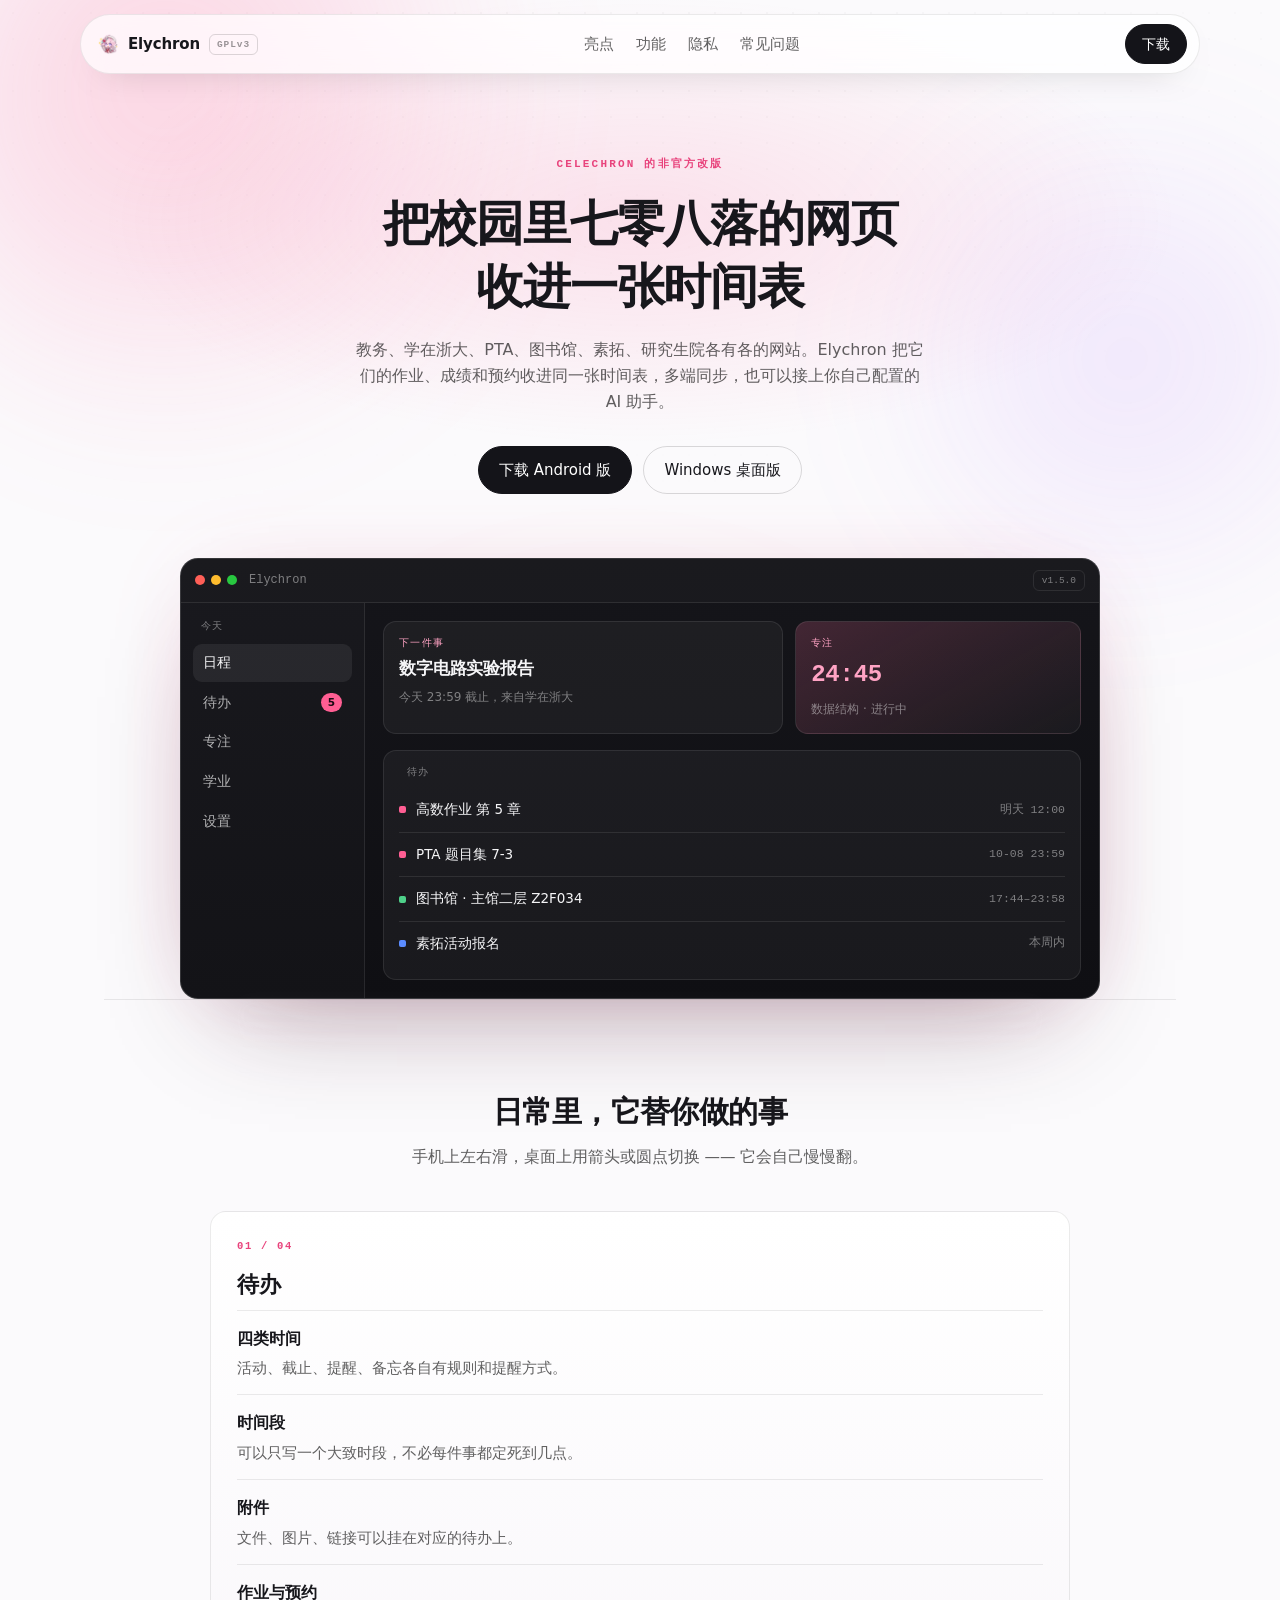
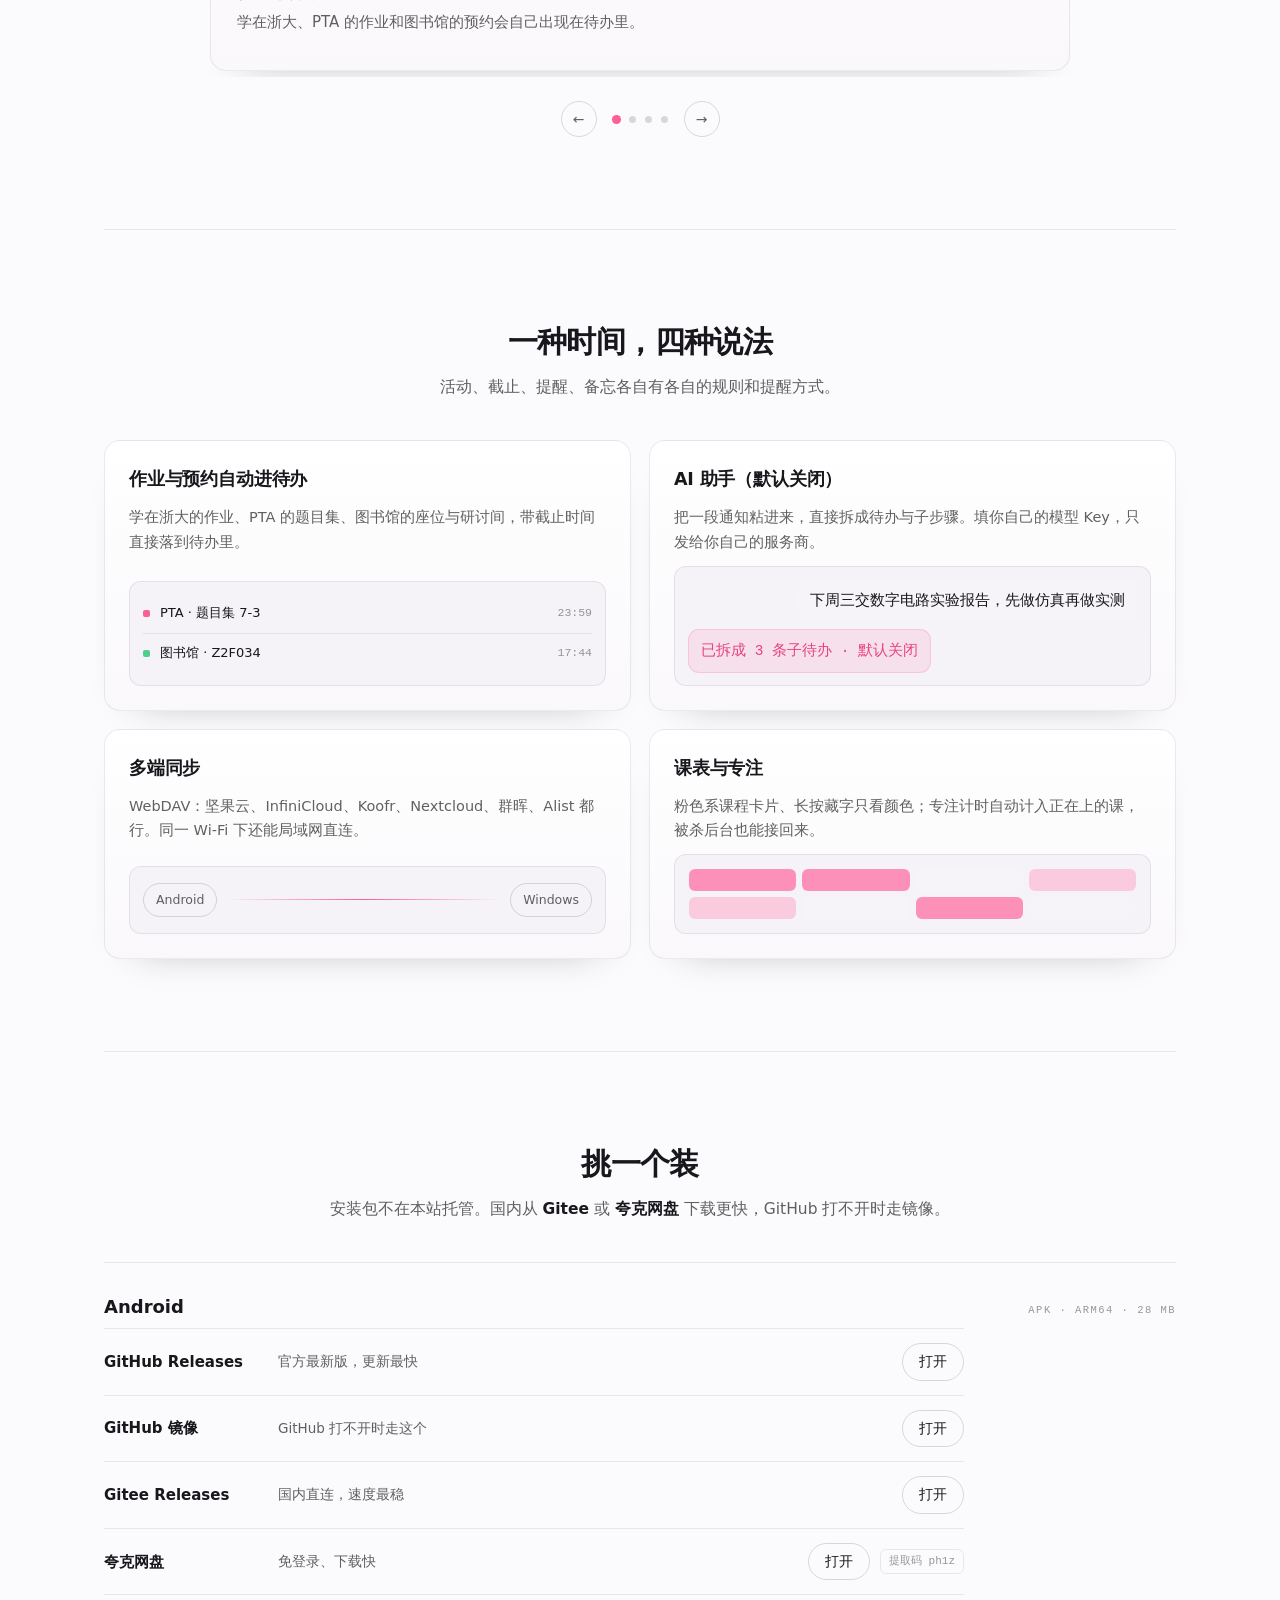
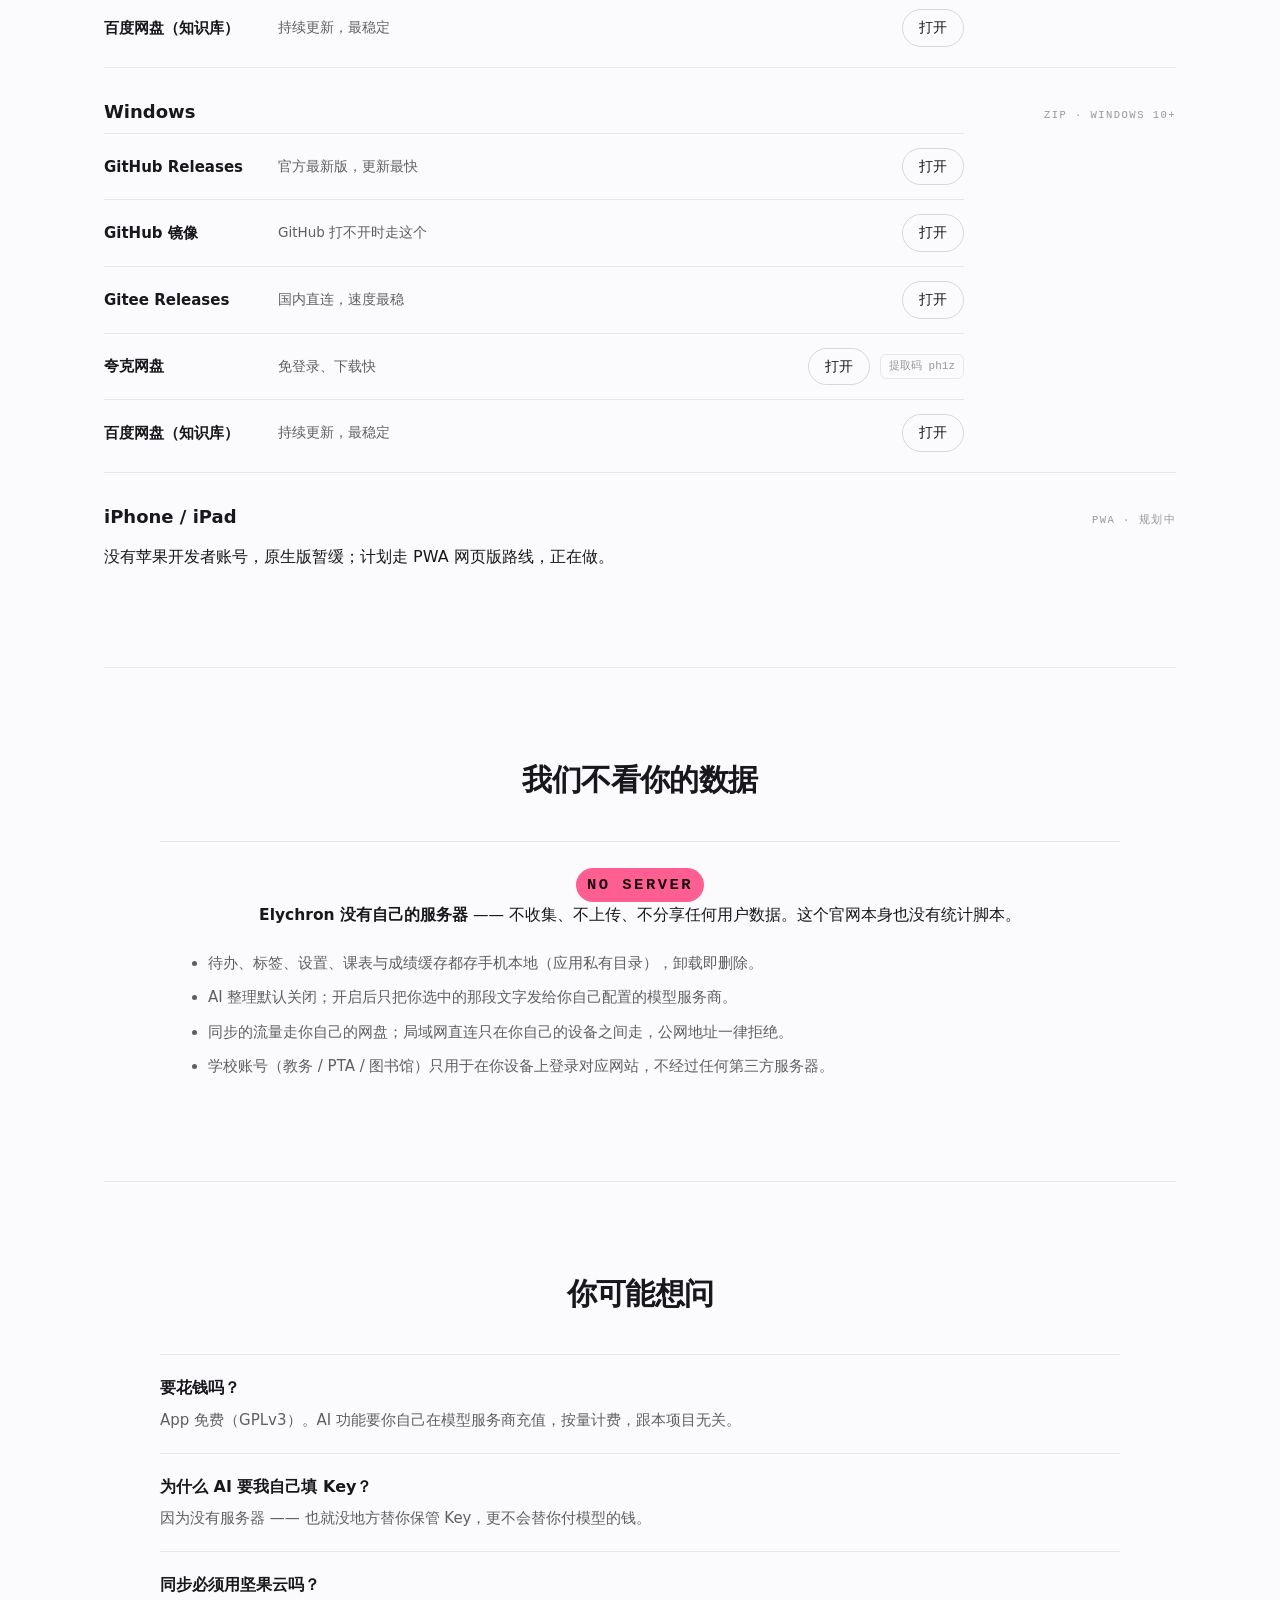
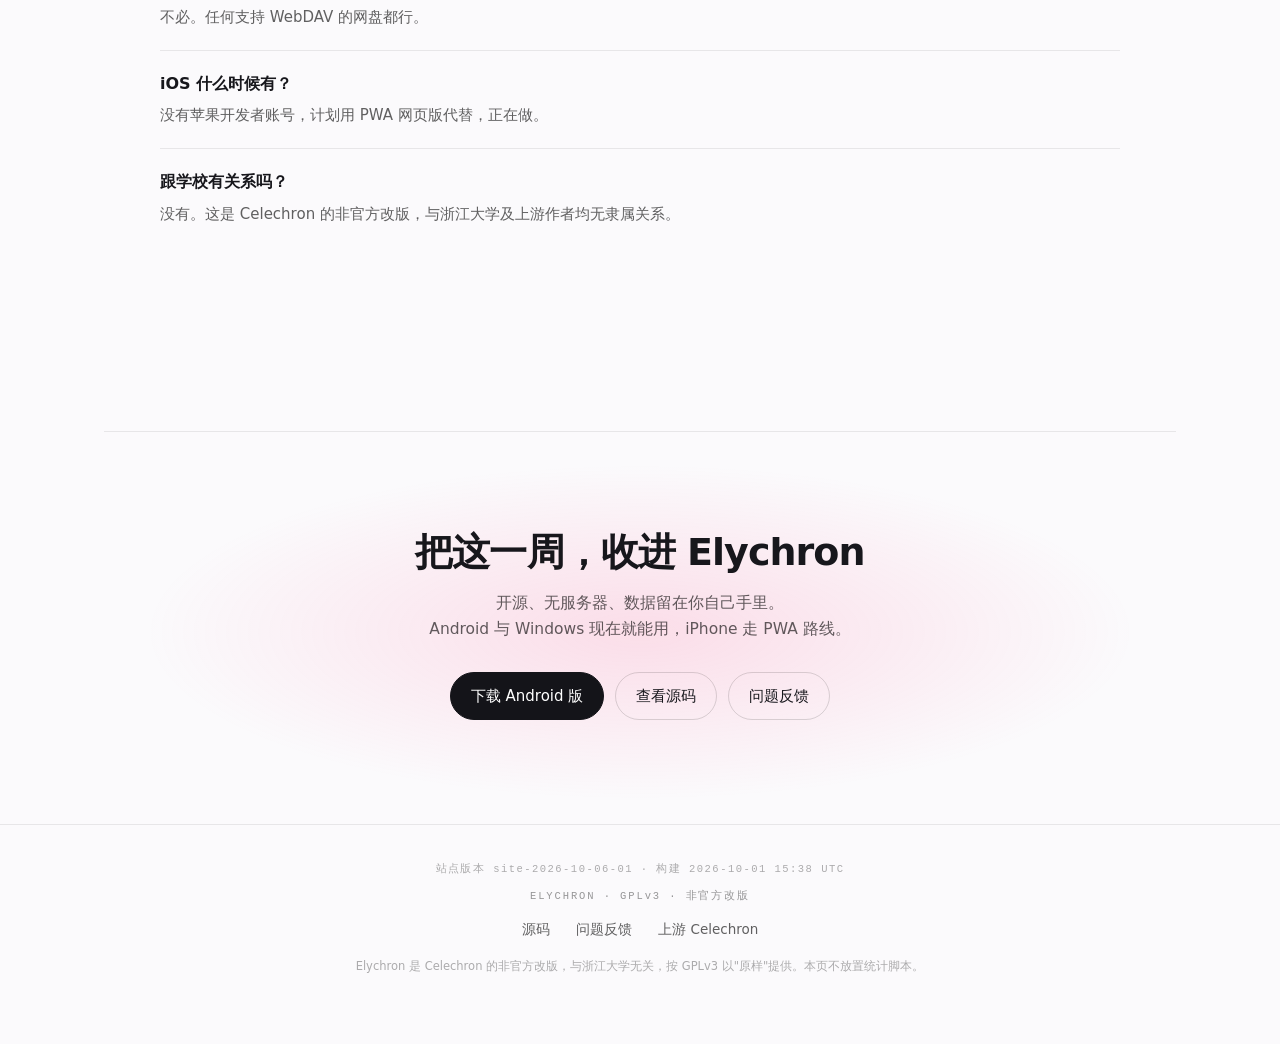
==== site/index.html @ 3c755965 "site: 按写作风格规范调整文案（去掉对比抬轿、口号式标签与重复免责）" ====
<!DOCTYPE html>
<html lang="zh-CN">
<head>
<meta charset="utf-8">
<meta name="viewport" content="width=device-width, initial-scale=1, viewport-fit=cover">
<title>Elychron —— 浙大人的时间管理 App</title>
<meta name="description" content="Elychron 是 Celechron 的非官方改版：课表、作业、专注、预约排在同一张时间表上。没有服务器，不收集数据。">
<meta name="theme-color" content="#0A0A0C">
<meta name="apple-mobile-web-app-capable" content="yes">
<meta name="mobile-web-app-capable" content="yes">
<meta name="apple-mobile-web-app-status-bar-style" content="black-translucent">
<meta name="apple-mobile-web-app-title" content="Elychron">
<link rel="manifest" href="manifest.webmanifest">
<link rel="apple-touch-icon" href="icon-180.png">
<link rel="icon" href="icon.png">
<link rel="stylesheet" href="style.css">
</head>
<body>

<div class="bgfield" aria-hidden="true"><i></i><i></i><i></i></div>

<header class="navwrap">
  <div class="nav">
    <a class="logo" href="#top"><img src="icon.png" alt="" width="22" height="22"><span>Elychron</span><span class="tagbadge mono">GPLv3</span></a>
    <nav class="navlinks">
      <a href="#highlights">亮点</a>
      <a href="#features">功能</a>
      <a href="#privacy">隐私</a>
      <a href="#faq">常见问题</a>
    </nav>
    <a class="btn small primary" href="#download">下载</a>
  </div>
</header>

<main id="top">

  <section class="hero">
    <div class="glow" aria-hidden="true"></div>
    <p class="eyebrow mono">Celechron 的非官方改版</p>
    <h1>把校园里七零八落的网页<br>收进一张时间表</h1>
    <p class="lede">教务、学在浙大、PTA、图书馆、素拓、研究生院各有各的网站。Elychron 把它们的作业、成绩和预约收进同一张时间表，多端同步，也可以接上你自己配置的 AI 助手。</p>
    <div class="cta">
      <a class="btn primary" href="#download">下载 Android 版</a>
      <a class="btn" href="#download">Windows 桌面版</a>
    </div>

    <!-- 产品预览：真的 App 界面（不是抽象卡片） -->
    <div class="preview">
      <div class="window">
        <div class="winbar">
          <span class="wdots" aria-hidden="true"><i></i><i></i><i></i></span>
          <span class="wintitle mono">Elychron</span>
          <span class="winpill mono">v1.5.0</span>
        </div>
        <div class="winbody">
          <aside class="winside">
            <p class="wgroup mono">今天</p>
            <span class="witem on">日程</span>
            <span class="witem">待办 <b class="wcount">5</b></span>
            <span class="witem">专注</span>
            <span class="witem">学业</span>
            <span class="witem">设置</span>
          </aside>
          <div class="winmain">
            <div class="wtiles">
              <div class="wtile">
                <p class="mono wtilelabel">下一件事</p>
                <b>数字电路实验报告</b>
                <span class="wsub">今天 23:59 截止，来自学在浙大</span>
              </div>
              <div class="wtile focus">
                <p class="mono wtilelabel">专注</p>
                <b class="num">24:45</b>
                <span class="wsub">数据结构 · 进行中</span>
              </div>
            </div>
            <div class="wlist">
              <p class="wgroup mono">待办</p>
              <div class="wrow"><i class="wdot p"></i><span>高数作业 第 5 章</span><em class="mono">明天 12:00</em></div>
              <div class="wrow"><i class="wdot p"></i><span>PTA 题目集 7-3</span><em class="mono">10-08 23:59</em></div>
              <div class="wrow"><i class="wdot g"></i><span>图书馆 · 主馆二层 Z2F034</span><em class="mono">17:44–23:58</em></div>
              <div class="wrow"><i class="wdot b"></i><span>素拓活动报名</span><em class="mono">本周内</em></div>
            </div>
          </div>
        </div>
      </div>
      <div class="winreflect" aria-hidden="true"></div>
    </div>
  </section>

  <section id="highlights" class="section">
    <div class="shead center">
      <h2>日常里，它替你做的事</h2>
      <p class="sub">手机上左右滑，桌面上用箭头或圆点切换 —— 它会自己慢慢翻。</p>
    </div>
    <div class="slides">
      <div class="strack" id="strack" tabindex="0" role="group" aria-roledescription="carousel" aria-label="Elychron 的四个卖点">
        <article class="sslide">
          <div class="spanel">
            <p class="snum mono">01 / 04</p>
            <h3>待办</h3>
            <ul class="slist">
              <li><b>四类时间</b>活动、截止、提醒、备忘各自有规则和提醒方式。</li>
              <li><b>时间段</b>可以只写一个大致时段，不必每件事都定死到几点。</li>
              <li><b>附件</b>文件、图片、链接可以挂在对应的待办上。</li>
              <li><b>作业与预约</b>学在浙大、PTA 的作业和图书馆的预约会自己出现在待办里。</li>
            </ul>
          </div>
        </article>
        <article class="sslide">
          <div class="spanel">
            <p class="snum mono">02 / 04</p>
            <h3>AI</h3>
            <ul class="slist">
              <li><b>从通知生成</b>把一段通知粘进来，能拆成几条待办。</li>
              <li><b>多种输入</b>文字、截图、图片都能读。</li>
              <li><b>拆解任务</b>大任务可以拆成几步小待办。</li>
              <li><b>默认关闭</b>开启后只把你选中的内容发给你自己配置的模型服务商。</li>
            </ul>
          </div>
        </article>
        <article class="sslide">
          <div class="spanel">
            <p class="snum mono">03 / 04</p>
            <h3>多端同步</h3>
            <ul class="slist">
              <li><b>跨平台</b>Android 与 Windows 共用一套数据。</li>
              <li><b>只走你的网盘</b>同步数据直接存在你自己的网盘里，没有中间服务器。</li>
              <li><b>不需要订阅</b>任何支持 WebDAV 的免费网盘都能用。</li>
              <li><b>局域网</b>同一 Wi-Fi 下的设备可以互相同步。</li>
            </ul>
          </div>
        </article>
        <article class="sslide">
          <div class="spanel">
            <p class="snum mono">04 / 04</p>
            <h3>稳定</h3>
            <ul class="slist">
              <li><b>课表离线可看</b>缓存过的课表，在教务打不开时照常显示。</li>
              <li><b>自动重试</b>一条路不通会换下一条继续试。</li>
              <li><b>后台中断可恢复</b>被杀后台也能接回来接着算。</li>
            </ul>
          </div>
        </article>
      </div>
      <div class="slidebar">
        <button type="button" class="sarrow" data-dir="-1" aria-label="上一个卖点">←</button>
        <div class="sdots">
          <button type="button" class="sdot" aria-label="待办" aria-current="true"></button>
          <button type="button" class="sdot" aria-label="AI" aria-current="false"></button>
          <button type="button" class="sdot" aria-label="多端同步" aria-current="false"></button>
          <button type="button" class="sdot" aria-label="稳定" aria-current="false"></button>
        </div>
        <button type="button" class="sarrow" data-dir="1" aria-label="下一个卖点">→</button>
      </div>
    </div>
  </section>

  <section id="features" class="section">
    <div class="shead center">
      <h2>一种时间，四种说法</h2>
      <p class="sub">活动、截止、提醒、备忘各自有各自的规则和提醒方式。</p>
    </div>
    <div class="fgrid">
      <article class="fpanel">
        <h3>作业与预约自动进待办</h3>
        <p>学在浙大的作业、PTA 的题目集、图书馆的座位与研讨间，带截止时间直接落到待办里。</p>
        <div class="mini">
          <div class="wrow"><i class="wdot p"></i><span>PTA · 题目集 7-3</span><em class="mono">23:59</em></div>
          <div class="wrow"><i class="wdot g"></i><span>图书馆 · Z2F034</span><em class="mono">17:44</em></div>
        </div>
      </article>
      <article class="fpanel">
        <h3>AI 助手（默认关闭）</h3>
        <p>把一段通知粘进来，直接拆成待办与子步骤。填你自己的模型 Key，只发给你自己的服务商。</p>
        <div class="mini chat">
          <p class="bub user">下周三交数字电路实验报告，先做仿真再做实测</p>
          <p class="bub ai mono">已拆成 3 条子待办 · 默认关闭</p>
        </div>
      </article>
      <article class="fpanel">
        <h3>多端同步</h3>
        <p>WebDAV：坚果云、InfiniCloud、Koofr、Nextcloud、群晖、Alist 都行。同一 Wi-Fi 下还能局域网直连。</p>
        <div class="mini sync">
          <span class="dev">Android</span><i class="wire" aria-hidden="true"></i><span class="dev">Windows</span>
        </div>
      </article>
      <article class="fpanel">
        <h3>课表与专注</h3>
        <p>粉色系课程卡片、长按藏字只看颜色；专注计时自动计入正在上的课，被杀后台也能接回来。</p>
        <div class="mini grid">
          <b class="slot a"></b><b class="slot a"></b><b class="slot"></b><b class="slot c"></b>
          <b class="slot c"></b><b class="slot"></b><b class="slot a"></b><b class="slot"></b>
        </div>
      </article>
    </div>
  </section>

  <section id="download" class="section">
    <div class="shead center">
      <h2>挑一个装</h2>
      <p class="sub">安装包不在本站托管。国内从 <b>Gitee</b> 或 <b>夸克网盘</b> 下载更快，GitHub 打不开时走镜像。</p>
    </div>
    <div class="platform">
      <div class="p-head"><h3>Android</h3><p class="meta-line mono">APK · arm64 · 28 MB</p></div>
      <ul class="mirrors">
        <li><span class="src">GitHub Releases</span><span class="why">官方最新版，更新最快</span><a class="link" href="https://github.com/Elyyyyyyyyxer/Elychron/releases" rel="noopener">打开</a></li>
        <li><span class="src">GitHub 镜像</span><span class="why">GitHub 打不开时走这个</span><a class="link" href="https://gh-proxy.com/https://github.com/Elyyyyyyyyxer/Elychron/releases" rel="noopener">打开</a></li>
        <li><span class="src">Gitee Releases</span><span class="why">国内直连，速度最稳</span><a class="link" href="https://gitee.com/P3RF3CT/elychron/releases" rel="noopener">打开</a></li>
        <li><span class="src">夸克网盘</span><span class="why">免登录、下载快</span><span class="tail"><a class="link" href="https://pan.quark.cn/s/725d6fece33c?pwd=ph1z" rel="noopener">打开</a><span class="code">提取码 ph1z</span></span></li>
        <li><span class="src">百度网盘（知识库）</span><span class="why">持续更新，最稳定</span><a class="link" href="https://pan.baidu.com/s/5JESajDQxoDwxLIq6WSsbZA" rel="noopener">打开</a></li>
      </ul>
    </div>
    <div class="platform">
      <div class="p-head"><h3>Windows</h3><p class="meta-line mono">ZIP · Windows 10+</p></div>
      <ul class="mirrors">
        <li><span class="src">GitHub Releases</span><span class="why">官方最新版，更新最快</span><a class="link" href="https://github.com/Elyyyyyyyyxer/Elychron/releases" rel="noopener">打开</a></li>
        <li><span class="src">GitHub 镜像</span><span class="why">GitHub 打不开时走这个</span><a class="link" href="https://gh-proxy.com/https://github.com/Elyyyyyyyyxer/Elychron/releases" rel="noopener">打开</a></li>
        <li><span class="src">Gitee Releases</span><span class="why">国内直连，速度最稳</span><a class="link" href="https://gitee.com/P3RF3CT/elychron/releases" rel="noopener">打开</a></li>
        <li><span class="src">夸克网盘</span><span class="why">免登录、下载快</span><span class="tail"><a class="link" href="https://pan.quark.cn/s/725d6fece33c?pwd=ph1z" rel="noopener">打开</a><span class="code">提取码 ph1z</span></span></li>
        <li><span class="src">百度网盘（知识库）</span><span class="why">持续更新，最稳定</span><a class="link" href="https://pan.baidu.com/s/5JESajDQxoDwxLIq6WSsbZA" rel="noopener">打开</a></li>
      </ul>
    </div>
    <div class="platform">
      <div class="p-head"><h3>iPhone / iPad</h3><p class="meta-line mono">PWA · 规划中</p></div>
      <p class="why" style="margin:12px 0 0">没有苹果开发者账号，原生版暂缓；计划走 PWA 网页版路线，正在做。</p>
    </div>
  </section>

  <section id="privacy" class="section">
    <div class="shead center">
      <h2>我们不看你的数据</h2>
    </div>
    <div class="seal">
      <p class="seal-tag mono">NO SERVER</p>
      <p><b>Elychron 没有自己的服务器</b> —— 不收集、不上传、不分享任何用户数据。这个官网本身也没有统计脚本。</p>
    </div>
    <ul class="bullets">
      <li>待办、标签、设置、课表与成绩缓存都存手机本地（应用私有目录），卸载即删除。</li>
      <li>AI 整理默认关闭；开启后只把你选中的那段文字发给你自己配置的模型服务商。</li>
      <li>同步的流量走你自己的网盘；局域网直连只在你自己的设备之间走，公网地址一律拒绝。</li>
      <li>学校账号（教务 / PTA / 图书馆）只用于在你设备上登录对应网站，不经过任何第三方服务器。</li>
    </ul>
  </section>

  <section id="faq" class="section">
    <div class="shead center"><h2>你可能想问</h2></div>
    <dl class="faq">
      <div><dt>要花钱吗？</dt><dd>App 免费（GPLv3）。AI 功能要你自己在模型服务商充值，按量计费，跟本项目无关。</dd></div>
      <div><dt>为什么 AI 要我自己填 Key？</dt><dd>因为没有服务器 —— 也就没地方替你保管 Key，更不会替你付模型的钱。</dd></div>
      <div><dt>同步必须用坚果云吗？</dt><dd>不必。任何支持 WebDAV 的网盘都行。</dd></div>
      <div><dt>iOS 什么时候有？</dt><dd>没有苹果开发者账号，计划用 PWA 网页版代替，正在做。</dd></div>
      <div><dt>跟学校有关系吗？</dt><dd>没有。这是 Celechron 的非官方改版，与浙江大学及上游作者均无隶属关系。</dd></div>
    </dl>
  </section>

  <section class="endcta">
    <div class="glow" aria-hidden="true"></div>
    <h2>把这一周，收进 Elychron</h2>
    <p class="sub">开源、无服务器、数据留在你自己手里。<br>Android 与 Windows 现在就能用，iPhone 走 PWA 路线。</p>
    <div class="cta">
      <a class="btn primary" href="#download">下载 Android 版</a>
      <a class="btn" href="https://github.com/Elyyyyyyyyxer/Elychron" rel="noopener">查看源码</a>
      <a class="btn" href="https://github.com/Elyyyyyyyyxer/Elychron/issues" rel="noopener">问题反馈</a>
    </div>
  </section>

</main>

<footer class="footer">
  <p class="sitever mono">站点版本 site-2026-10-06-01 · 构建 2026-10-01 15:38 UTC</p>
  <p class="brandline mono">ELYCHRON · GPLv3 · 非官方改版</p>
  <p class="links">
    <a href="https://github.com/Elyyyyyyyyxer/Elychron" rel="noopener">源码</a>
    <a href="https://github.com/Elyyyyyyyyxer/Elychron/issues" rel="noopener">问题反馈</a>
    <a href="https://github.com/Celechron/Celechron" rel="noopener">上游 Celechron</a>
  </p>
  <p class="fine">Elychron 是 Celechron 的非官方改版，与浙江大学无关，按 GPLv3 以"原样"提供。本页不放置统计脚本。</p>
</footer>

<div class="ios-hint" id="iosHint" hidden>
  <span>在 iPhone 上装成 App：点底部<b>分享</b> → <b>添加到主屏幕</b></span>
  <button type="button" id="iosHintOk">知道了</button>
</div>

<script>
(function(){
  /* ===== 卖点分页：scroll-snap + 圆点 / 箭头同步 ===== */
  var track = document.getElementById('strack');
  if (track){
    var slides = Array.prototype.slice.call(track.querySelectorAll('.sslide'));
    var dots = Array.prototype.slice.call(document.querySelectorAll('.sdot'));
    var arrows = Array.prototype.slice.call(document.querySelectorAll('.sarrow'));
    var reduce = !!(window.matchMedia && window.matchMedia('(prefers-reduced-motion: reduce)').matches);
    function stepSize(){
      if (slides.length < 2) return slides.length ? slides[0].offsetWidth : 1;
      return slides[1].offsetLeft - slides[0].offsetLeft;
    }
    function current(){
      var st = stepSize() || 1;
      var i = Math.round(track.scrollLeft / st);
      return Math.max(0, Math.min(slides.length - 1, i));
    }
    function sync(){
      var i = current();
      for (var d=0; d<dots.length; d++) dots[d].setAttribute('aria-current', d===i ? 'true' : 'false');
    }
    function go(i){
      i = Math.max(0, Math.min(slides.length - 1, i));
      var st = stepSize();
      if (track.scrollTo) track.scrollTo({ left: i*st, behavior: reduce ? 'auto' : 'smooth' });
      else track.scrollLeft = i*st;
    }
    var ticking = false;
    track.addEventListener('scroll', function(){
      if (ticking) return; ticking = true;
      requestAnimationFrame(function(){ sync(); ticking = false; });
    }, { passive: true });
    dots.forEach(function(dot, i){ dot.addEventListener('click', function(){ go(i); }); });
    arrows.forEach(function(a){
      a.addEventListener('click', function(){ go(current() + (parseInt(a.getAttribute('data-dir'), 10) || 0)); });
    });
    track.addEventListener('keydown', function(e){
      if (e.key === 'ArrowRight'){ go(current() + 1); e.preventDefault(); }
      else if (e.key === 'ArrowLeft'){ go(current() - 1); e.preventDefault(); }
    });
    window.addEventListener('resize', sync);
    sync();

    // ===== 自动轮播 =====
    var AUTO_MS = 6000, holdUntil = 0, timer = 0;
    function hold(ms){ holdUntil = Date.now() + ms; }
    function tick(){
      if (Date.now() < holdUntil || document.hidden) return;
      go((current() + 1) % slides.length);
    }
    if (!reduce && slides.length > 1){
      timer = setInterval(tick, AUTO_MS);
      // 用户一旦手动操作，暂停一会儿再继续
      track.addEventListener('pointerdown', function(){ hold(12000); }, { passive: true });
      track.addEventListener('wheel', function(){ hold(12000); }, { passive: true });
      track.addEventListener('keydown', function(){ hold(12000); });
      dots.forEach(function(d){ d.addEventListener('click', function(){ hold(12000); }); });
      arrows.forEach(function(a){ a.addEventListener('click', function(){ hold(12000); }); });
      document.addEventListener('visibilitychange', function(){ if (!document.hidden) hold(1500); });
    }
  }
})();
</script>

<script>
  if ('serviceWorker' in navigator) {
    window.addEventListener('load', function () { navigator.serviceWorker.register('sw.js').catch(function () {}); });
  }
  (function () {
    var hint = document.getElementById('iosHint');
    if (!hint) return;
    var standalone = (window.navigator.standalone === true) ||
      (window.matchMedia && window.matchMedia('(display-mode: standalone)').matches);
    var ua = navigator.userAgent;
    var isIOS = /iPhone|iPad|iPod/.test(ua) || (/Macintosh/.test(ua) && 'ontouchend' in document);
    var isSafari = /Safari/.test(ua) && !/CriOS|FxiOS|EdgiOS|Instagram|MicroMessenger/.test(ua);
    var seen = false;
    try { seen = localStorage.getItem('ely_ios_hint') === '1'; } catch (e) {}
    if (isIOS && isSafari && !standalone && !seen) hint.hidden = false;
    document.getElementById('iosHintOk').addEventListener('click', function () {
      hint.hidden = true;
      try { localStorage.setItem('ely_ios_hint', '1'); } catch (e) {}
    });
  })();
</script>
</body>
</html>
---- site/style.css ----
/* ============================================================
   Elychron 官网 —— 深色氛围 + 粉色点缀
   参考 deepseek.com/harness 的表达方式（不是只抄令牌）：
   深色渐变底 + 光晕、真实产品窗口悬浮、分区是带内容的面板、
   收尾有强光晕的 CTA、导航是浮起的胶囊。
   ============================================================ */
:root{
  --bg:#FBFAFC; --bg-2:#F4F1F5; --surface:#FFFFFF; --surface-2:#F7F5F8;
  --ink:#17171C; --ink-2:rgba(0,0,0,.62); --ink-3:rgba(0,0,0,.40);
  --line:rgba(0,0,0,.08); --line-2:rgba(0,0,0,.14);
  --btn:#141419; --btn-text:#fff;
  --pink:#FF5E93; --pink-2:#E8437C; --pink-glow:rgba(255,94,147,.22);
  --pill:100px; --r:16px; --maxw:1120px;
  --font:-apple-system,BlinkMacSystemFont,"PingFang SC","HarmonyOS Sans SC","Microsoft YaHei",system-ui,sans-serif;
  --mono:ui-monospace,SFMono-Regular,Menlo,Consolas,monospace;
}
*{box-sizing:border-box}
html{scroll-behavior:smooth}
body{
  margin:0; background:var(--bg); color:var(--ink); font:16px/1.6 var(--font);
  -webkit-font-smoothing:antialiased; overflow-x:hidden;
}
body::before, body::after{display:none}
  content:""; position:fixed; inset:0; z-index:0; pointer-events:none; opacity:.5;
  background-image:radial-gradient(rgba(255,255,255,.055) 1px, transparent 1px);
  background-size:26px 26px;
  -webkit-mask-image:radial-gradient(120% 80% at 50% 0%, #000 20%, transparent 78%);
  mask-image:radial-gradient(120% 80% at 50% 0%, #000 20%, transparent 78%);

a, a:link, a:visited{color:inherit; text-decoration:none}
a:active{color:inherit}
.navlinks a, .navlinks a:link, .navlinks a:visited{color:var(--ink-2)}
.navlinks a:hover{color:var(--ink)}
.links a, .links a:link, .links a:visited{color:var(--ink-2)}
.mirrors .src, .mirrors .src:link, .mirrors .src:visited{color:var(--ink)}
.faq a, .faq a:link, .faq a:visited{color:var(--pink-2)}
a:hover{color:var(--pink-2)}
.mono{font-family:var(--mono); font-variant-numeric:tabular-nums}
:focus-visible{outline:2px solid var(--pink); outline-offset:3px; border-radius:8px}
main, .navwrap, .footer{position:relative; z-index:1}
main{max-width:var(--maxw); margin:0 auto; padding:0 24px}

/* ===== 浮起的胶囊导航 ===== */
.navwrap{position:sticky; top:14px; z-index:50; padding:0 24px}
.nav{max-width:var(--maxw); margin:0 auto; display:flex; align-items:center; justify-content:space-between; gap:16px;
  padding:9px 12px 9px 16px; border-radius:var(--pill);
  background:rgba(18,18,22,.72); border:1px solid var(--line);
  backdrop-filter:saturate(160%) blur(18px); box-shadow:0 18px 44px -30px #000}
.logo{display:flex; align-items:center; gap:9px; font-size:15px; font-weight:600; letter-spacing:-.01em}
.logo img{width:22px; height:22px; border-radius:7px}
.tagbadge{padding:2px 7px; border:1px solid var(--line-2); border-radius:6px; font-size:9.5px; letter-spacing:.1em; color:var(--ink-3)}
.navlinks{display:flex; align-items:center; gap:22px; font-size:14.5px; color:var(--ink-2)}
.navlinks a:hover{color:var(--ink)}
.btn{display:inline-flex; align-items:center; justify-content:center; gap:8px; padding:11px 20px;
  border-radius:var(--pill); border:1px solid var(--line-2); font-size:15px; font-weight:500; color:var(--ink);
  background:transparent; transition:background .18s ease, border-color .18s ease, transform .18s ease, color .18s ease}
.btn:hover{border-color:var(--ink-3); background:rgba(255,255,255,.05)}
.btn.primary{background:var(--btn); border-color:var(--btn); color:var(--btn-text)}
.btn.primary:hover{transform:translateY(-1px); background:#000; color:#fff}
.btn.small{padding:8px 16px; font-size:14px}

/* ===== Hero ===== */
.hero{position:relative; padding:96px 0 0; text-align:center}
.glow{position:absolute; left:50%; top:-160px; width:120vw; height:640px; transform:translateX(-50%);
  z-index:-1; pointer-events:none;
  background:radial-gradient(50% 50% at 50% 50%,var(--pink-glow),transparent 70%)}
.eyebrow{margin:0 0 18px; font-size:11px; letter-spacing:.2em; text-transform:uppercase; color:var(--pink-2); font-weight:600}
.hero h1{margin:0 auto 18px; max-width:20em; font-size:clamp(28px,4.4vw,48px); font-weight:600; letter-spacing:-.025em; line-height:1.32}
.lede{margin:0 auto 30px; max-width:36em; font-size:16px; line-height:1.65; color:var(--ink-2)}
.cta{display:flex; gap:11px; justify-content:center; flex-wrap:wrap}

/* ===== 产品预览：真实的 App 窗口 ===== */
.preview{position:relative; margin:64px auto 0; max-width:920px}
.window{position:relative; border-radius:18px; overflow:hidden; text-align:left;
  background:linear-gradient(180deg,#15151A,#0F0F13); border:1px solid var(--line-2);
  box-shadow:0 60px 120px -60px #000, 0 0 0 1px rgba(0,0,0,.6), 0 0 90px -30px var(--pink-glow)}
.winbar{display:flex; align-items:center; gap:12px; padding:11px 14px; border-bottom:1px solid var(--line);
  background:rgba(255,255,255,.02)}
.wdots{display:flex; gap:6px}
.wdots i{width:10px; height:10px; border-radius:50%}
.wdots i:nth-child(1){background:#FF5F57}.wdots i:nth-child(2){background:#FEBC2E}.wdots i:nth-child(3){background:#28C840}
.wintitle{font-size:12px; color:var(--ink-3)}
.winpill{margin-left:auto; padding:2px 8px; border:1px solid var(--line); border-radius:6px; font-size:9.5px; color:var(--ink-3)}
.winbody{display:grid; grid-template-columns:184px 1fr; min-height:392px}
.winside{display:flex; flex-direction:column; gap:2px; padding:16px 12px; border-right:1px solid var(--line);
  background:rgba(255,255,255,.015)}
.wgroup{margin:0 0 8px; padding-left:8px; font-size:9.5px; letter-spacing:.14em; color:var(--ink-3)}
.witem{padding:8px 10px; border-radius:9px; font-size:13.5px; color:var(--ink-2); display:flex; align-items:center; gap:8px}
.witem.on{background:rgba(255,255,255,.06); color:var(--ink)}
.wcount{margin-left:auto; padding:1px 7px; border-radius:var(--pill); background:var(--pink); color:#1a0a12; font-size:10.5px; font-weight:700}
.winmain{display:flex; flex-direction:column; gap:16px; padding:18px}
.wtiles{display:grid; grid-template-columns:1.4fr 1fr; gap:12px}
.wtile{padding:14px 15px; border-radius:13px; background:var(--surface); border:1px solid var(--line);
  display:flex; flex-direction:column; gap:5px}
.wtile.focus{background:linear-gradient(150deg,rgba(255,111,160,.14),rgba(255,255,255,.02))}
.wtilelabel{margin:0; font-size:9.5px; letter-spacing:.14em; color:var(--pink-2)}
.wtile b{font-size:16.5px; font-weight:600; letter-spacing:-.01em}
.wtile .num{font-family:var(--mono); font-size:24px; color:var(--pink-2)}
.wsub{font-size:12px; color:var(--ink-3)}
.wlist{display:flex; flex-direction:column; padding:14px 15px; border-radius:13px; background:var(--surface); border:1px solid var(--line)}
.wrow{display:flex; align-items:center; gap:10px; padding:11px 0; border-top:1px solid var(--line); font-size:13.5px; color:var(--ink)}
.wrow:first-of-type{border-top:0}
.wrow em{margin-left:auto; font-style:normal; font-size:11.5px; color:var(--ink-3)}
.wdot{width:7px; height:7px; border-radius:2px; flex:0 0 auto}
.wdot.p{background:var(--pink)}.wdot.g{background:#4ED08A}.wdot.b{background:#5B8CFF}
.winreflect{position:absolute; left:6%; right:6%; top:100%; height:120px; border-radius:18px;
  background:linear-gradient(180deg,rgba(255,255,255,.05),transparent 70%); filter:blur(6px); opacity:.6}

/* ===== 分节 ===== */
.section{padding:92px 0; border-top:1px solid var(--line)}
.shead{margin:0 0 40px}
.shead.center{text-align:center; margin-left:auto; margin-right:auto; max-width:44em}
.section h2{margin:0 0 12px; font-size:clamp(21px,2.6vw,30px); font-weight:600; letter-spacing:-.02em; line-height:1.36}
.sub{margin:0; font-size:15.5px; color:var(--ink-2); line-height:1.65}
.sub b{color:var(--ink); font-weight:600}

/* 卖点：内容面板 + 左右翻页 */
.slides{max-width:860px; margin:0 auto}
.strack{display:flex; gap:18px; overflow-x:auto; scroll-snap-type:x mandatory; -webkit-overflow-scrolling:touch;
  scrollbar-width:none; outline:none; padding-bottom:6px}
.strack::-webkit-scrollbar{display:none}
.strack:focus-visible{outline:2px solid var(--pink); outline-offset:6px; border-radius:18px}
.sslide{flex:0 0 100%; scroll-snap-align:start; box-sizing:border-box}
.spanel{padding:26px 26px 22px; border-radius:var(--r); border:1px solid var(--line);
  background:linear-gradient(180deg,rgba(255,255,255,.045),rgba(255,255,255,.015))}
.snum{margin:0 0 12px; font-size:10.5px; letter-spacing:.16em; color:var(--pink-2); font-weight:600}
.spanel h3{margin:0 0 8px; font-size:22px; font-weight:600; letter-spacing:-.02em}
.slist{list-style:none; margin:0; padding:0}
.slist li{padding:15px 0 14px; border-top:1px solid var(--line); font-size:15px; color:var(--ink-2); line-height:1.6}
.slist b{display:block; margin-bottom:5px; font-size:16px; font-weight:600; color:var(--ink)}
.slidebar{display:flex; align-items:center; justify-content:center; gap:16px; margin-top:24px}
.sarrow{width:36px; height:36px; padding:0; border:1px solid var(--line-2); border-radius:var(--pill);
  background:transparent; color:var(--ink-2); font:inherit; font-size:14px; cursor:pointer; line-height:1}
.sarrow:hover{border-color:var(--ink-3); color:var(--ink)}
.sdots{display:flex; gap:9px}
.sdot{width:7px; height:7px; padding:0; border:0; border-radius:50%; background:var(--line-2); cursor:pointer;
  transition:background .2s, transform .2s}
.sdot[aria-current="true"]{background:var(--pink); transform:scale(1.3)}

/* 功能：2×2 带内容的面板 */
.fgrid{display:grid; gap:18px; grid-template-columns:repeat(2,minmax(0,1fr))}
.fpanel{padding:24px; border-radius:var(--r); border:1px solid var(--line);
  background:linear-gradient(180deg,rgba(255,255,255,.045),rgba(255,255,255,.012));
  display:flex; flex-direction:column; gap:12px}
.fpanel h3{margin:0; font-size:17.5px; font-weight:600; letter-spacing:-.01em}
.fpanel p{margin:0; font-size:14.5px; color:var(--ink-2); line-height:1.66}
.mini{margin-top:auto; padding:12px 13px; border-radius:12px; background:rgba(0,0,0,.32); border:1px solid var(--line);
  display:flex; flex-direction:column; gap:0}
.mini .wrow{font-size:13px; padding:9px 0}
.mini.chat{gap:8px}
.bub{margin:0; padding:9px 12px; border-radius:11px; font-size:12.5px; line-height:1.5; max-width:92%}
.bub.user{align-self:flex-end; background:rgba(255,255,255,.09); color:var(--ink)}
.bub.ai{align-self:flex-start; background:rgba(255,111,160,.14); color:var(--pink-2); border:1px solid rgba(255,111,160,.24)}
.mini.sync{flex-direction:row; align-items:center; justify-content:space-between; gap:10px; padding:16px 13px}
.dev{padding:6px 12px; border-radius:var(--pill); border:1px solid var(--line-2); font-size:12.5px; color:var(--ink-2)}
.wire{flex:1 1 auto; height:1px; background:linear-gradient(90deg,transparent,var(--pink),transparent)}
.mini.grid{display:grid; grid-template-columns:repeat(4,1fr); gap:6px; padding:14px}
.slot{height:22px; border-radius:6px; background:rgba(255,255,255,.07)}
.slot.a{background:rgba(255,111,160,.75)}
.slot.c{background:rgba(255,163,196,.5)}

/* ===== 下载 ===== */
.platform{padding:30px 0 6px; border-top:1px solid var(--line)}
.platform:first-of-type{border-top:0; padding-top:0}
.p-head{display:flex; align-items:baseline; justify-content:space-between; gap:14px; flex-wrap:wrap; margin-bottom:6px}
.p-head h3{margin:0; font-size:18px; font-weight:600}
.meta-line{margin:0; font-size:10.5px; letter-spacing:.14em; text-transform:uppercase; color:var(--ink-3)}
.mirrors{list-style:none; margin:6px 0 0; padding:0; max-width:860px}
.mirrors li{display:grid; grid-template-columns:minmax(120px,160px) 1fr auto; gap:14px; align-items:center;
  padding:14px 0; border-top:1px solid var(--line)}
.mirrors .src{font-size:15px; font-weight:600}
.mirrors .why{font-size:13.5px; color:var(--ink-2)}
.mirrors .tail{display:flex; align-items:center; gap:10px; justify-self:end}
.link{font-size:13.5px; font-weight:500; padding:7px 16px; border-radius:var(--pill); border:1px solid var(--line-2);
  transition:border-color .18s ease, background .18s ease, color .18s ease}
.link:hover{border-color:var(--pink); color:var(--pink-2); background:rgba(255,111,160,.08)}
.link.todo{color:var(--ink-3); border-style:dashed; pointer-events:none}
.code{font-family:var(--mono); font-size:11px; color:var(--ink-3); border:1px solid var(--line); border-radius:6px; padding:3px 8px; white-space:nowrap}

/* ===== 隐私 / FAQ ===== */
.seal{max-width:60em; margin:0 auto; padding:26px 0 0; border-top:1px solid var(--line); text-align:center}
.seal-tag{display:inline-block; margin:0 0 12px; padding:4px 11px; border-radius:var(--pill); font-size:10px;
  letter-spacing:.16em; font-weight:700; color:#1a0a12; background:var(--pink)}
.seal p{margin:0; font-size:15.5px; line-height:1.7}
.bullets{margin:22px auto 0; padding-left:18px; max-width:60em; color:var(--ink-2); font-size:15px; line-height:1.7}
.bullets li{margin:9px 0}
.faq{margin:0 auto; max-width:60em}
.faq > div{padding:20px 0; border-top:1px solid var(--line)}
.faq dt{font-size:16px; font-weight:600}
.faq dd{margin:7px 0 0; font-size:15px; color:var(--ink-2); line-height:1.66}

/* ===== 收尾 CTA ===== */
.endcta{position:relative; margin:92px 0 0; padding:96px 24px 104px; text-align:center; border-top:1px solid var(--line)}
.endcta .glow{top:-60px; height:520px; background:radial-gradient(46% 46% at 50% 50%,rgba(255,111,160,.26),transparent 70%)}
.endcta h2{margin:0 0 14px; font-size:clamp(24px,3.4vw,38px); font-weight:600; letter-spacing:-.025em; line-height:1.3}
.endcta .sub{margin:0 auto 30px; max-width:38em}
.endcta .cta{position:relative; z-index:1}

/* ===== 页脚 ===== */
.footer{border-top:1px solid var(--line); padding:36px 24px 56px; text-align:center; color:var(--ink-3); font-size:13.5px}
.brandline{margin:0; font-size:10.5px; letter-spacing:.18em}
.links{margin:14px 0 0}
.links a{margin:0 11px; color:var(--ink-2)}
.links a:hover{color:var(--pink-2)}
.fine{margin-top:16px; font-size:11.5px; line-height:1.7; opacity:.8}

/* ===== PWA / iPhone ===== */
.ios-hint{position:fixed; left:12px; right:12px; bottom:calc(12px + env(safe-area-inset-bottom)); z-index:60;
  display:flex; flex-wrap:wrap; gap:12px; align-items:center; padding:13px 15px; border-radius:var(--r);
  background:rgba(18,18,22,.94); border:1px solid var(--line-2); color:var(--ink);
  backdrop-filter:blur(14px); box-shadow:0 20px 50px -24px #000; font-size:13.5px}
.ios-hint[hidden]{display:none}
.ios-hint span{flex:1 1 auto; min-width:0; line-height:1.5}
.ios-hint button{margin-left:auto; flex:0 0 auto; border:0; border-radius:var(--pill); padding:8px 15px;
  background:var(--btn); color:var(--btn-text); font-size:13px; font-weight:600}
@supports (padding: env(safe-area-inset-left)) {
  main, .navwrap{padding-left:calc(24px + env(safe-area-inset-left)); padding-right:calc(24px + env(safe-area-inset-right))}
  .footer{padding-bottom:calc(56px + env(safe-area-inset-bottom))}
}
@media (display-mode: standalone){ body{overscroll-behavior-y:none} .navwrap{top:8px} }

/* ===== 窄屏 ===== */
@media (max-width:860px){
  main, .navwrap{padding-left:20px; padding-right:20px}
  .nav{padding:8px 10px 8px 14px}
  .navlinks{display:none}
  .hero{padding-top:64px}
  .preview{margin-top:44px}
  .winbody{grid-template-columns:1fr; min-height:0}
  .winside{flex-direction:row; flex-wrap:wrap; gap:6px; border-right:0; border-bottom:1px solid var(--line); padding:12px}
  .wgroup{display:none}
  .witem{font-size:12.5px; padding:6px 10px}
  .wtiles{grid-template-columns:1fr}
  .section{padding:64px 0}
  .endcta{margin-top:64px; padding:72px 20px 80px}
  .mirrors li{grid-template-columns:1fr auto; row-gap:6px}
  .mirrors .why{grid-column:1 / -1; order:3}
}

/* ===== 背景：亮色 + 会动的光斑（DSH 那种氛围，但用我们的粉色）===== */
body{background:var(--bg)}
.bgfield{position:fixed; inset:0; z-index:0; overflow:hidden; pointer-events:none}
.bgfield i{position:absolute; display:block; border-radius:50%; filter:blur(70px); opacity:.55;
  will-change:transform}
.bgfield i:nth-child(1){width:52vw; height:52vw; left:-8vw; top:-14vw;
  background:radial-gradient(circle at 40% 40%,rgba(255,111,160,.55),transparent 66%);
  animation:drift1 26s ease-in-out infinite}
.bgfield i:nth-child(2){width:44vw; height:44vw; right:-10vw; top:6vw;
  background:radial-gradient(circle at 50% 50%,rgba(180,120,255,.30),transparent 68%);
  animation:drift2 34s ease-in-out infinite}
.bgfield i:nth-child(3){width:60vw; height:40vw; left:18vw; bottom:-16vw;
  background:radial-gradient(circle at 50% 50%,rgba(255,180,120,.22),transparent 70%);
  animation:drift3 40s ease-in-out infinite}
.bgfield::after{content:""; position:absolute; inset:0; opacity:.55;
  background-image:radial-gradient(rgba(0,0,0,.045) 1px, transparent 1px); background-size:26px 26px;
  -webkit-mask-image:radial-gradient(120% 80% at 50% 0%,#000 10%,transparent 76%);
  mask-image:radial-gradient(120% 80% at 50% 0%,#000 10%,transparent 76%)}
@keyframes drift1{0%,100%{transform:translate3d(0,0,0) scale(1)}50%{transform:translate3d(6vw,4vw,0) scale(1.12)}}
@keyframes drift2{0%,100%{transform:translate3d(0,0,0) scale(1)}50%{transform:translate3d(-5vw,6vw,0) scale(1.08)}}
@keyframes drift3{0%,100%{transform:translate3d(0,0,0) scale(1)}50%{transform:translate3d(4vw,-5vw,0) scale(1.14)}}
@media (prefers-reduced-motion: reduce){ .bgfield i{animation:none} }

/* ===== 亮底适配：导航/面板/收尾都改成浅色玻璃感 ===== */
.nav{background:rgba(255,255,255,.72); box-shadow:0 14px 34px -26px rgba(0,0,0,.5)}
.bgfield ~ *{}
.spanel, .fpanel{background:linear-gradient(180deg,#fff,#FAF8FB); box-shadow:0 18px 40px -34px rgba(0,0,0,.4)}
.mini{background:#F5F3F7; border-color:var(--line)}
.window{box-shadow:0 50px 110px -50px rgba(60,20,40,.45), 0 0 90px -30px var(--pink-glow)}
.endcta .glow{background:radial-gradient(46% 46% at 50% 50%,rgba(255,94,147,.18),transparent 70%)}
.hero .glow{background:radial-gradient(50% 50% at 50% 50%,rgba(255,94,147,.16),transparent 70%)}
.links a:hover{color:var(--pink-2)}
.bullets{color:var(--ink-2)}
.faq dd{color:var(--ink-2)}
.sub{color:var(--ink-2)}

/* ===== 窗口是浅色页面上的一块「深色孤岛」：它内部的令牌必须自己带，不能继承页面的亮色 ===== */
.window{
  --surface:rgba(255,255,255,.045); --surface-2:rgba(255,255,255,.06);
  --ink:#F5F5F7; --ink-2:rgba(255,255,255,.66); --ink-3:rgba(255,255,255,.44);
  --line:rgba(255,255,255,.09); --line-2:rgba(255,255,255,.16);
  --pink-2:#FFA3C4;
  color:var(--ink);
}
.window .winside{background:rgba(255,255,255,.015)}
.window .wtile{background:var(--surface)}
.window .wtile.focus{background:linear-gradient(150deg,rgba(255,111,160,.20),rgba(255,255,255,.03))}
.window .wlist{background:var(--surface)}
.window .wgroup{color:var(--ink-3)}
.window .witem{color:var(--ink-2)}
.window .witem.on{background:rgba(255,255,255,.07); color:var(--ink)}

@media (max-width:820px){ .fgrid{grid-template-columns:1fr} }
/* 页脚版本标记：一眼看出线上是不是最新 */
.sitever{margin:0 0 10px; font-size:10.5px; letter-spacing:.14em; color:var(--ink-3); opacity:.8}

/* ===== 链接收口（作者样式不一定稳赢 UA，这里从根上钉死）===== */
a, a:link, a:visited, a:hover, a:active{ text-decoration:none; }
.logo, .logo:link, .logo:visited{ color:var(--ink) !important; }
.navlinks a, .navlinks a:link, .navlinks a:visited{ color:var(--ink-2) !important; }
.navlinks a:hover{ color:var(--ink) !important; }
.links a, .links a:link, .links a:visited{ color:var(--ink-2) !important; }
.mirrors .src, .mirrors .src:link, .mirrors .src:visited{ color:var(--ink) !important; }
.link, .link:link, .link:visited{ color:var(--ink) !important; }
.link.todo, .link.todo:link, .link.todo:visited{ color:var(--ink-3) !important; }
.btn, .btn:link, .btn:visited{ color:var(--ink) !important; }
.btn.primary, .btn.primary:link, .btn.primary:visited{ color:#fff !important; }
.btn.primary:hover{ color:#fff !important; }
.footer a, .footer a:link, .footer a:visited{ color:var(--ink-2) !important; }
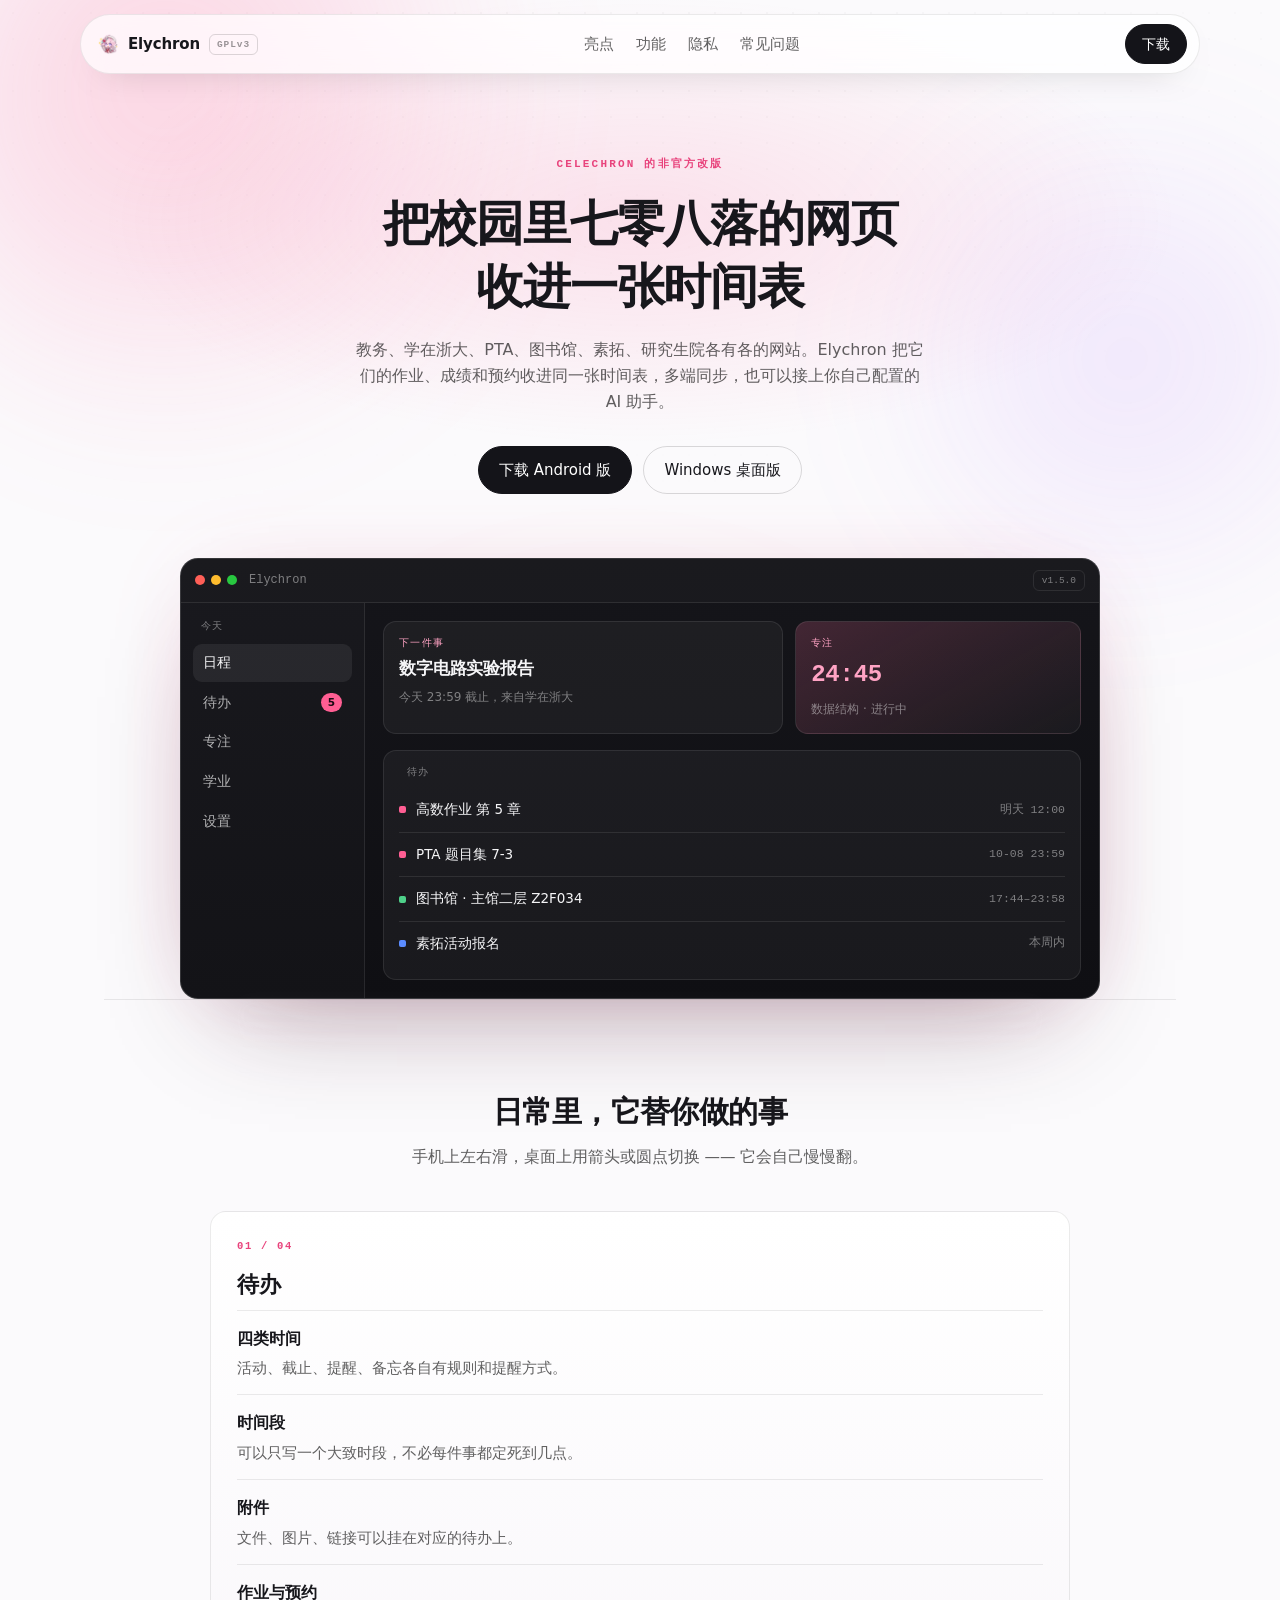
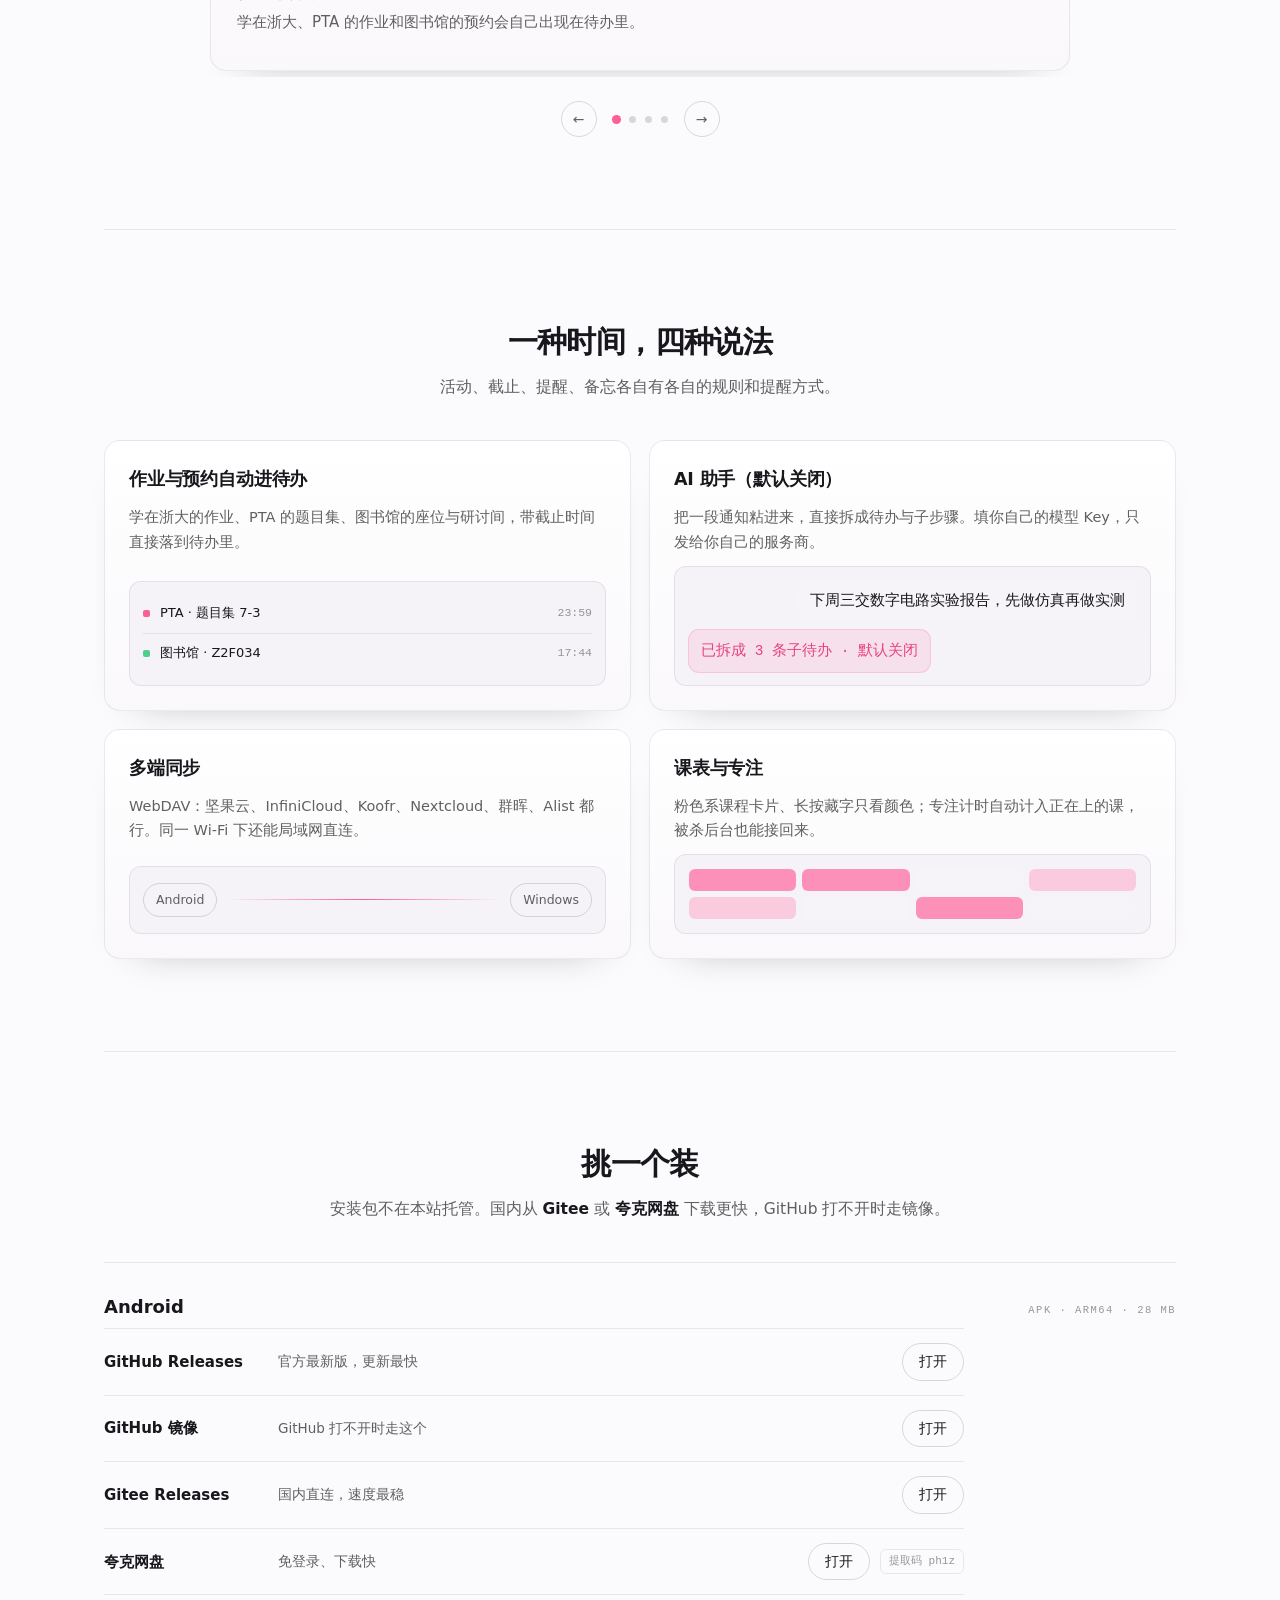
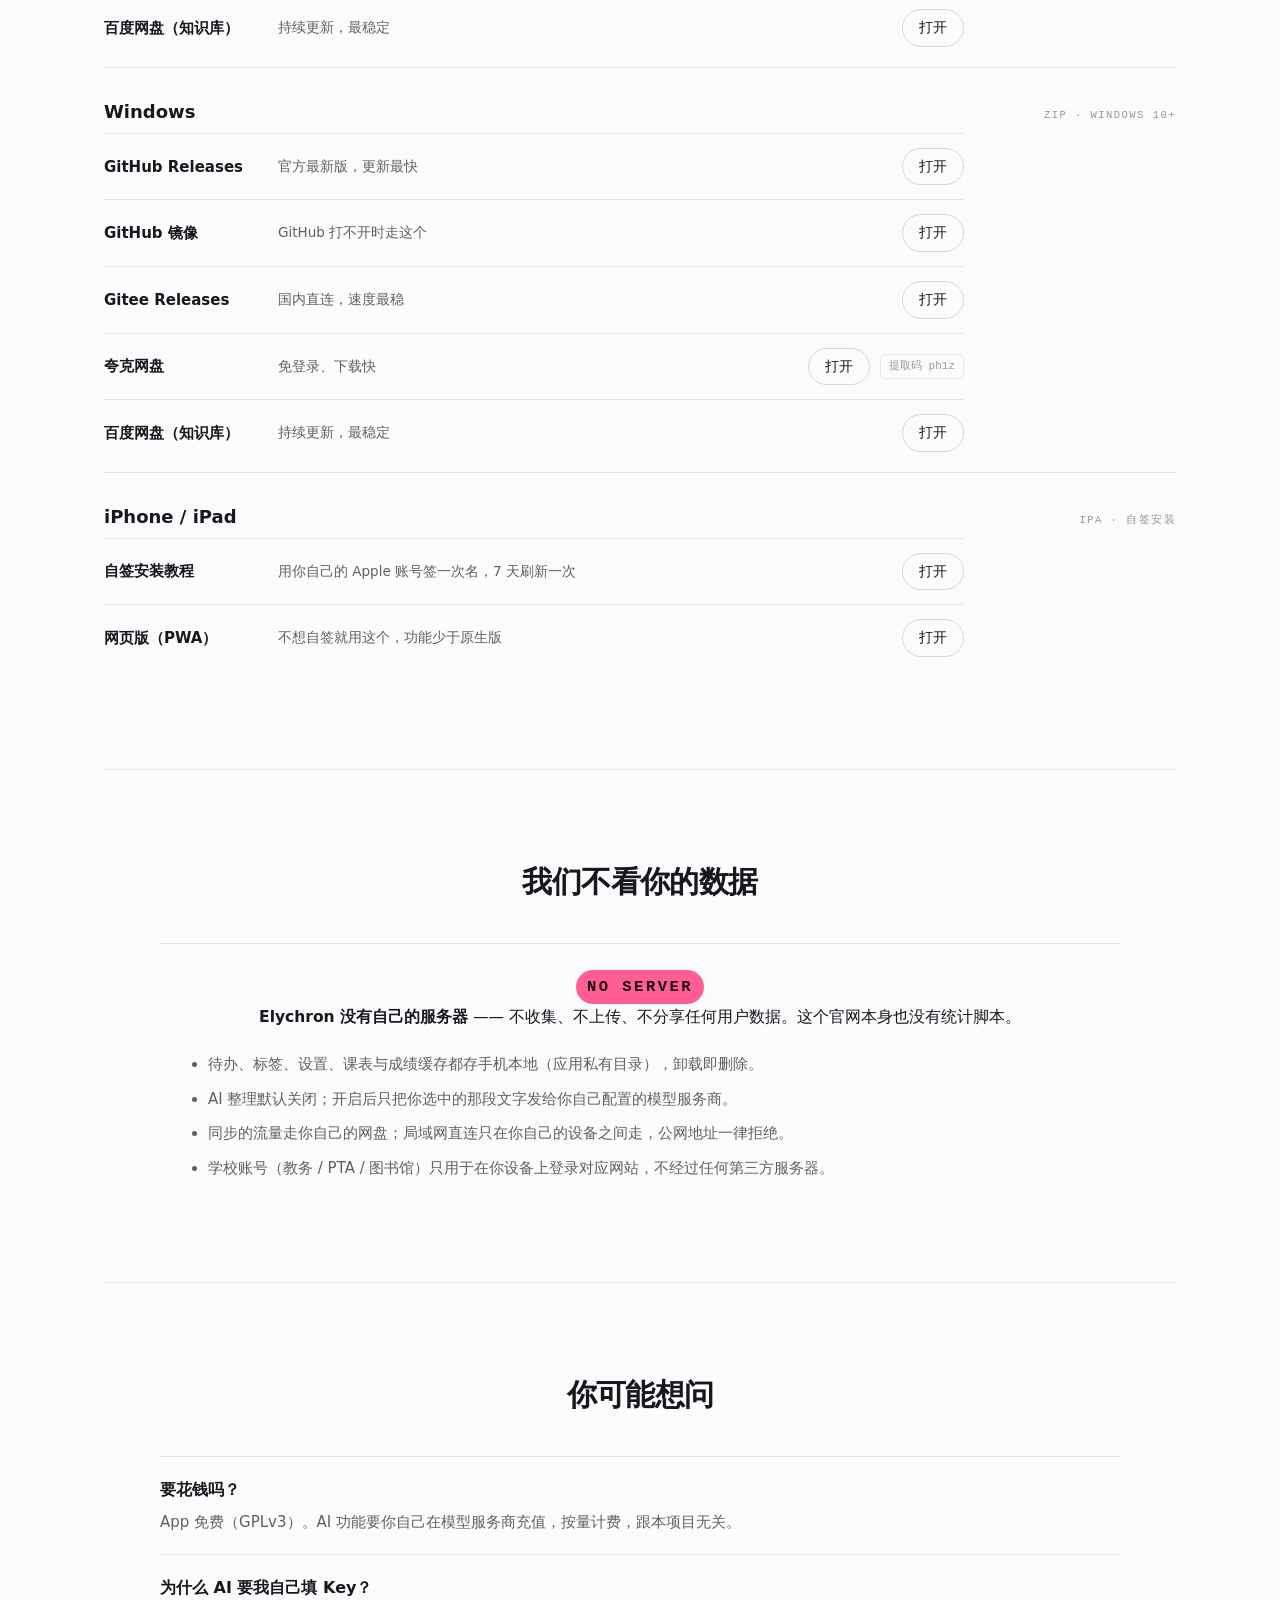
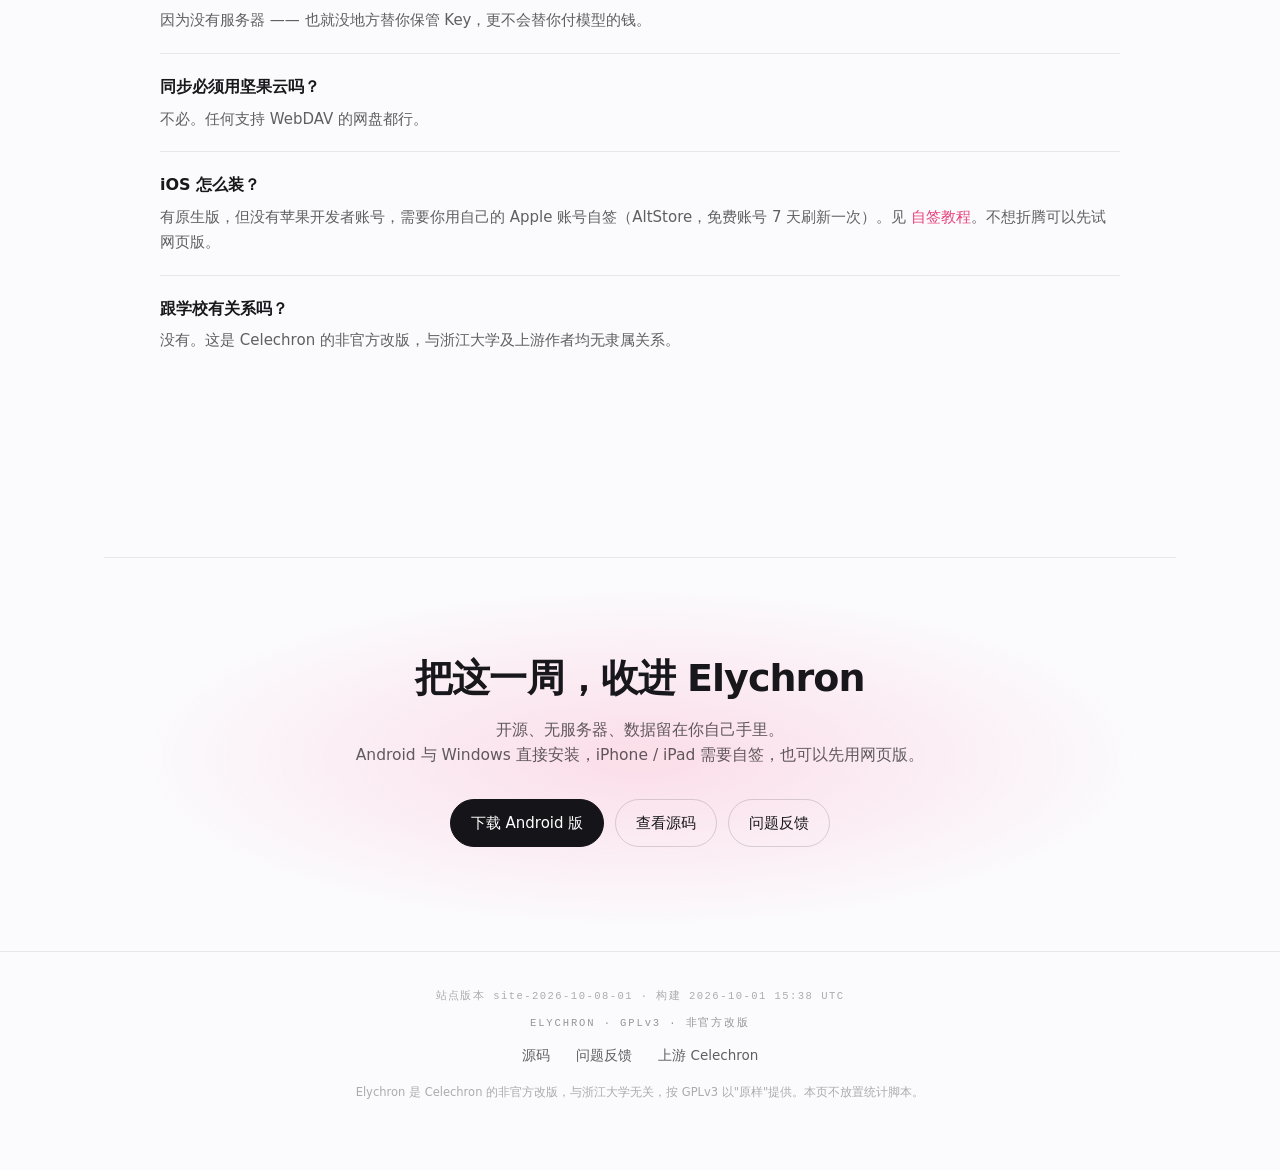
==== commit ee89af1f: "docs(iOS): 新增用户向自签安装教程；site: iPhone 卡片改为自签安装并链接教程" ====
--- a/site/index.html
+++ b/site/index.html
@@ -222,8 +222,11 @@
       </ul>
     </div>
     <div class="platform">
-      <div class="p-head"><h3>iPhone / iPad</h3><p class="meta-line mono">PWA · 规划中</p></div>
-      <p class="why" style="margin:12px 0 0">没有苹果开发者账号，原生版暂缓；计划走 PWA 网页版路线，正在做。</p>
+      <div class="p-head"><h3>iPhone / iPad</h3><p class="meta-line mono">IPA · 自签安装</p></div>
+      <ul class="mirrors">
+        <li><span class="src">自签安装教程</span><span class="why">用你自己的 Apple 账号签一次名，7 天刷新一次</span><a class="link" href="https://github.com/Elyyyyyyyyxer/Elychron/blob/main/docs/ios-self-sign-guide.md" rel="noopener">打开</a></li>
+        <li><span class="src">网页版（PWA）</span><span class="why">不想自签就用这个，功能少于原生版</span><a class="link" href="./" rel="noopener">打开</a></li>
+      </ul>
     </div>
   </section>
 
@@ -249,7 +252,7 @@
       <div><dt>要花钱吗？</dt><dd>App 免费（GPLv3）。AI 功能要你自己在模型服务商充值，按量计费，跟本项目无关。</dd></div>
       <div><dt>为什么 AI 要我自己填 Key？</dt><dd>因为没有服务器 —— 也就没地方替你保管 Key，更不会替你付模型的钱。</dd></div>
       <div><dt>同步必须用坚果云吗？</dt><dd>不必。任何支持 WebDAV 的网盘都行。</dd></div>
-      <div><dt>iOS 什么时候有？</dt><dd>没有苹果开发者账号，计划用 PWA 网页版代替，正在做。</dd></div>
+      <div><dt>iOS 怎么装？</dt><dd>有原生版，但没有苹果开发者账号，需要你用自己的 Apple 账号自签（AltStore，免费账号 7 天刷新一次）。见 <a href="https://github.com/Elyyyyyyyyxer/Elychron/blob/main/docs/ios-self-sign-guide.md" rel="noopener">自签教程</a>。不想折腾可以先试网页版。</dd></div>
       <div><dt>跟学校有关系吗？</dt><dd>没有。这是 Celechron 的非官方改版，与浙江大学及上游作者均无隶属关系。</dd></div>
     </dl>
   </section>
@@ -257,7 +260,7 @@
   <section class="endcta">
     <div class="glow" aria-hidden="true"></div>
     <h2>把这一周，收进 Elychron</h2>
-    <p class="sub">开源、无服务器、数据留在你自己手里。<br>Android 与 Windows 现在就能用，iPhone 走 PWA 路线。</p>
+    <p class="sub">开源、无服务器、数据留在你自己手里。<br>Android 与 Windows 直接安装，iPhone / iPad 需要自签，也可以先用网页版。</p>
     <div class="cta">
       <a class="btn primary" href="#download">下载 Android 版</a>
       <a class="btn" href="https://github.com/Elyyyyyyyyxer/Elychron" rel="noopener">查看源码</a>
@@ -268,7 +271,7 @@
 </main>
 
 <footer class="footer">
-  <p class="sitever mono">站点版本 site-2026-10-06-01 · 构建 2026-10-01 15:38 UTC</p>
+  <p class="sitever mono">站点版本 site-2026-10-08-01 · 构建 2026-10-01 15:38 UTC</p>
   <p class="brandline mono">ELYCHRON · GPLv3 · 非官方改版</p>
   <p class="links">
     <a href="https://github.com/Elyyyyyyyyxer/Elychron" rel="noopener">源码</a>
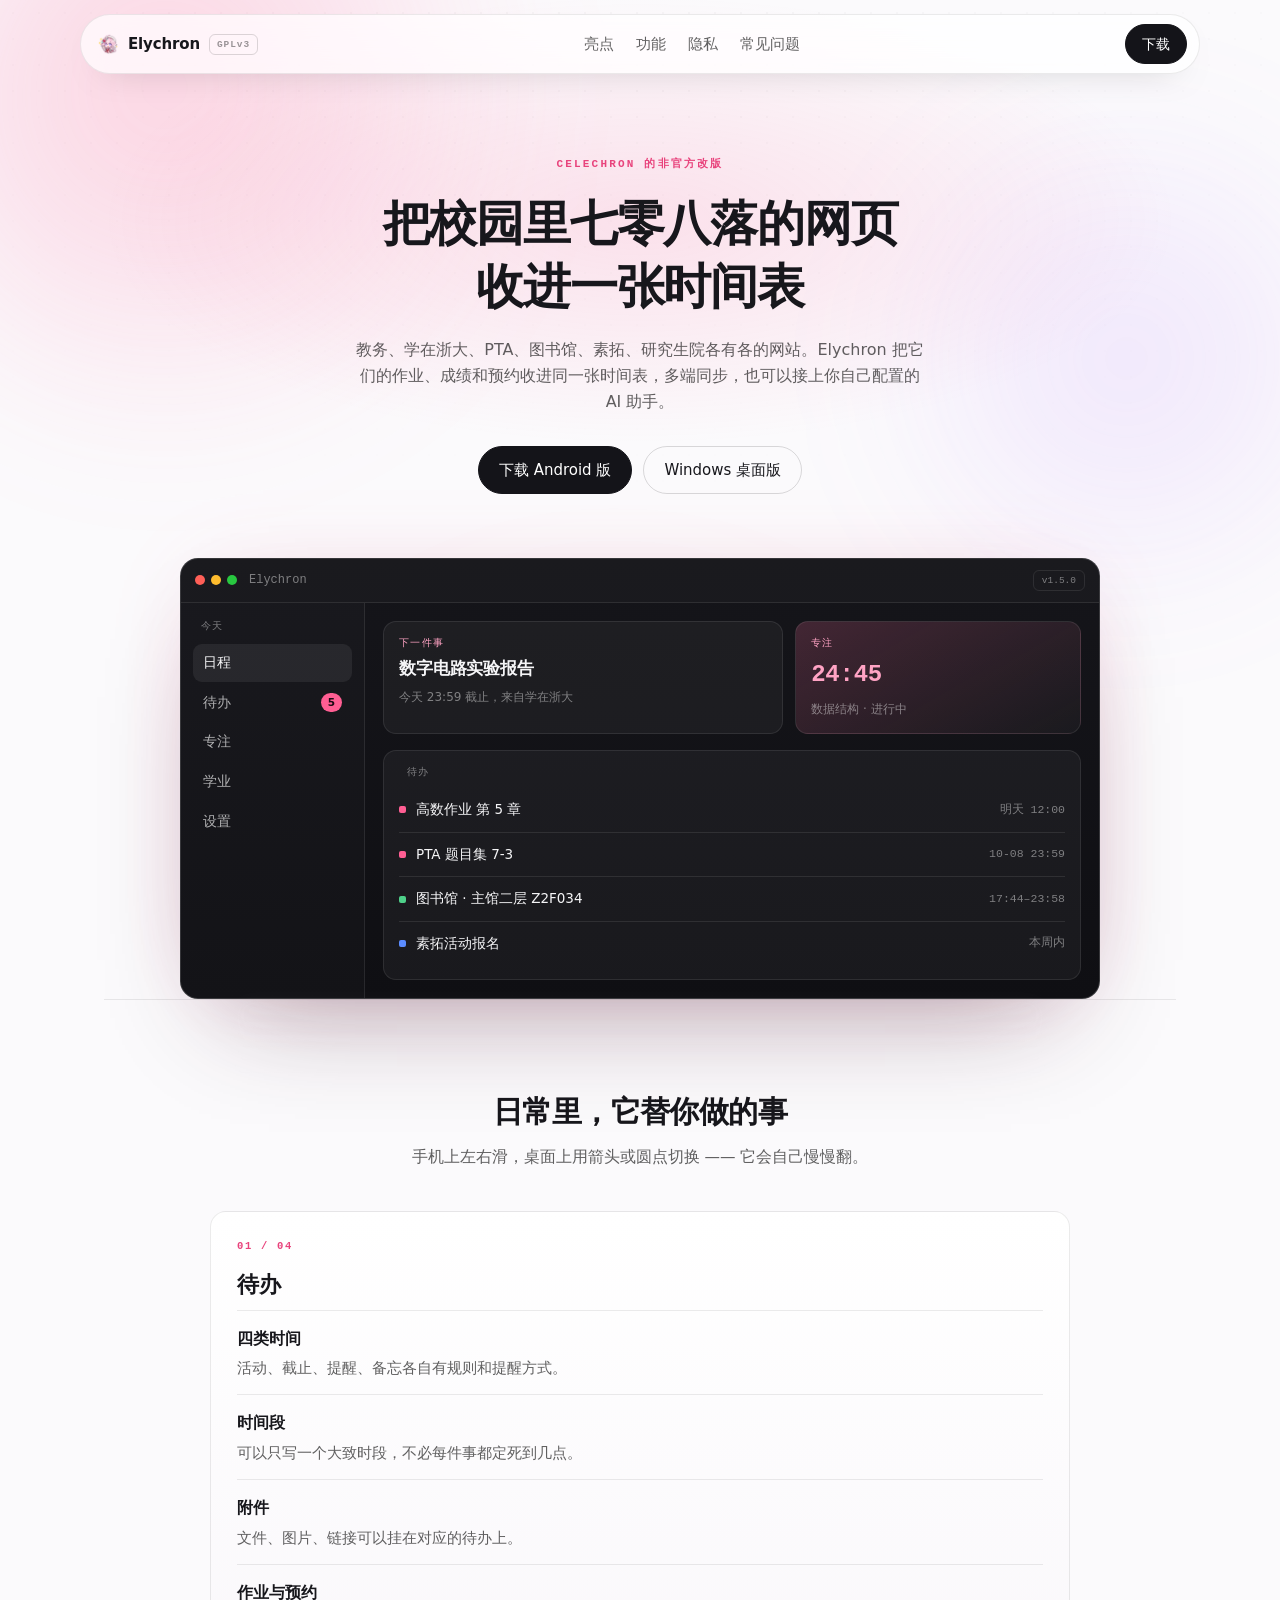
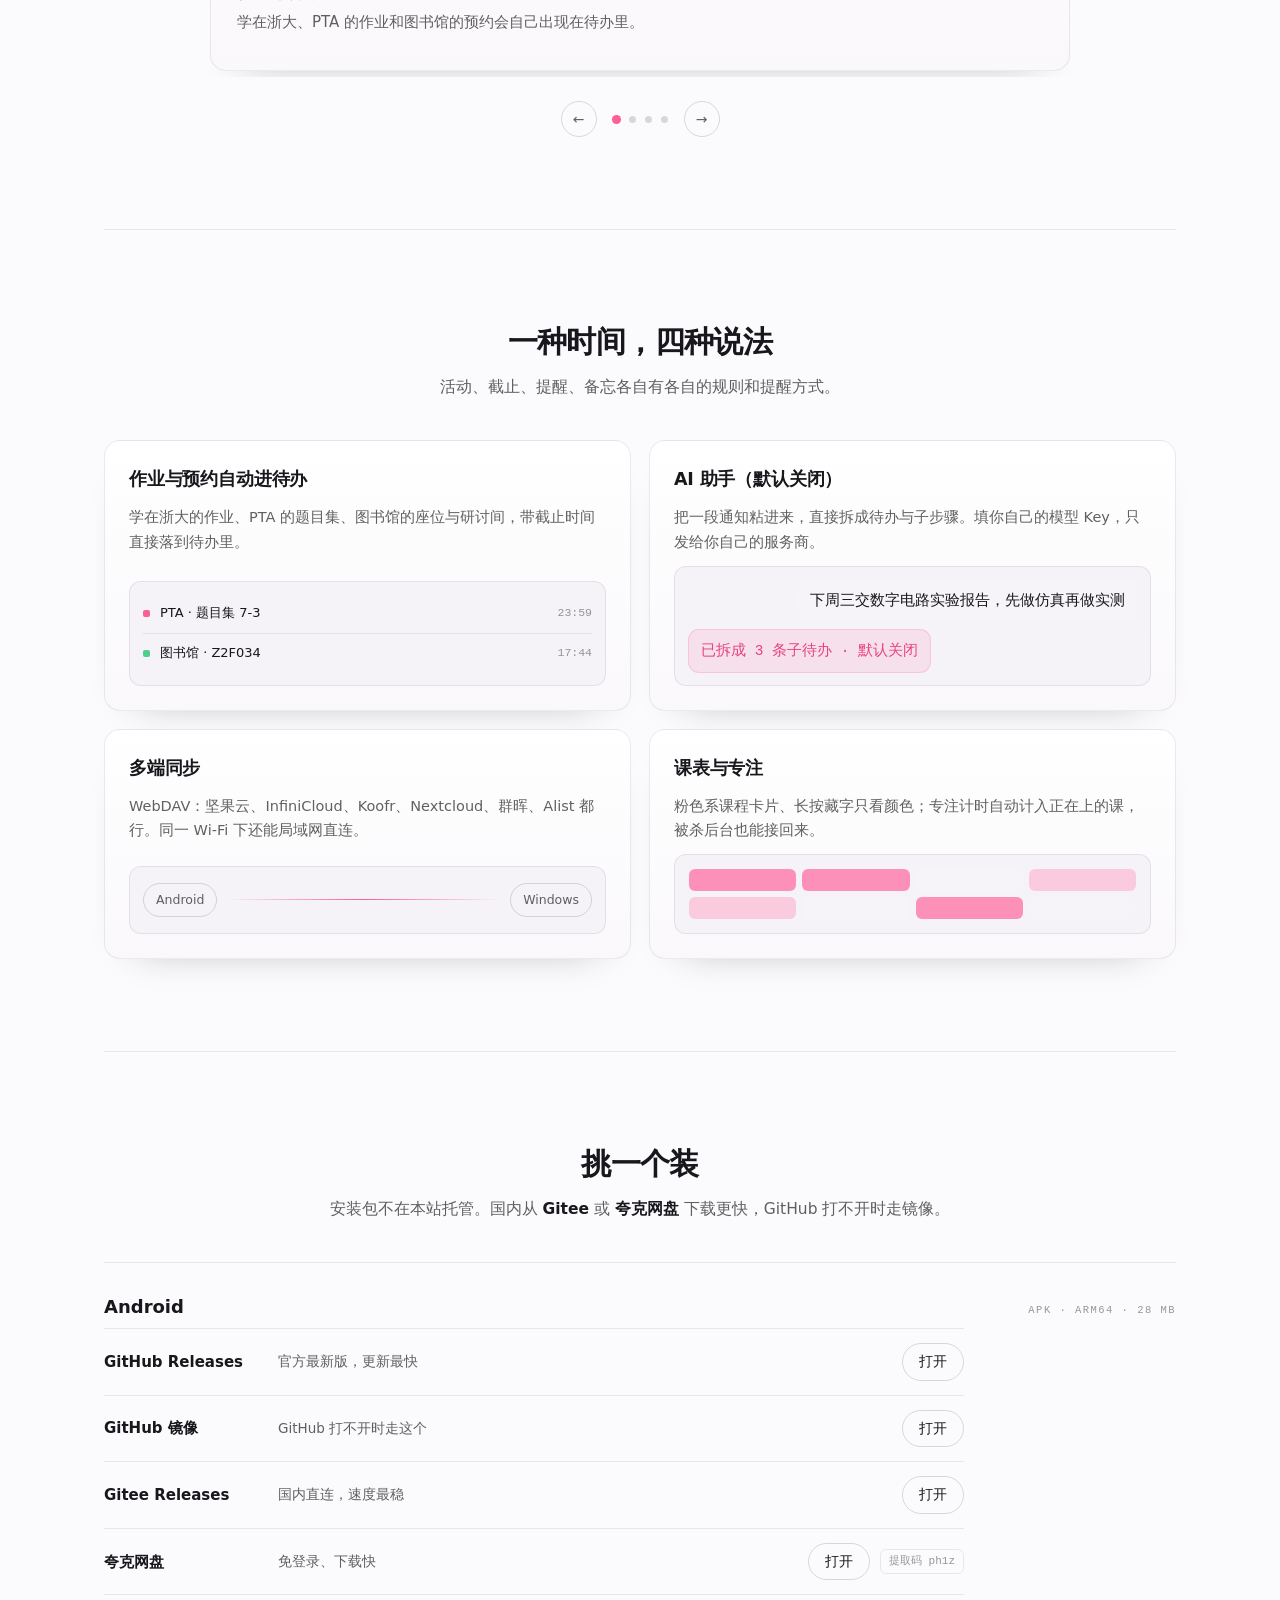
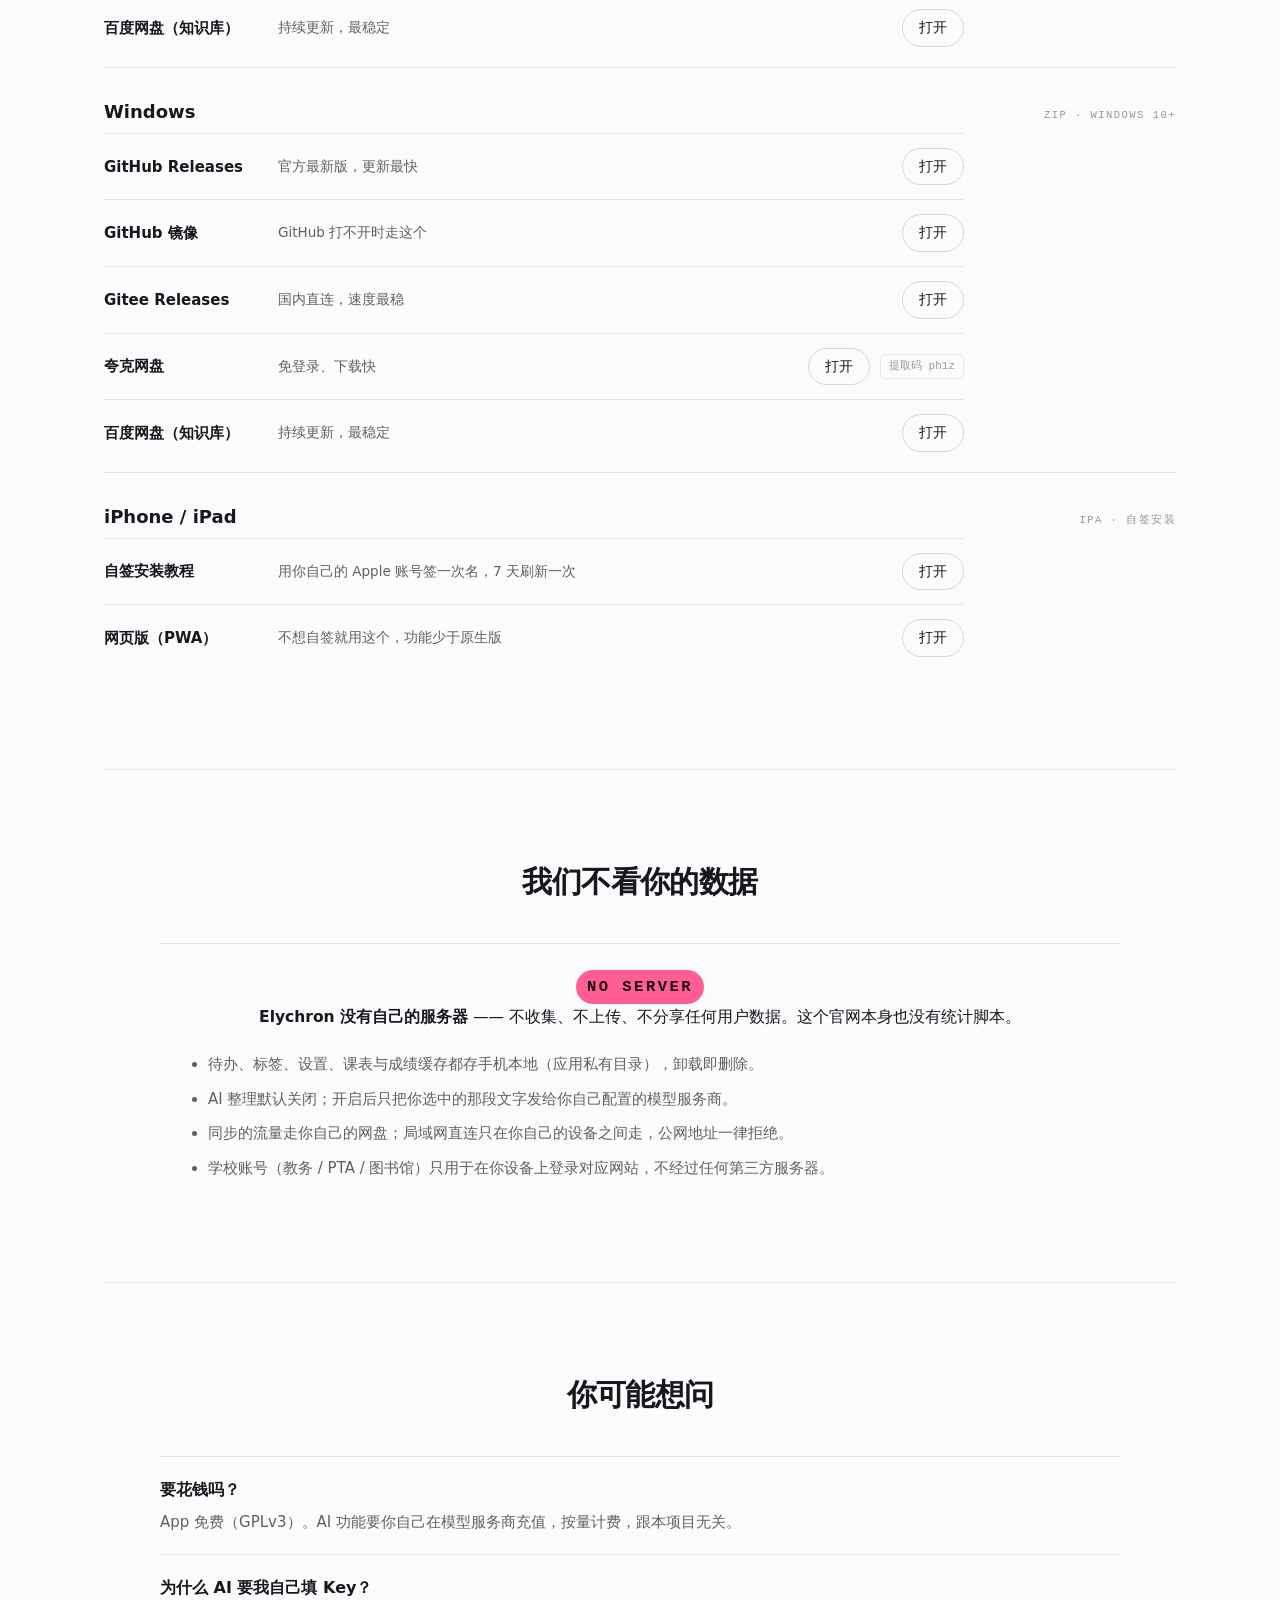
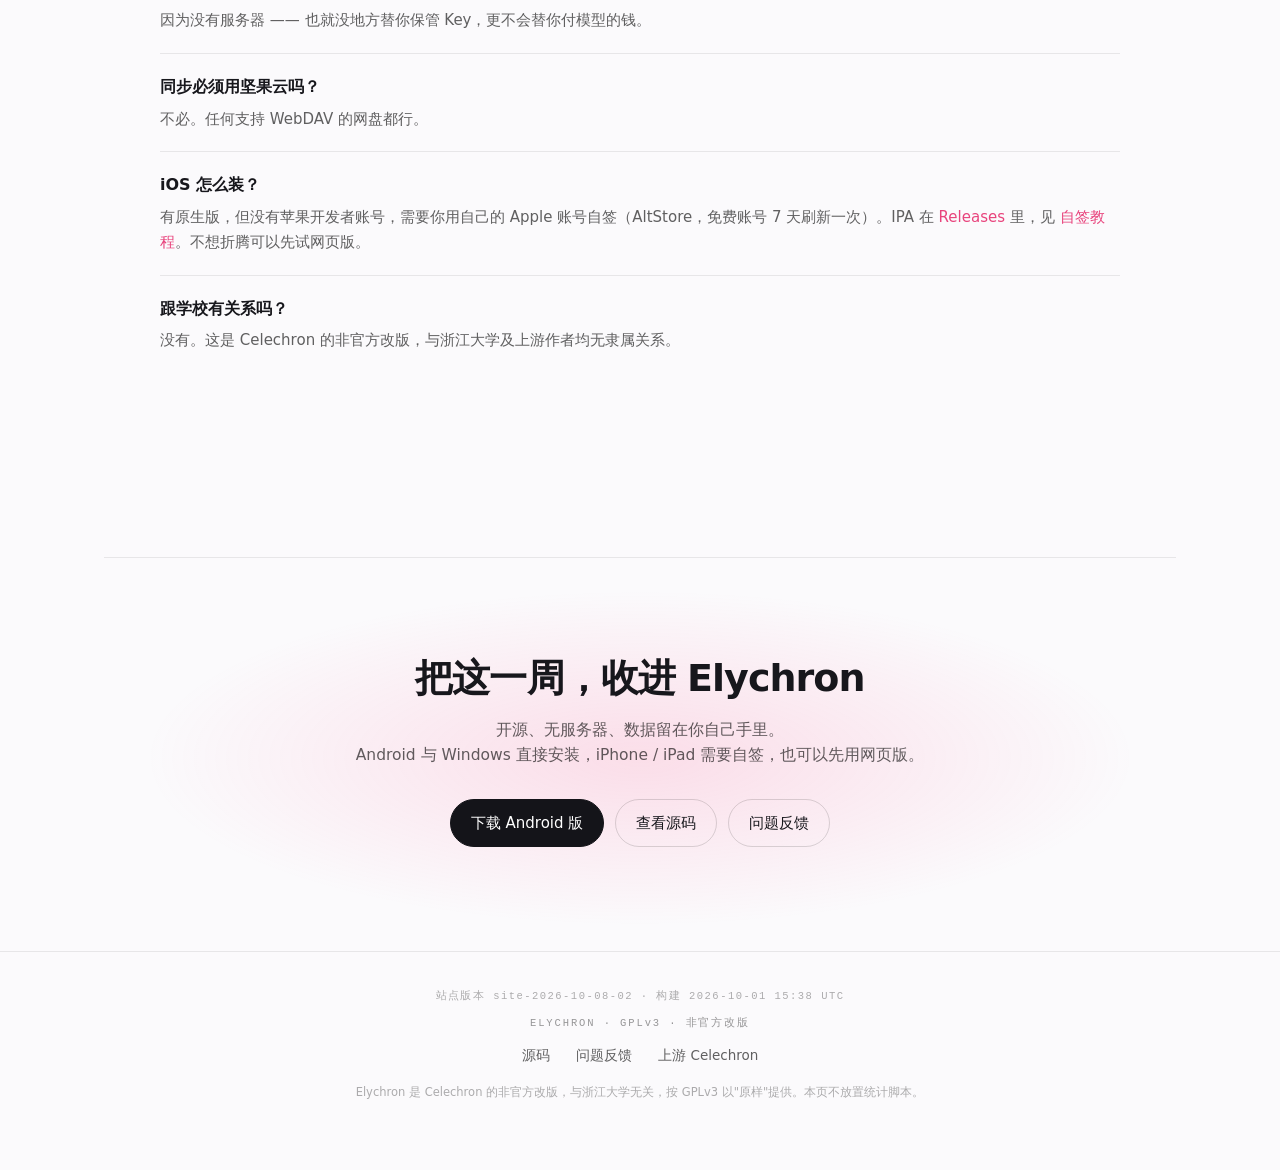
==== commit e1d3e449: "site: iPhone 卡片补上 iOS Release 的 IPA 下载入口与 Releases 指引" ====
--- a/site/index.html
+++ b/site/index.html
@@ -252,7 +252,7 @@
       <div><dt>要花钱吗？</dt><dd>App 免费（GPLv3）。AI 功能要你自己在模型服务商充值，按量计费，跟本项目无关。</dd></div>
       <div><dt>为什么 AI 要我自己填 Key？</dt><dd>因为没有服务器 —— 也就没地方替你保管 Key，更不会替你付模型的钱。</dd></div>
       <div><dt>同步必须用坚果云吗？</dt><dd>不必。任何支持 WebDAV 的网盘都行。</dd></div>
-      <div><dt>iOS 怎么装？</dt><dd>有原生版，但没有苹果开发者账号，需要你用自己的 Apple 账号自签（AltStore，免费账号 7 天刷新一次）。见 <a href="https://github.com/Elyyyyyyyyxer/Elychron/blob/main/docs/ios-self-sign-guide.md" rel="noopener">自签教程</a>。不想折腾可以先试网页版。</dd></div>
+      <div><dt>iOS 怎么装？</dt><dd>有原生版，但没有苹果开发者账号，需要你用自己的 Apple 账号自签（AltStore，免费账号 7 天刷新一次）。IPA 在 <a href="https://github.com/Elyyyyyyyyxer/Elychron/releases/tag/v1.5.0.1-ios" rel="noopener">Releases</a> 里，见 <a href="https://github.com/Elyyyyyyyyxer/Elychron/blob/main/docs/ios-self-sign-guide.md" rel="noopener">自签教程</a>。不想折腾可以先试网页版。</dd></div>
       <div><dt>跟学校有关系吗？</dt><dd>没有。这是 Celechron 的非官方改版，与浙江大学及上游作者均无隶属关系。</dd></div>
     </dl>
   </section>
@@ -271,7 +271,7 @@
 </main>
 
 <footer class="footer">
-  <p class="sitever mono">站点版本 site-2026-10-08-01 · 构建 2026-10-01 15:38 UTC</p>
+  <p class="sitever mono">站点版本 site-2026-10-08-02 · 构建 2026-10-01 15:38 UTC</p>
   <p class="brandline mono">ELYCHRON · GPLv3 · 非官方改版</p>
   <p class="links">
     <a href="https://github.com/Elyyyyyyyyxer/Elychron" rel="noopener">源码</a>
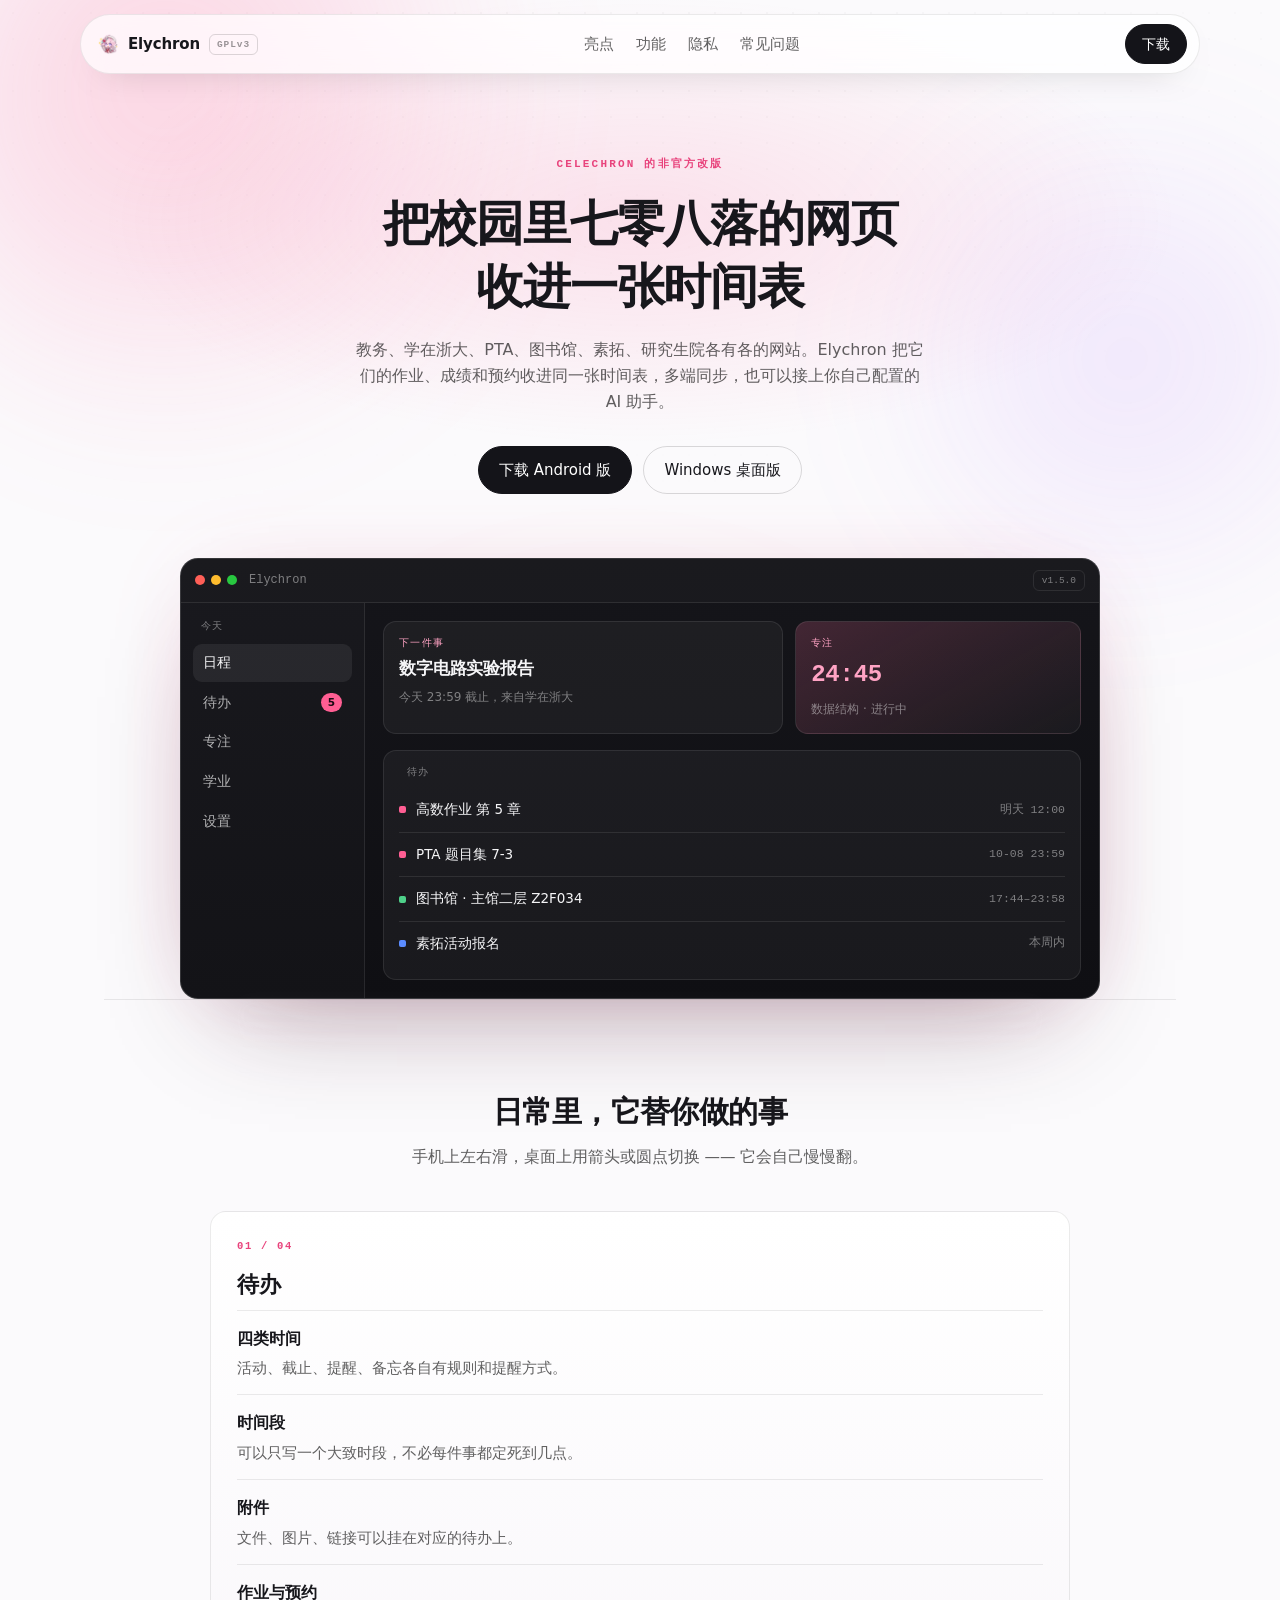
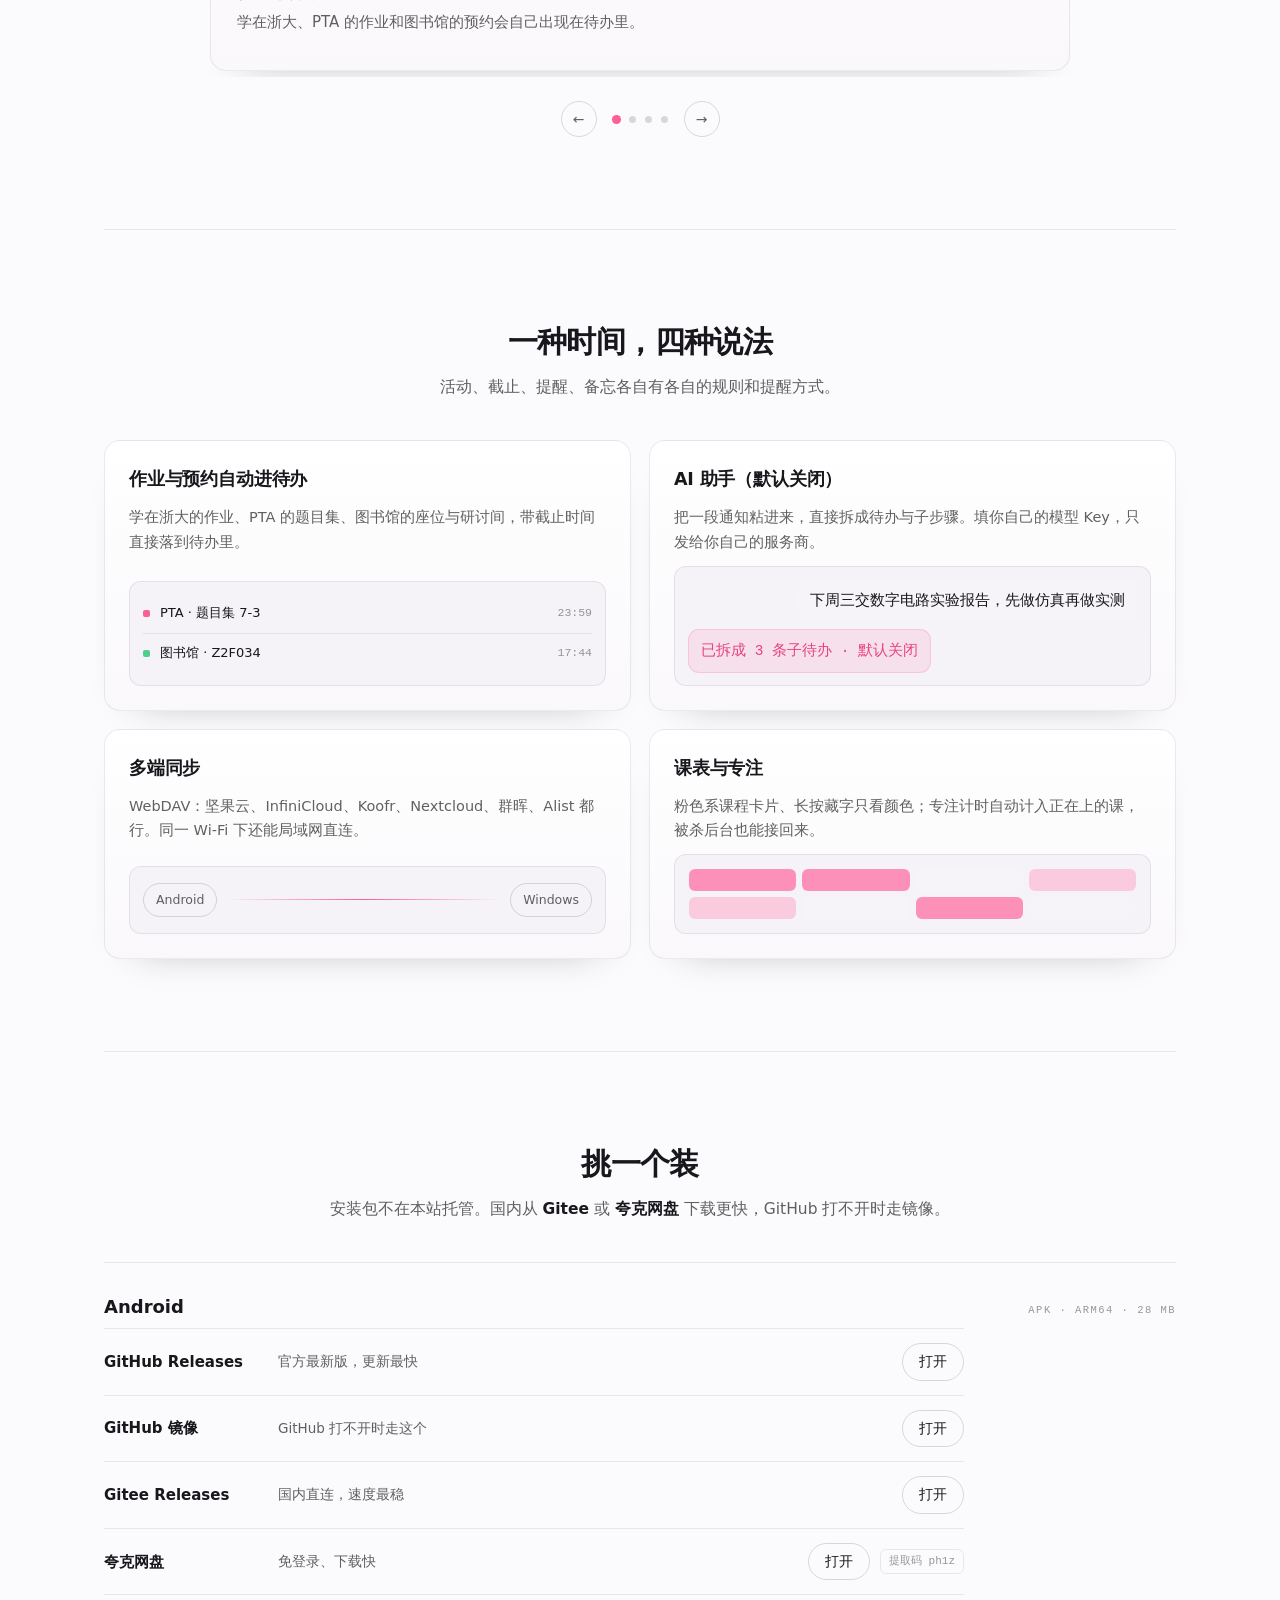
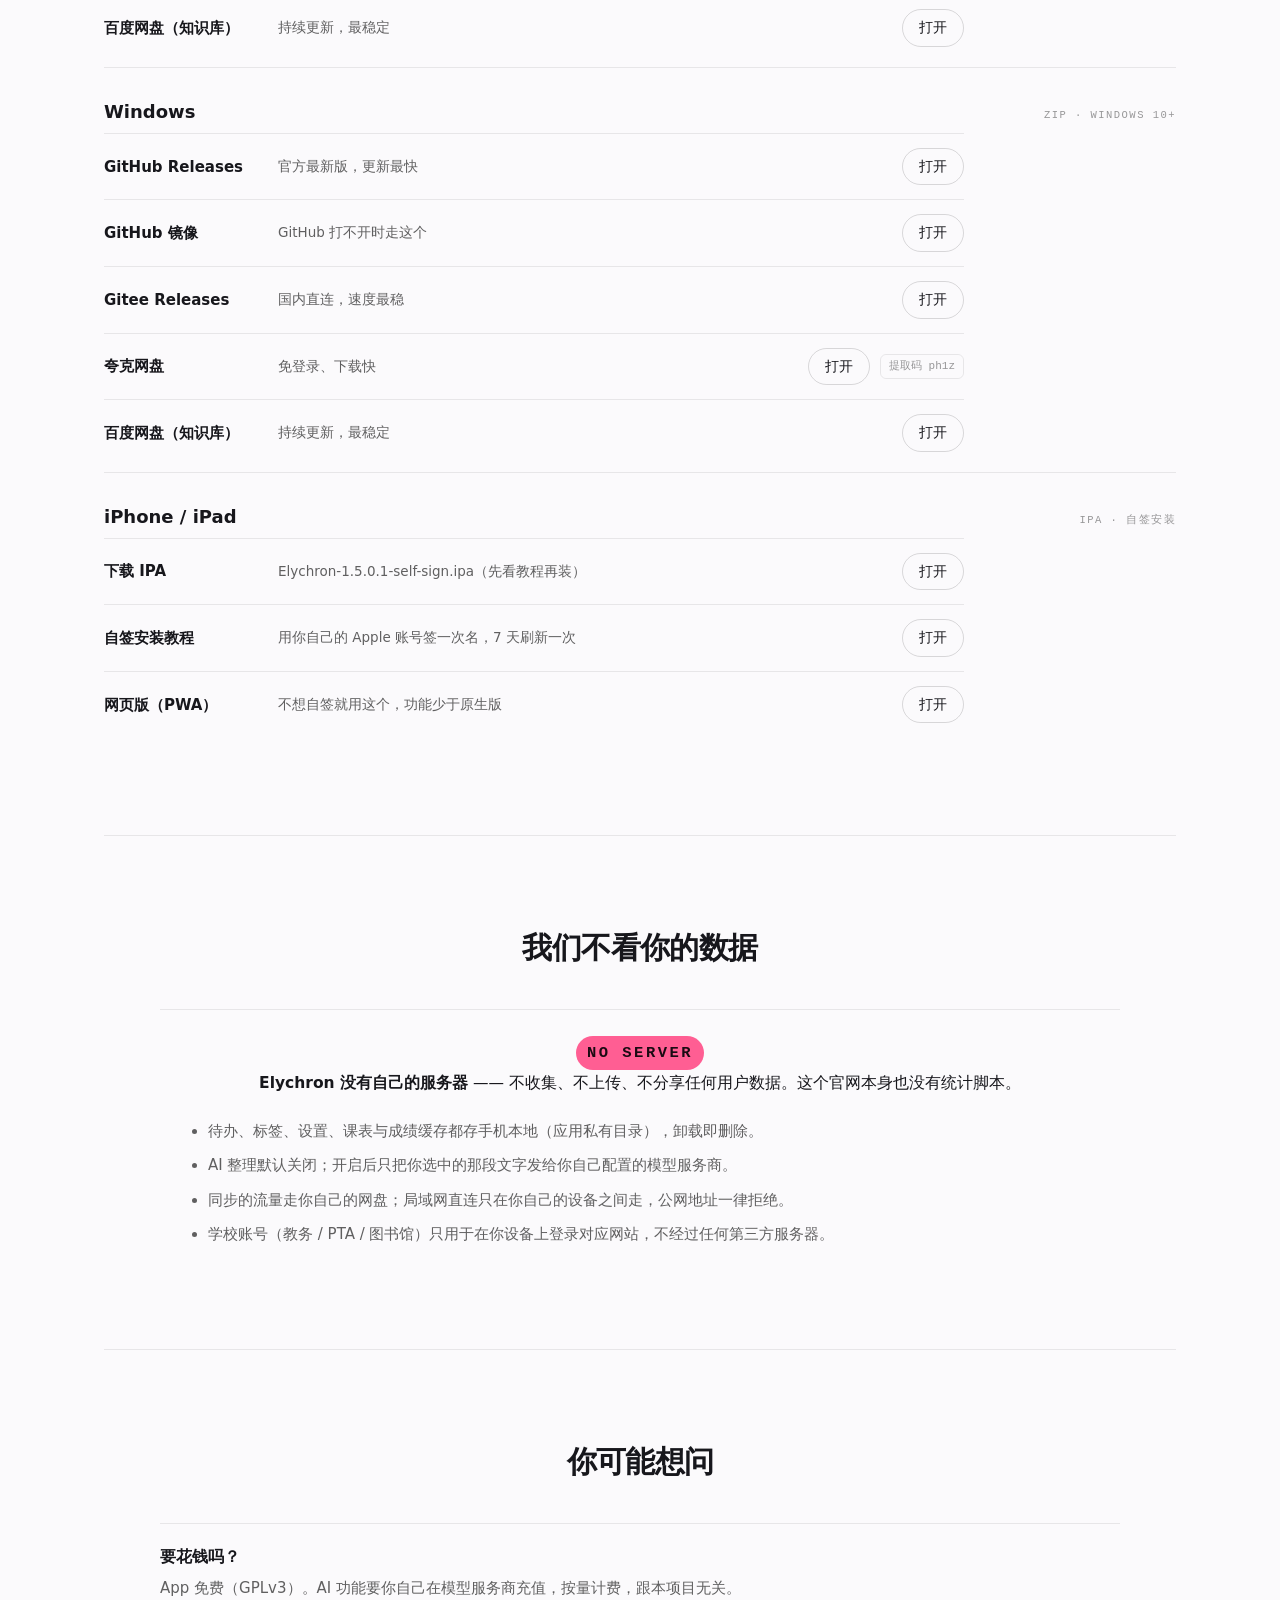
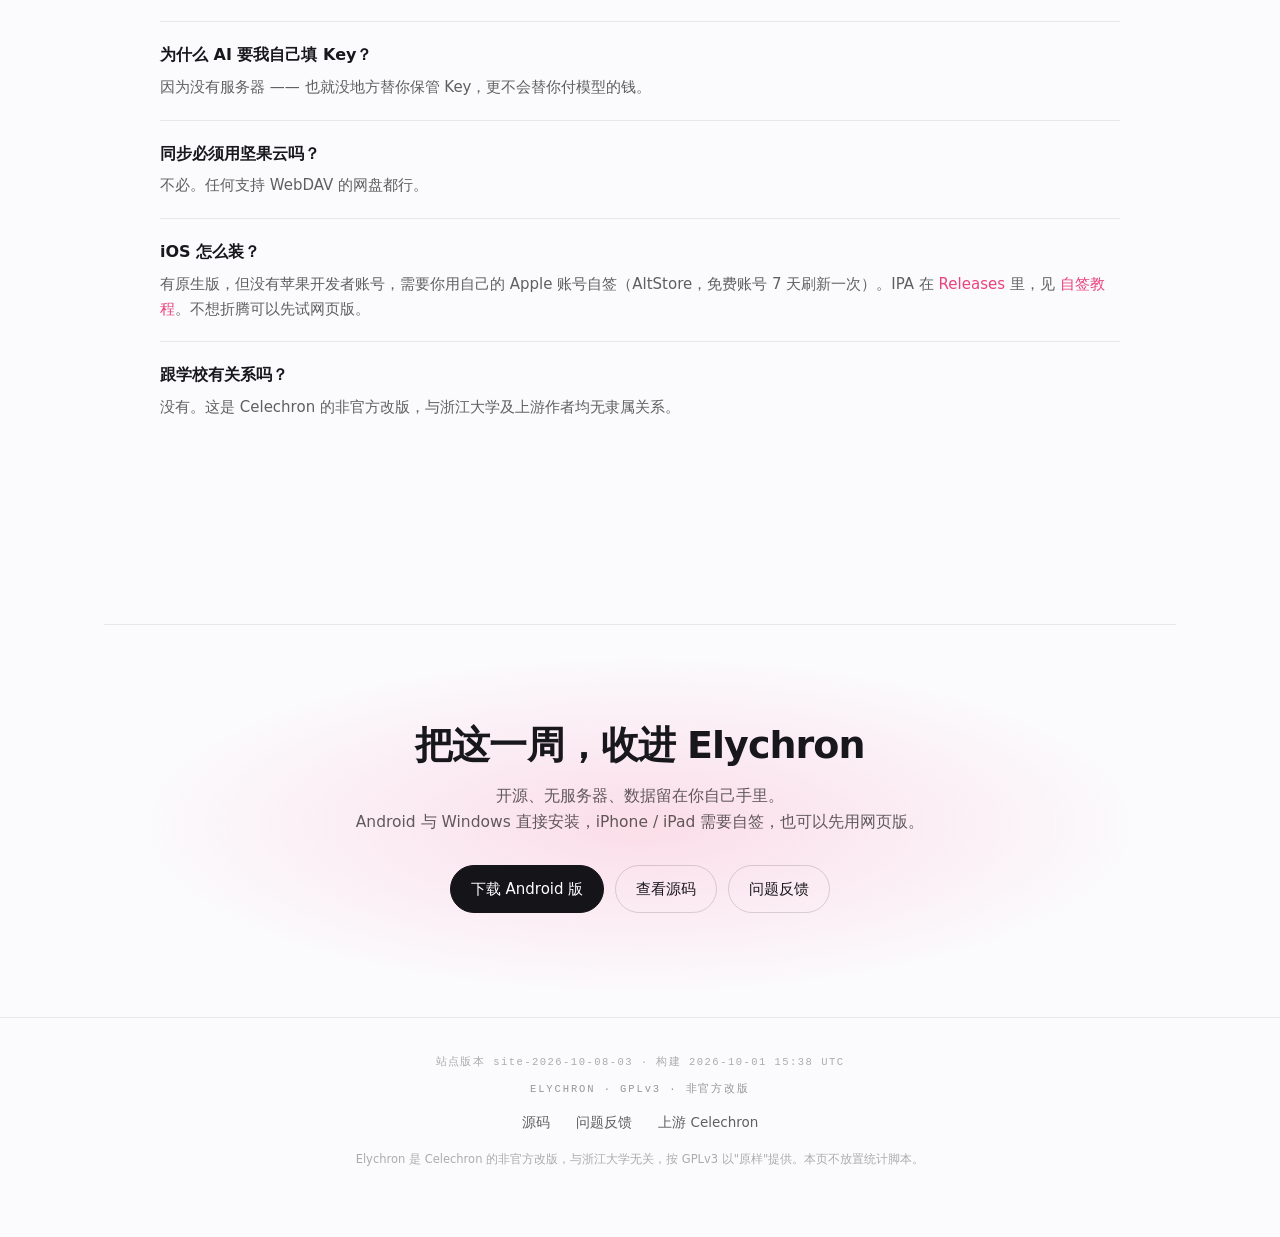
==== commit cc6134bd: "site: iPhone 卡片加上 iOS Release 的 IPA 下载入口（自签包）" ====
--- a/site/index.html
+++ b/site/index.html
@@ -224,6 +224,7 @@
     <div class="platform">
       <div class="p-head"><h3>iPhone / iPad</h3><p class="meta-line mono">IPA · 自签安装</p></div>
       <ul class="mirrors">
+        <li><span class="src">下载 IPA</span><span class="why">Elychron-1.5.0.1-self-sign.ipa（先看教程再装）</span><a class="link" href="https://github.com/Elyyyyyyyyxer/Elychron/releases/download/v1.5.0.1-ios/Elychron-1.5.0.1-self-sign.ipa" rel="noopener">打开</a></li>
         <li><span class="src">自签安装教程</span><span class="why">用你自己的 Apple 账号签一次名，7 天刷新一次</span><a class="link" href="https://github.com/Elyyyyyyyyxer/Elychron/blob/main/docs/ios-self-sign-guide.md" rel="noopener">打开</a></li>
         <li><span class="src">网页版（PWA）</span><span class="why">不想自签就用这个，功能少于原生版</span><a class="link" href="./" rel="noopener">打开</a></li>
       </ul>
@@ -271,7 +272,7 @@
 </main>
 
 <footer class="footer">
-  <p class="sitever mono">站点版本 site-2026-10-08-02 · 构建 2026-10-01 15:38 UTC</p>
+  <p class="sitever mono">站点版本 site-2026-10-08-03 · 构建 2026-10-01 15:38 UTC</p>
   <p class="brandline mono">ELYCHRON · GPLv3 · 非官方改版</p>
   <p class="links">
     <a href="https://github.com/Elyyyyyyyyxer/Elychron" rel="noopener">源码</a>
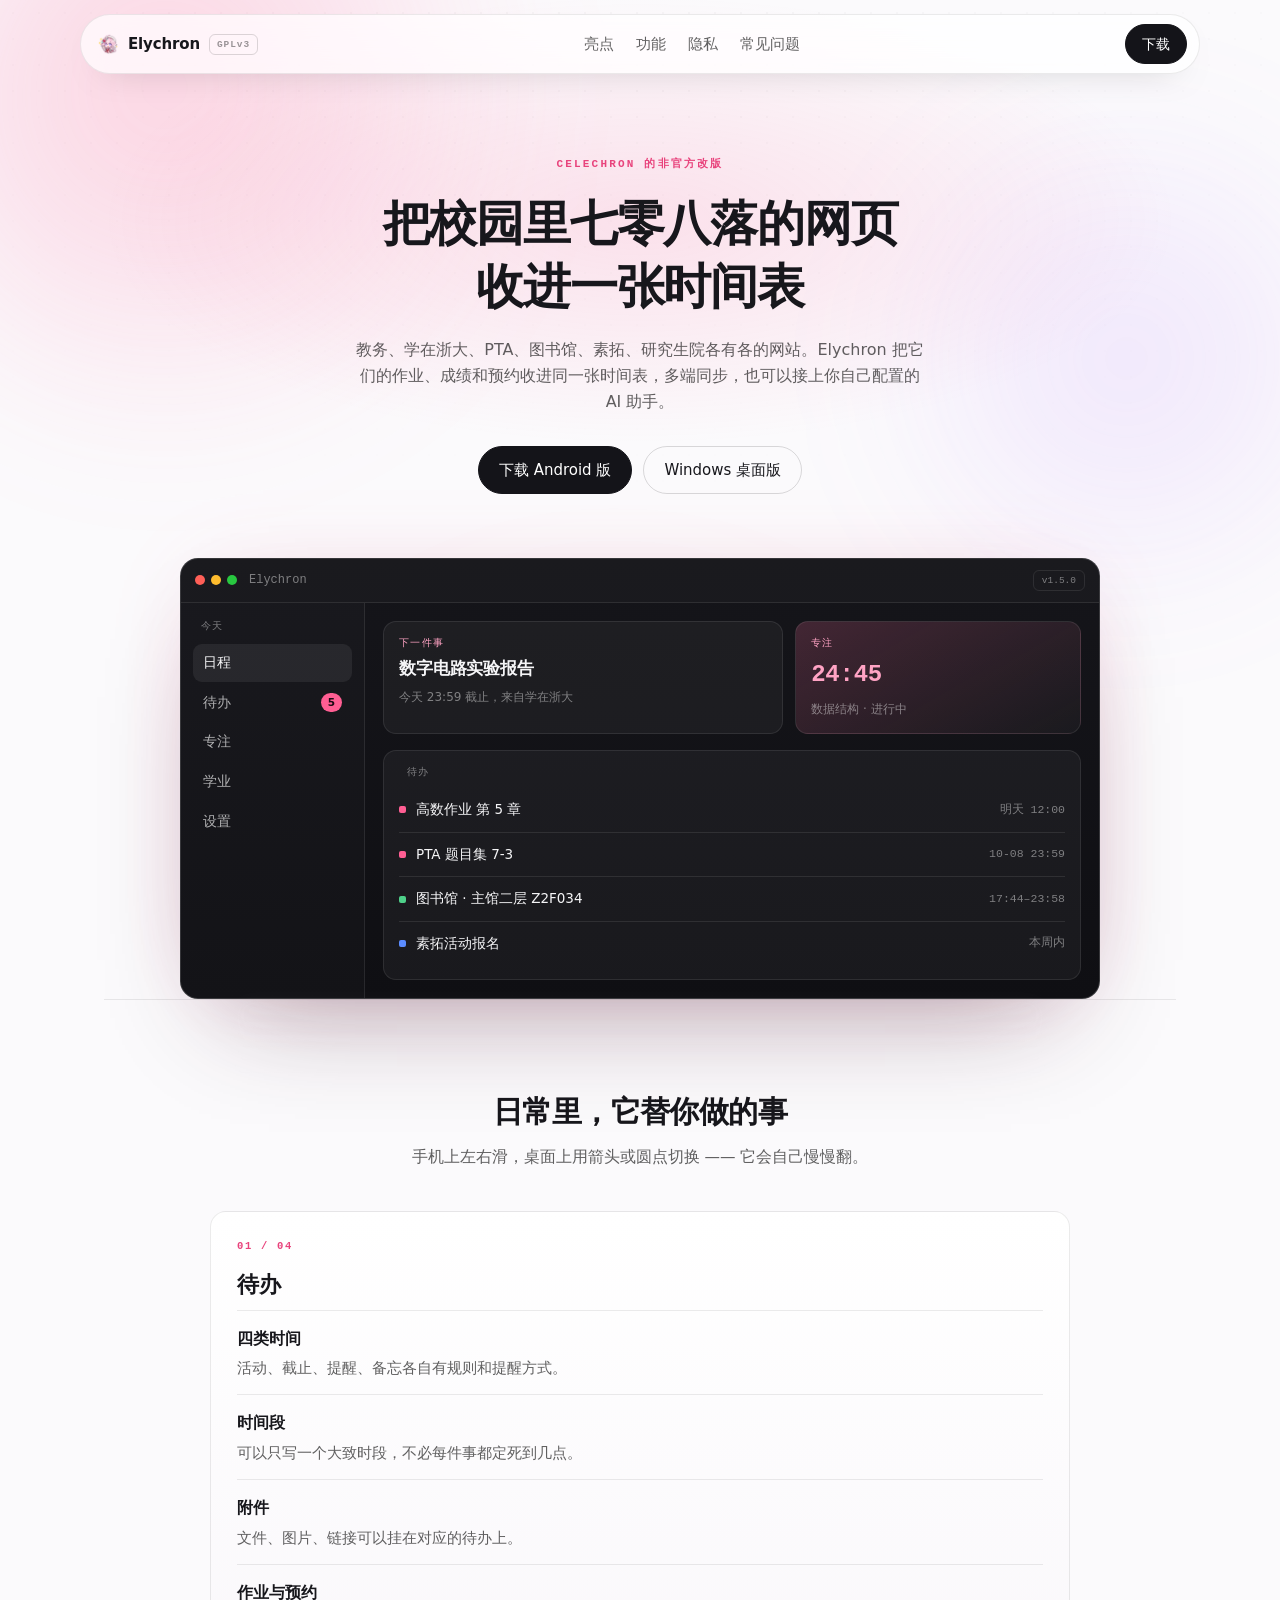
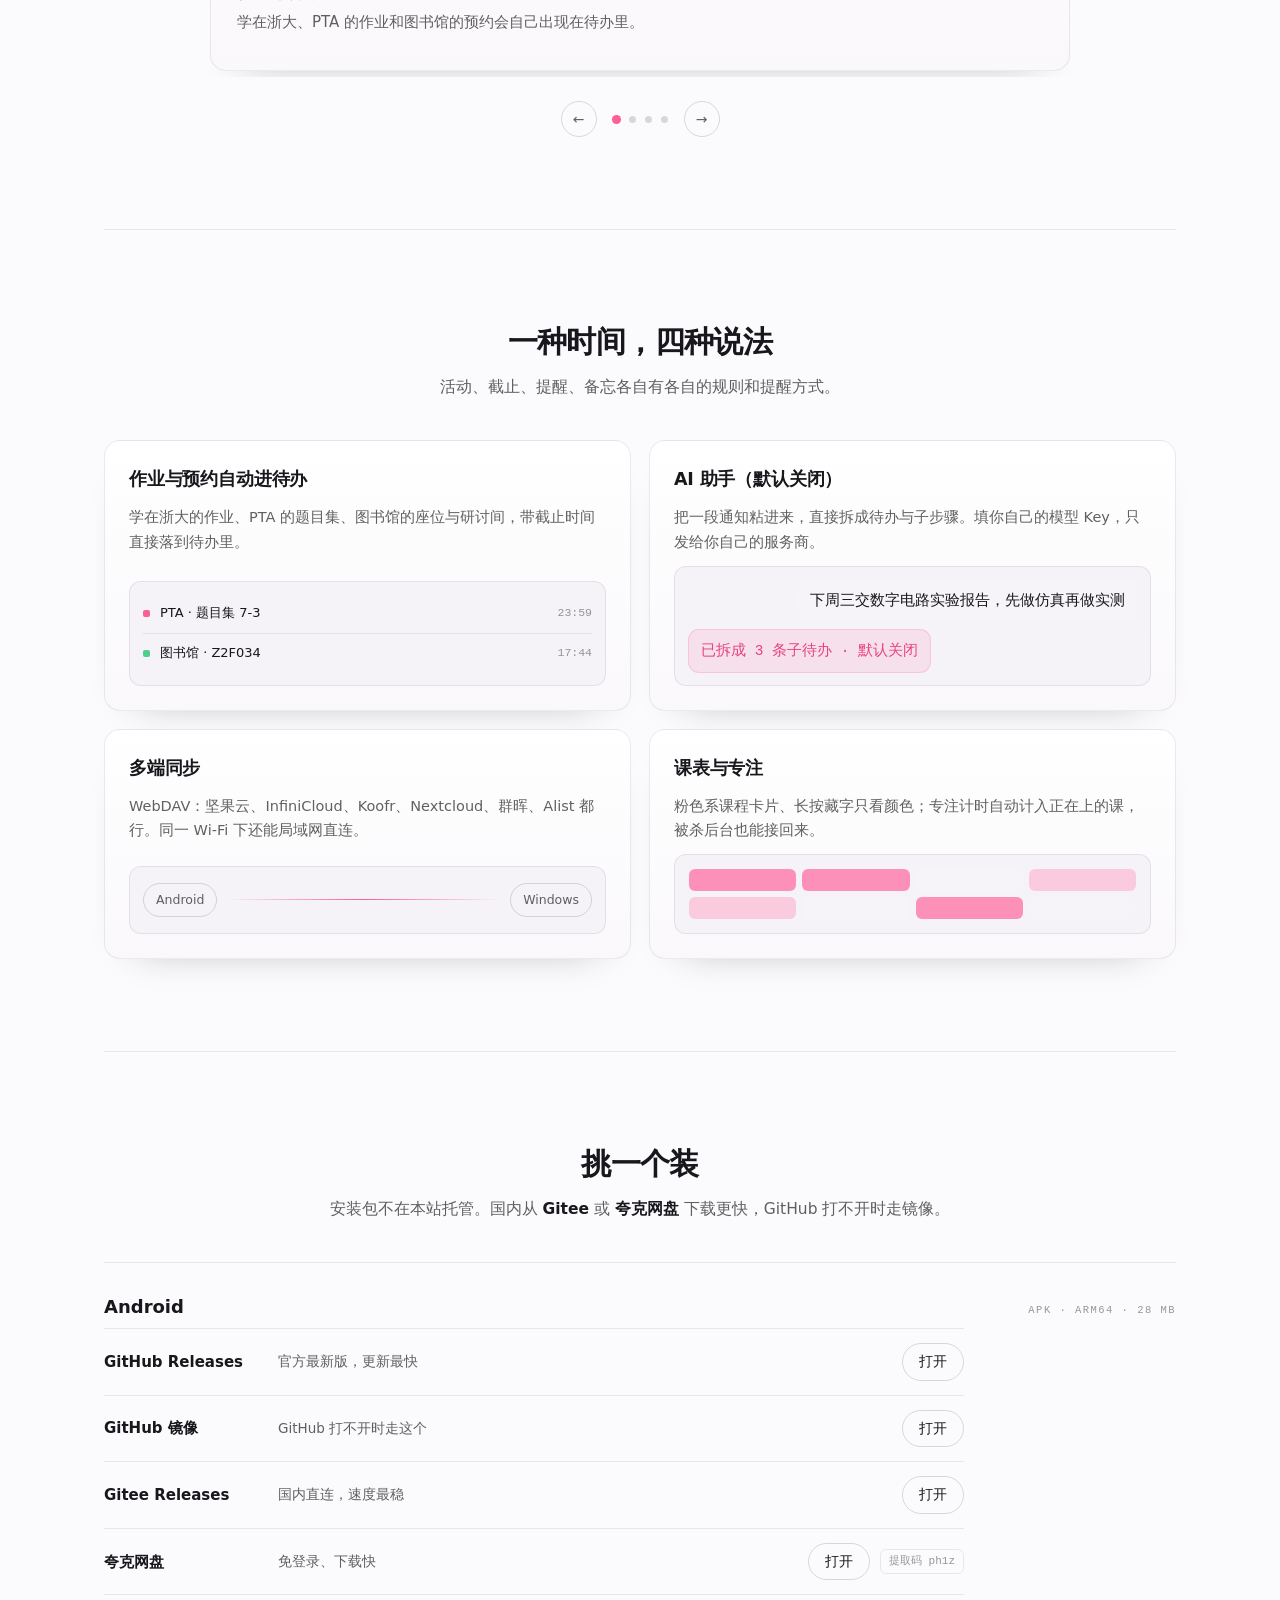
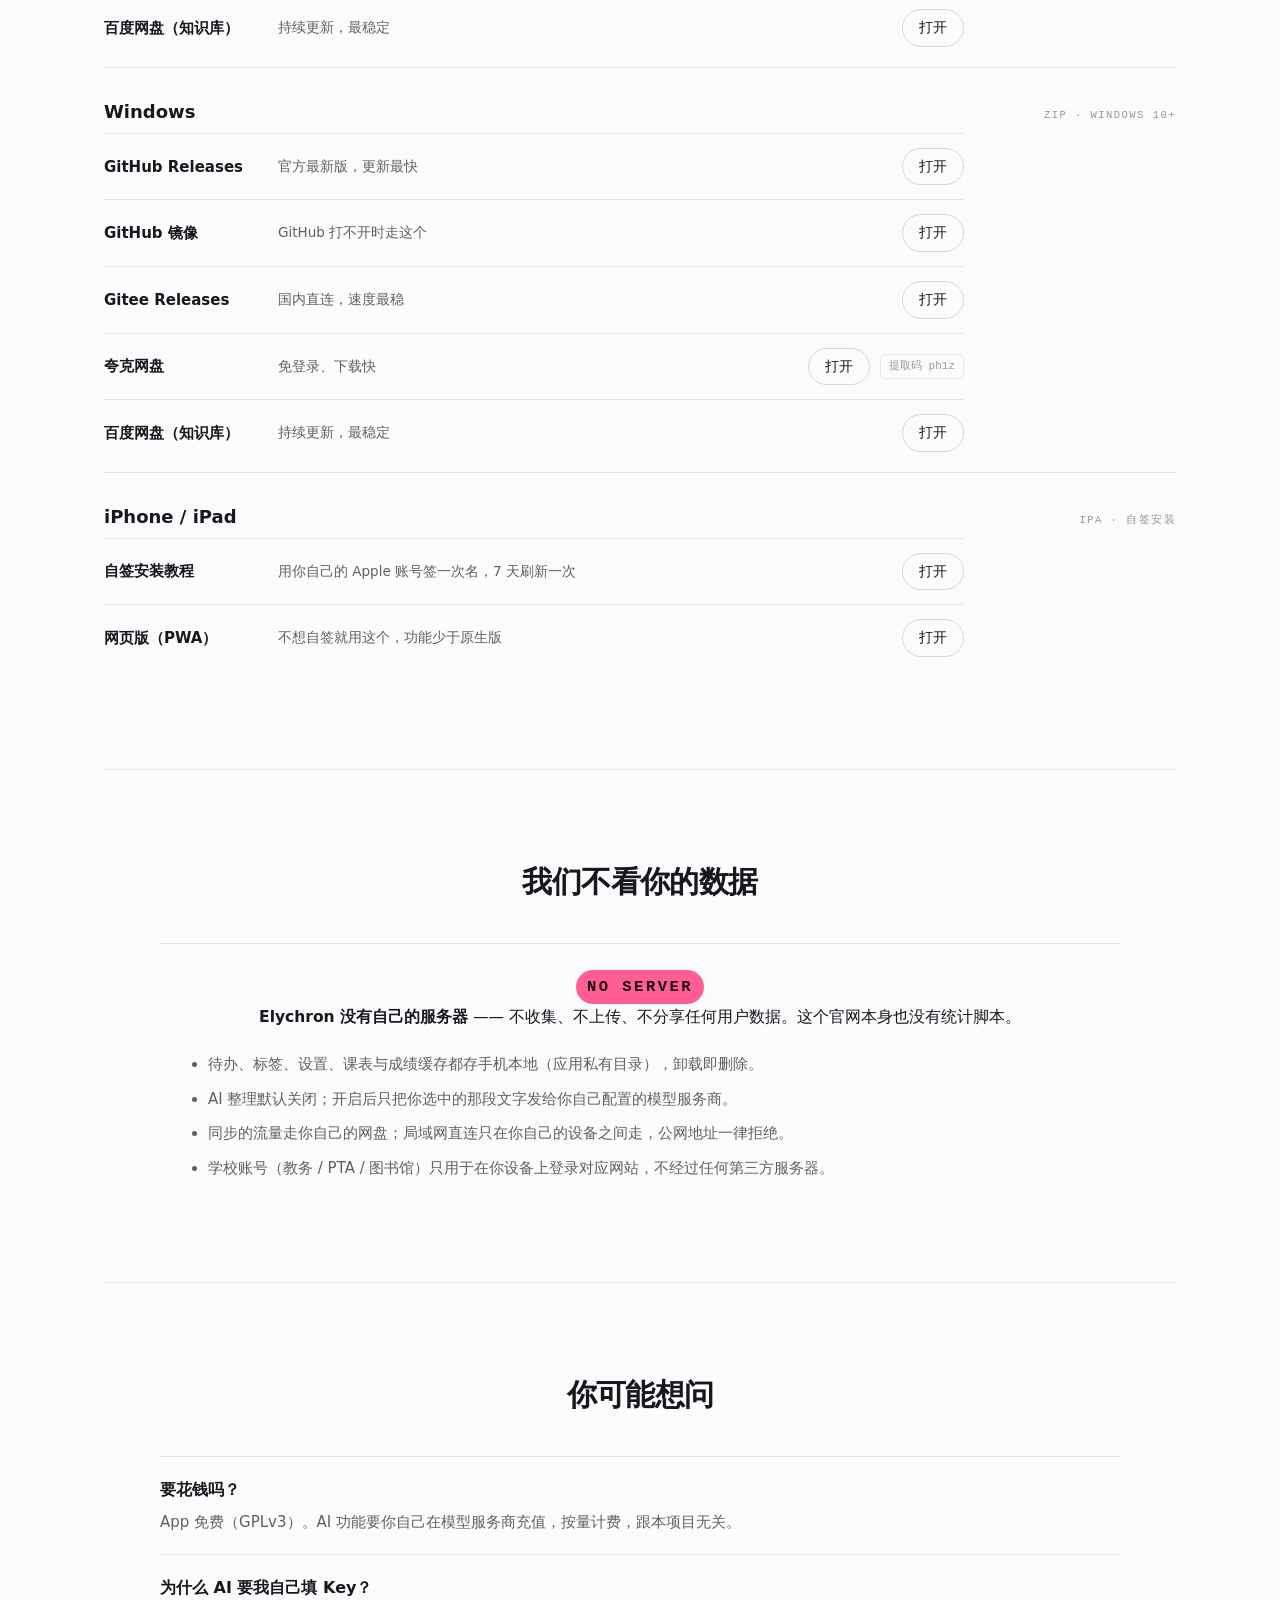
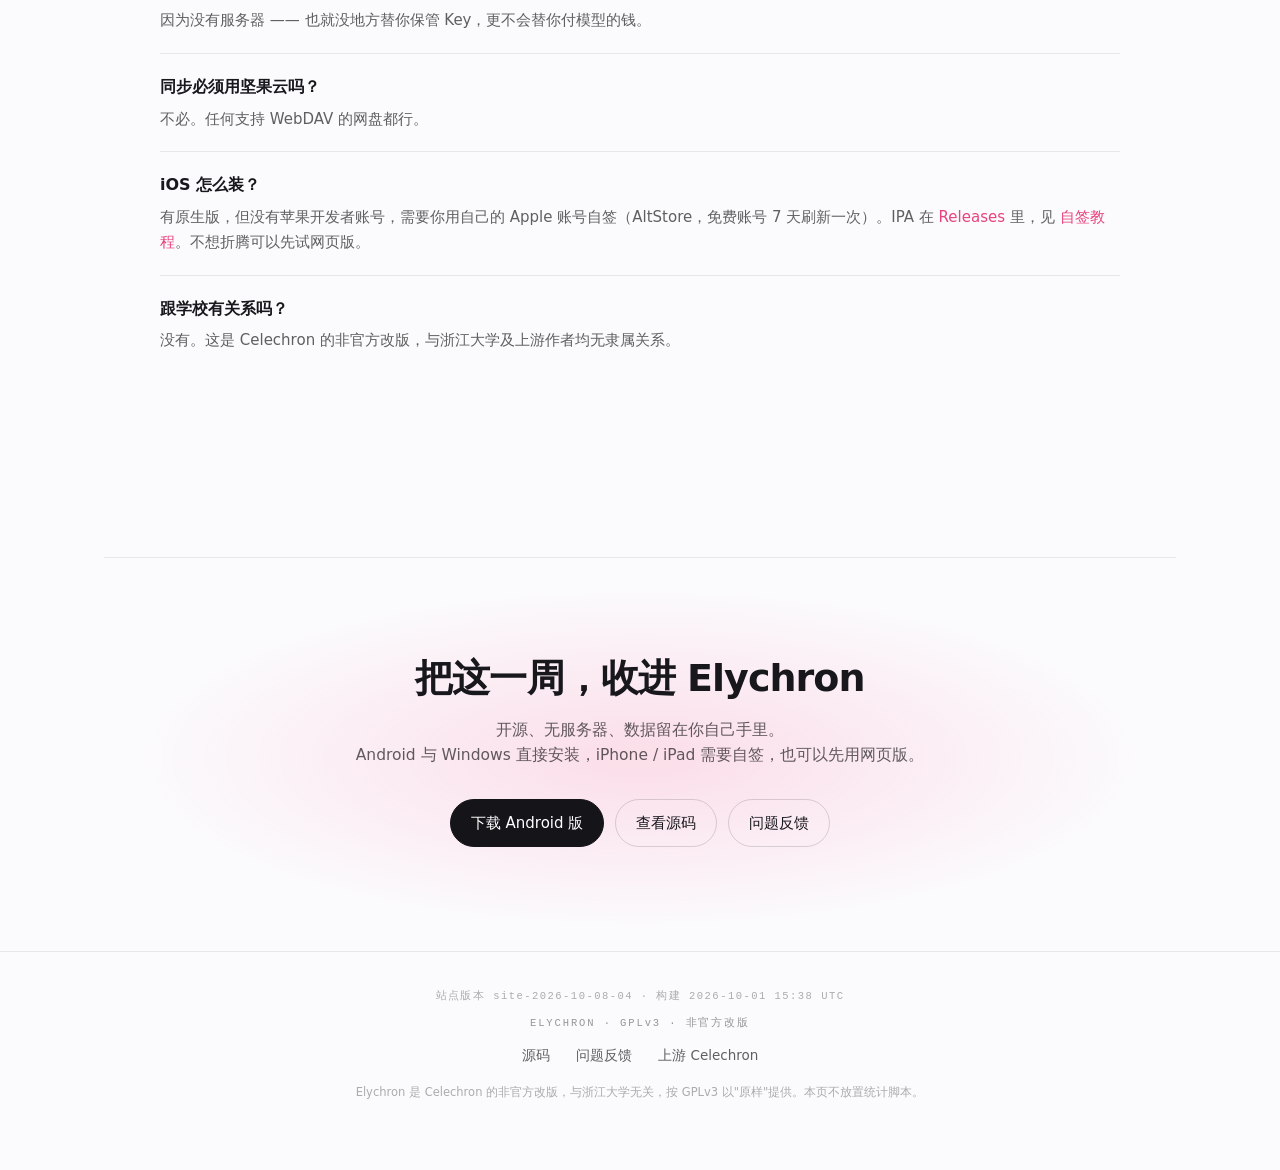
==== commit 002860b0: "site: 撤下 404 的 IPA 行，仅保留自签教程与 Releases 指引" ====
--- a/site/index.html
+++ b/site/index.html
@@ -224,7 +224,6 @@
     <div class="platform">
       <div class="p-head"><h3>iPhone / iPad</h3><p class="meta-line mono">IPA · 自签安装</p></div>
       <ul class="mirrors">
-        <li><span class="src">下载 IPA</span><span class="why">Elychron-1.5.0.1-self-sign.ipa（先看教程再装）</span><a class="link" href="https://github.com/Elyyyyyyyyxer/Elychron/releases/download/v1.5.0.1-ios/Elychron-1.5.0.1-self-sign.ipa" rel="noopener">打开</a></li>
         <li><span class="src">自签安装教程</span><span class="why">用你自己的 Apple 账号签一次名，7 天刷新一次</span><a class="link" href="https://github.com/Elyyyyyyyyxer/Elychron/blob/main/docs/ios-self-sign-guide.md" rel="noopener">打开</a></li>
         <li><span class="src">网页版（PWA）</span><span class="why">不想自签就用这个，功能少于原生版</span><a class="link" href="./" rel="noopener">打开</a></li>
       </ul>
@@ -272,7 +271,7 @@
 </main>
 
 <footer class="footer">
-  <p class="sitever mono">站点版本 site-2026-10-08-03 · 构建 2026-10-01 15:38 UTC</p>
+  <p class="sitever mono">站点版本 site-2026-10-08-04 · 构建 2026-10-01 15:38 UTC</p>
   <p class="brandline mono">ELYCHRON · GPLv3 · 非官方改版</p>
   <p class="links">
     <a href="https://github.com/Elyyyyyyyyxer/Elychron" rel="noopener">源码</a>
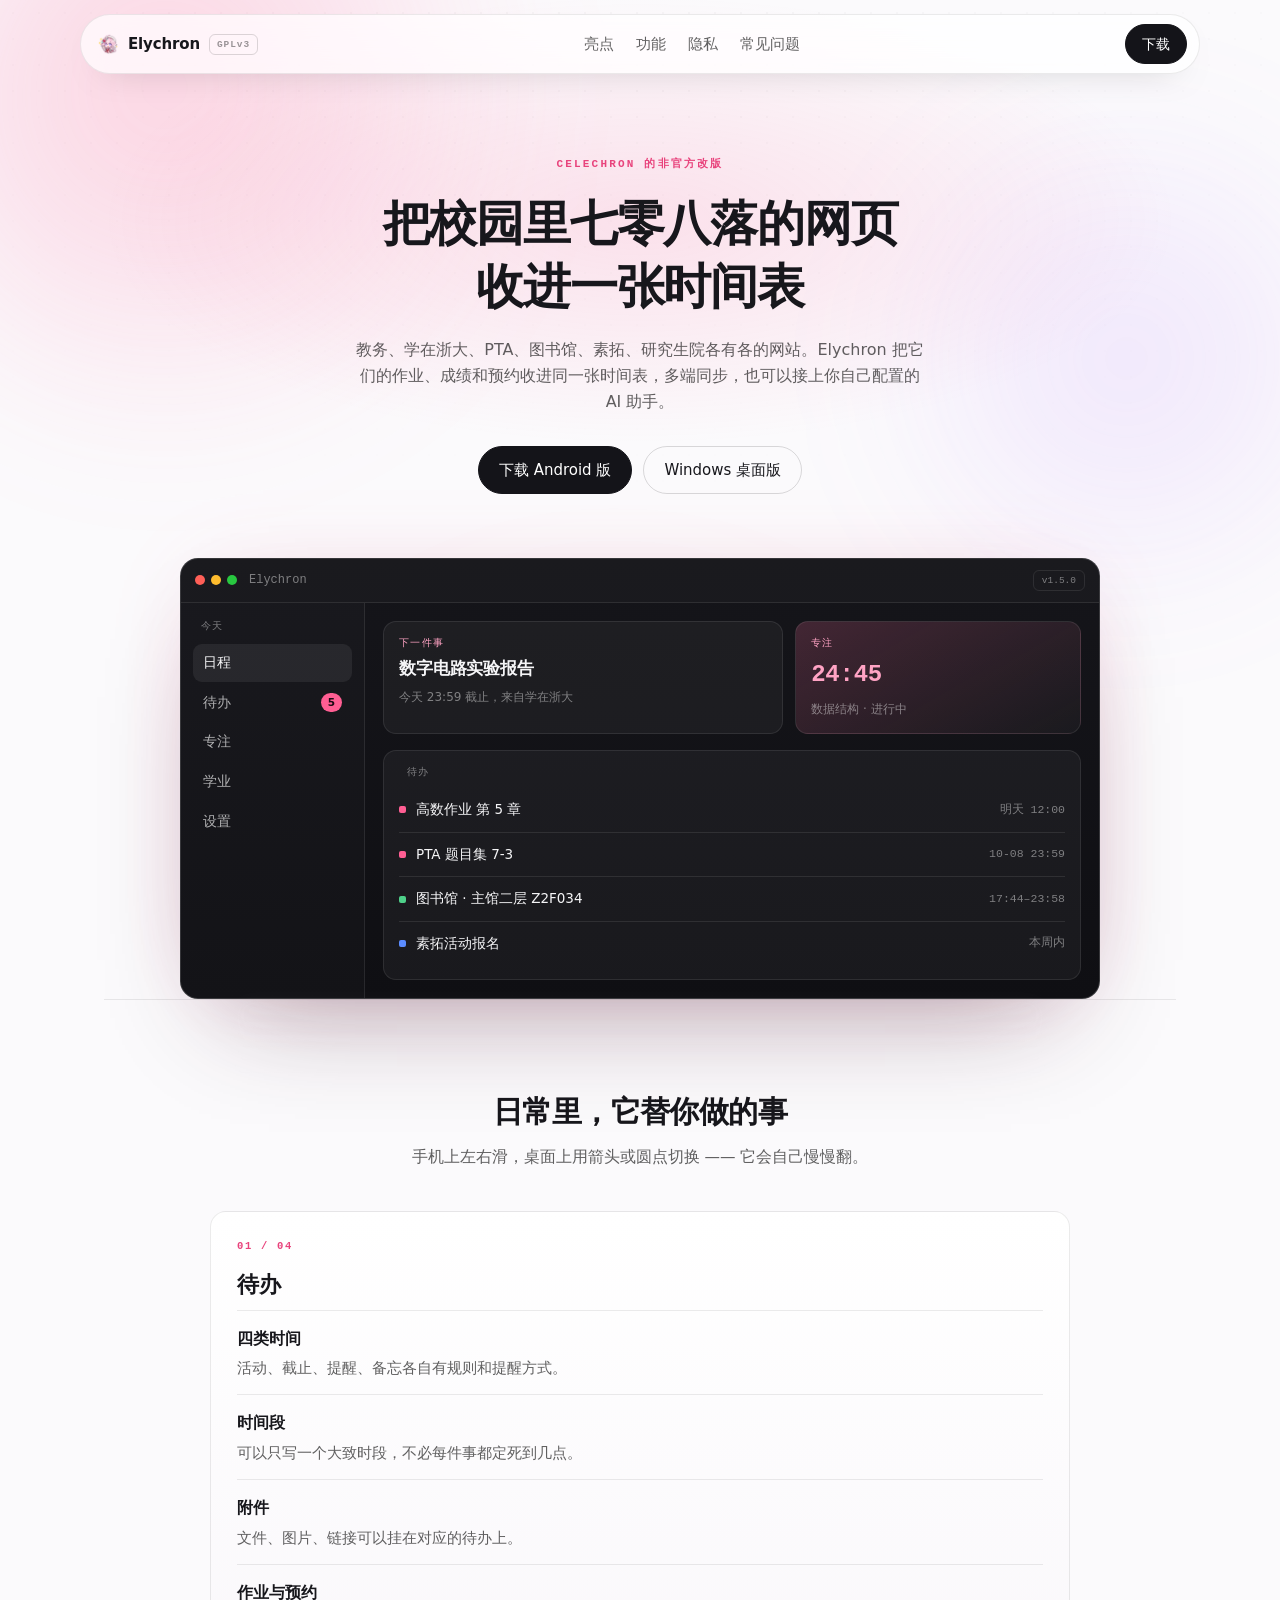
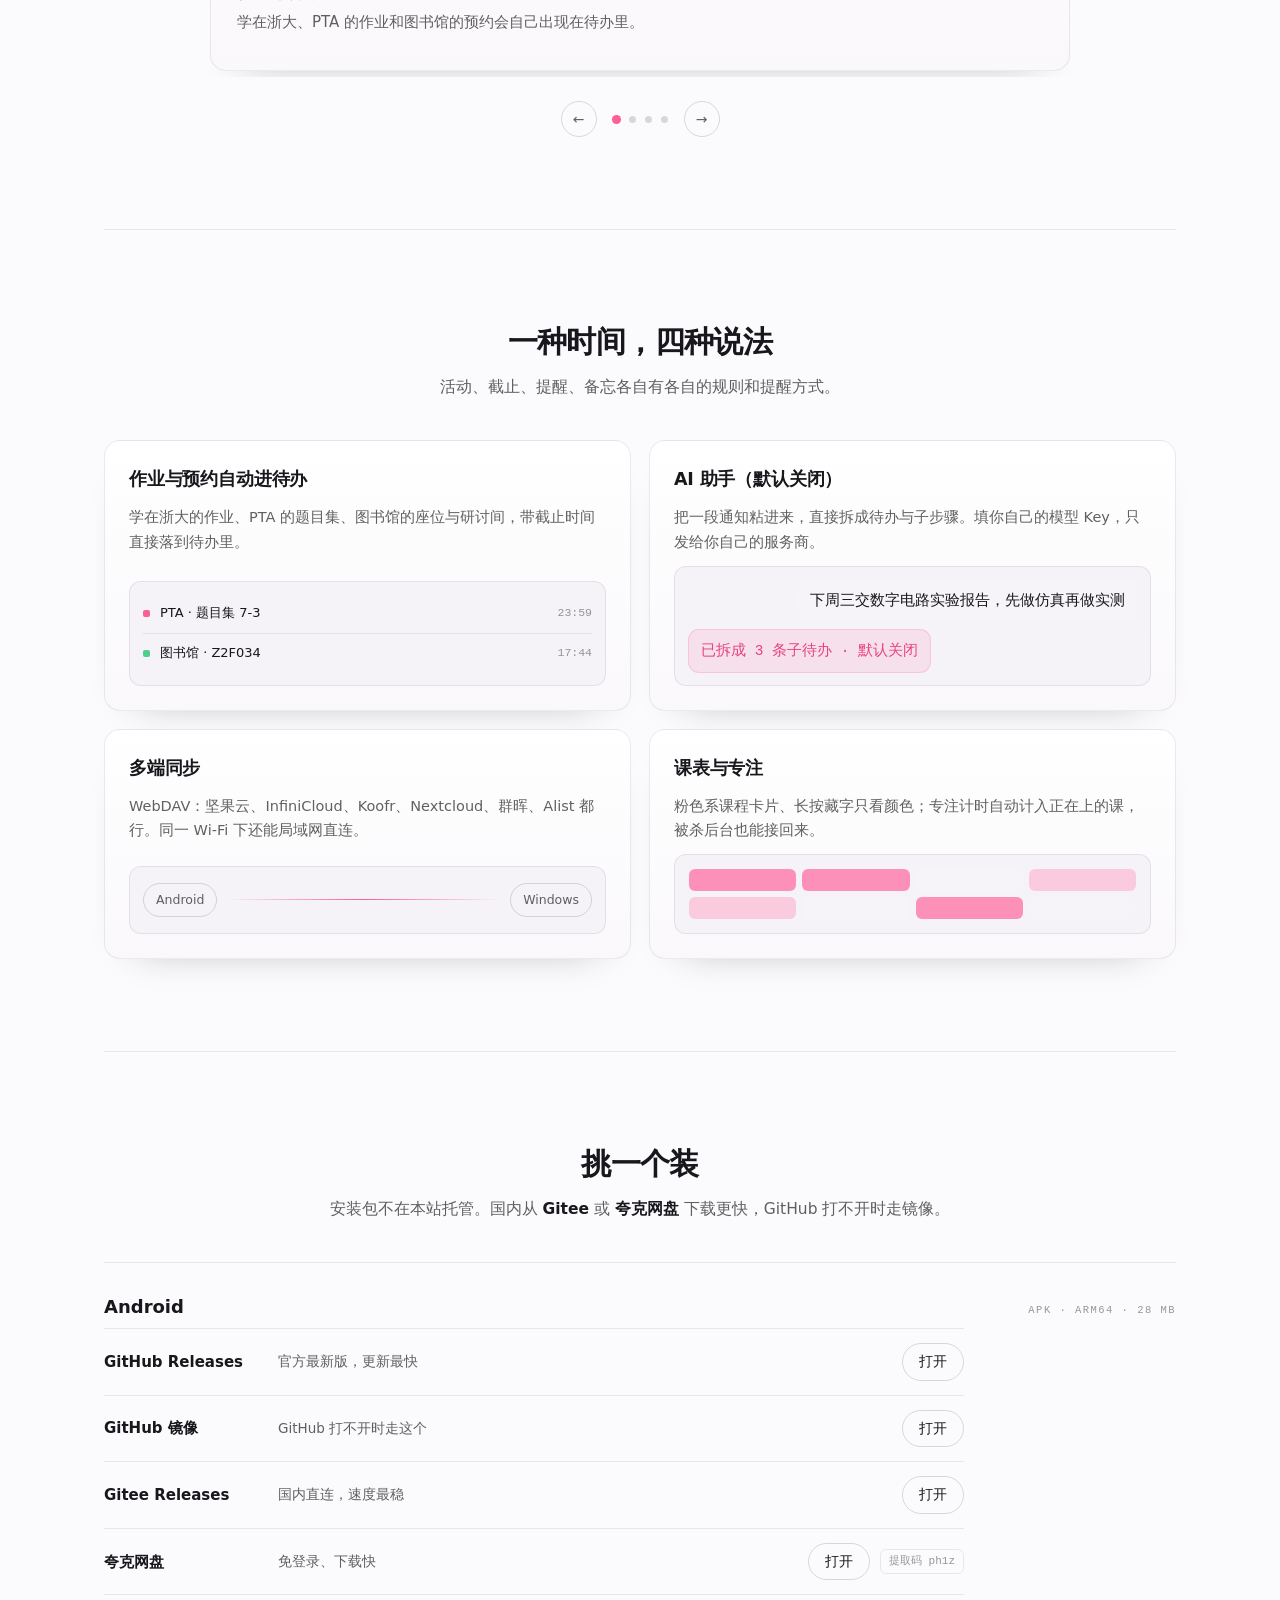
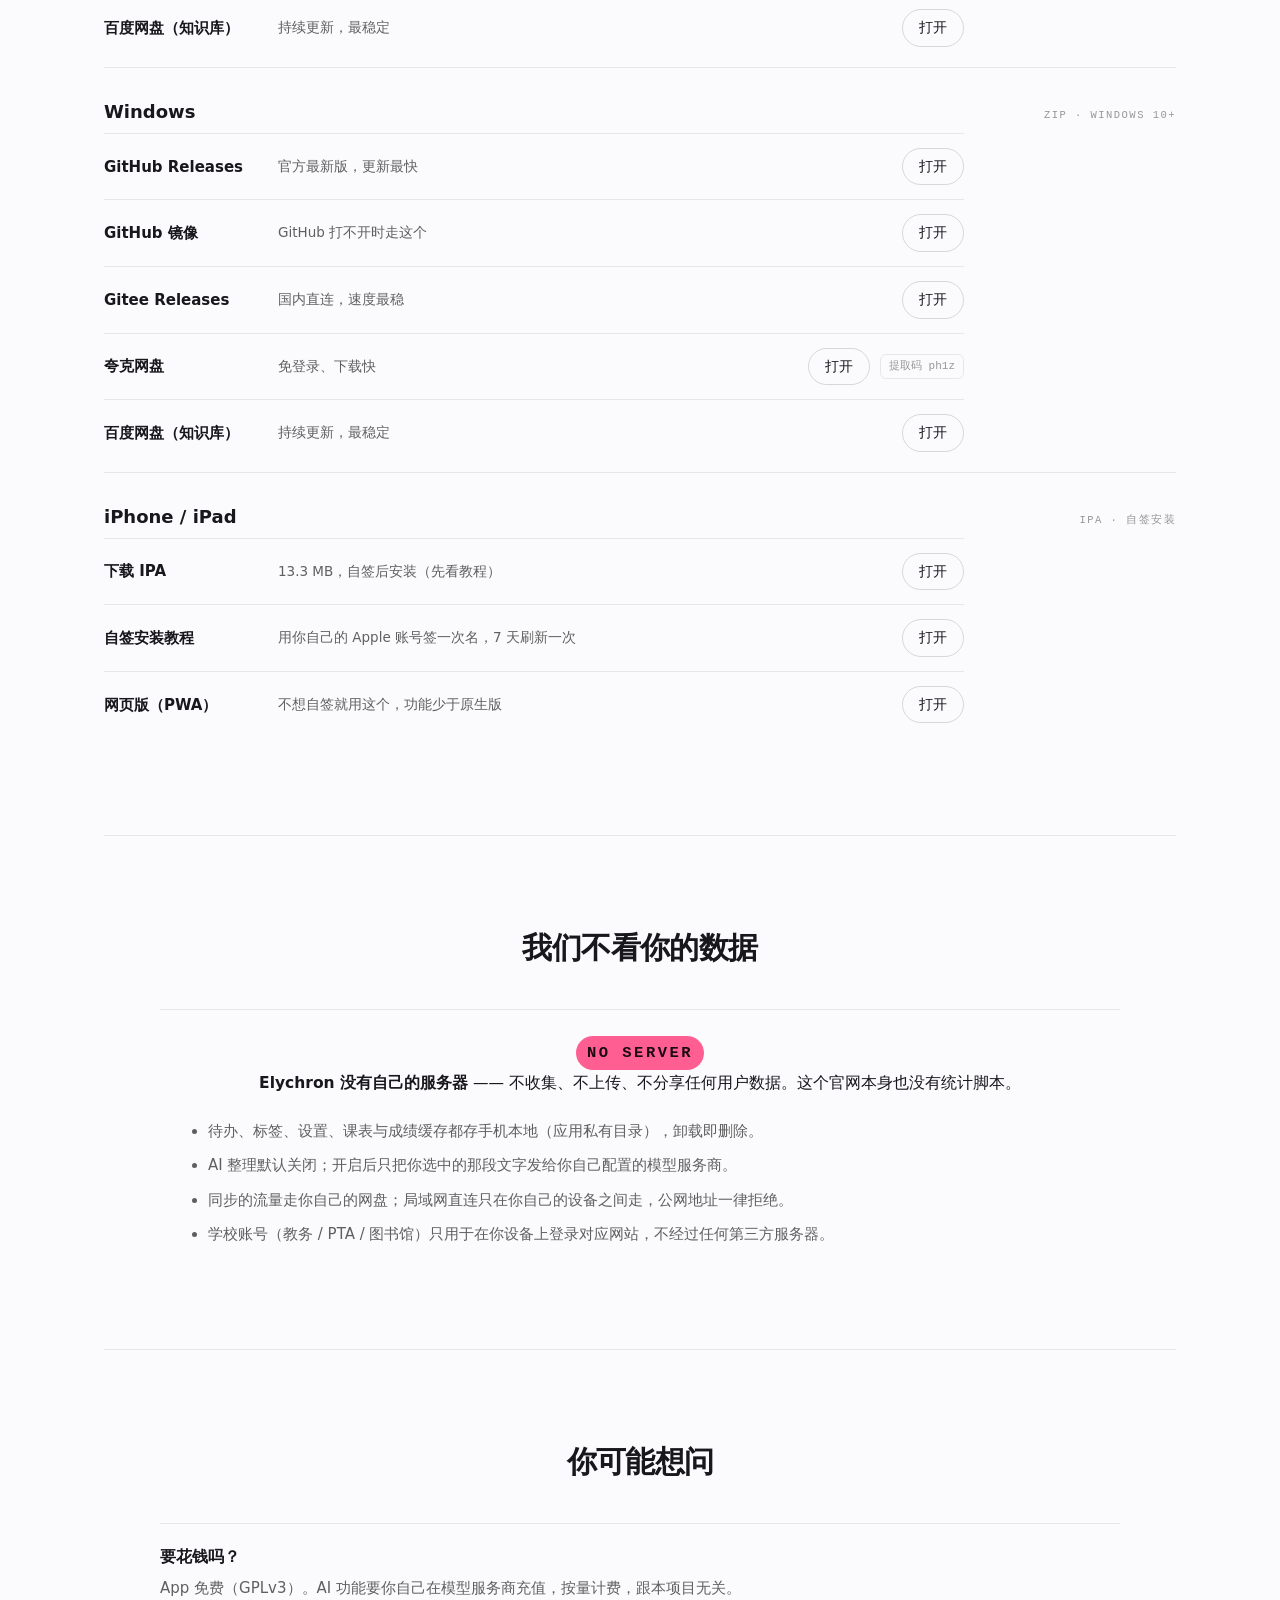
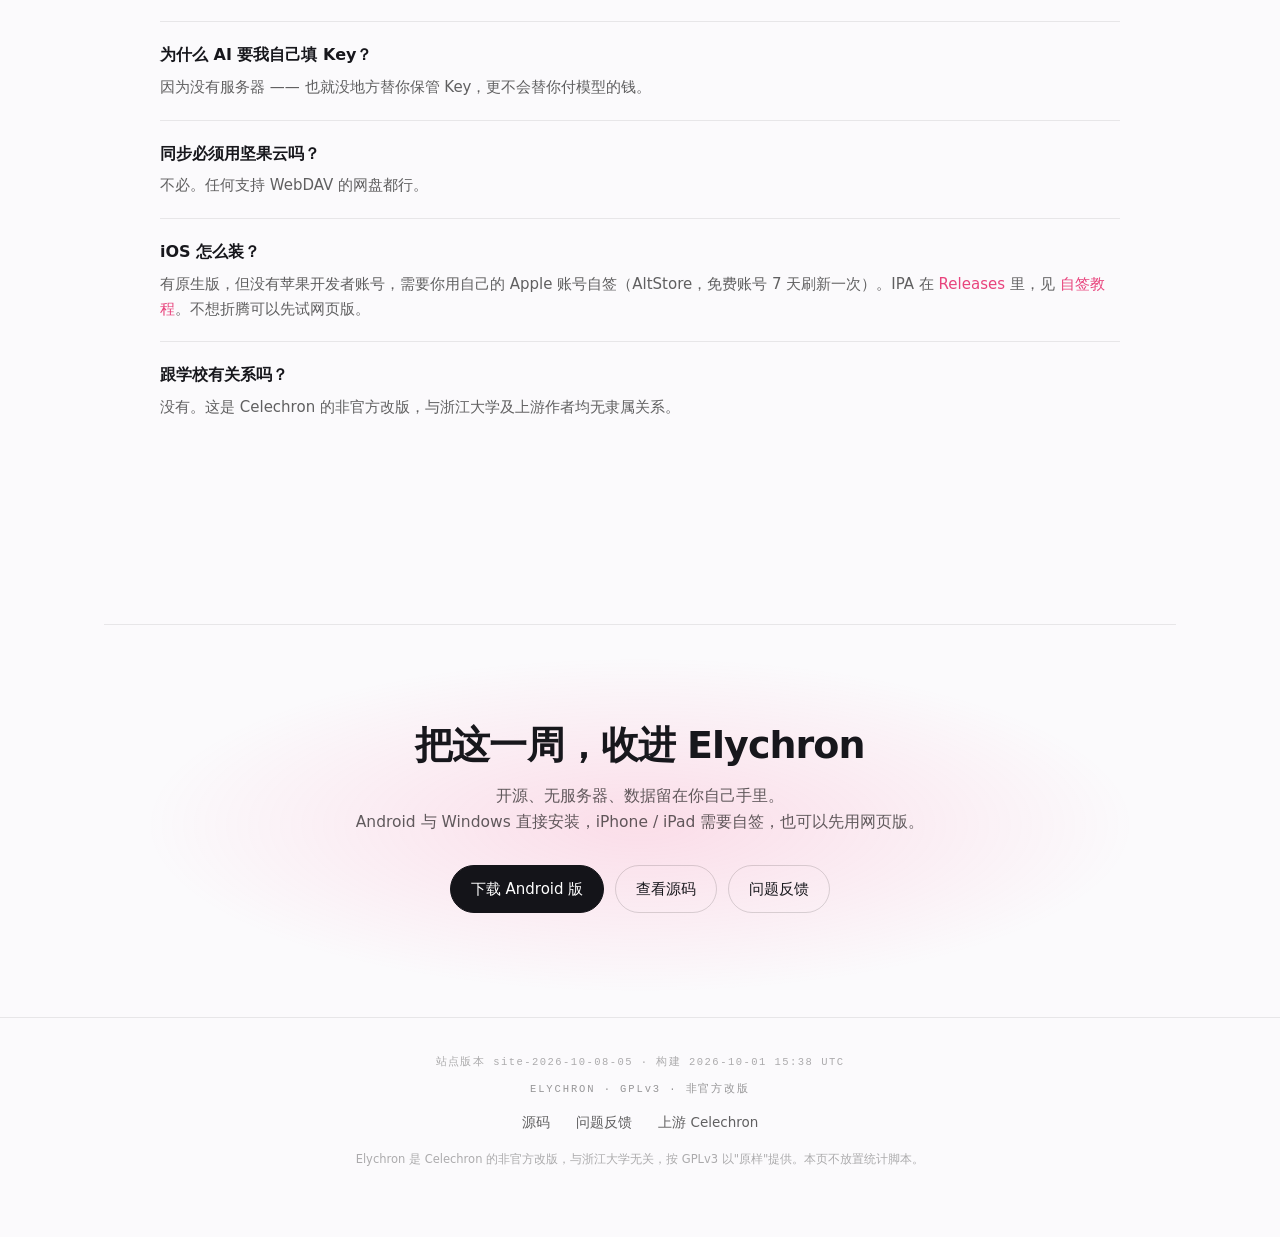
==== commit b6b21a3b: "docs: CC98 1.5.0 发布帖（涵盖 WHATS_NEW 并补 iOS/PTA/图书馆/官网）；releases: 用户包（APK+IPA+自签教程+说明）；site: IPA 下载入口" ====
--- a/site/index.html
+++ b/site/index.html
@@ -224,6 +224,7 @@
     <div class="platform">
       <div class="p-head"><h3>iPhone / iPad</h3><p class="meta-line mono">IPA · 自签安装</p></div>
       <ul class="mirrors">
+        <li><span class="src">下载 IPA</span><span class="why">13.3 MB，自签后安装（先看教程）</span><a class="link" href="https://github.com/Elyyyyyyyyxer/Elychron/releases/download/v1.5.0.1-ios/Elychron-1.5.0.1-ios.ipa" rel="noopener">打开</a></li>
         <li><span class="src">自签安装教程</span><span class="why">用你自己的 Apple 账号签一次名，7 天刷新一次</span><a class="link" href="https://github.com/Elyyyyyyyyxer/Elychron/blob/main/docs/ios-self-sign-guide.md" rel="noopener">打开</a></li>
         <li><span class="src">网页版（PWA）</span><span class="why">不想自签就用这个，功能少于原生版</span><a class="link" href="./" rel="noopener">打开</a></li>
       </ul>
@@ -271,7 +272,7 @@
 </main>
 
 <footer class="footer">
-  <p class="sitever mono">站点版本 site-2026-10-08-04 · 构建 2026-10-01 15:38 UTC</p>
+  <p class="sitever mono">站点版本 site-2026-10-08-05 · 构建 2026-10-01 15:38 UTC</p>
   <p class="brandline mono">ELYCHRON · GPLv3 · 非官方改版</p>
   <p class="links">
     <a href="https://github.com/Elyyyyyyyyxer/Elychron" rel="noopener">源码</a>
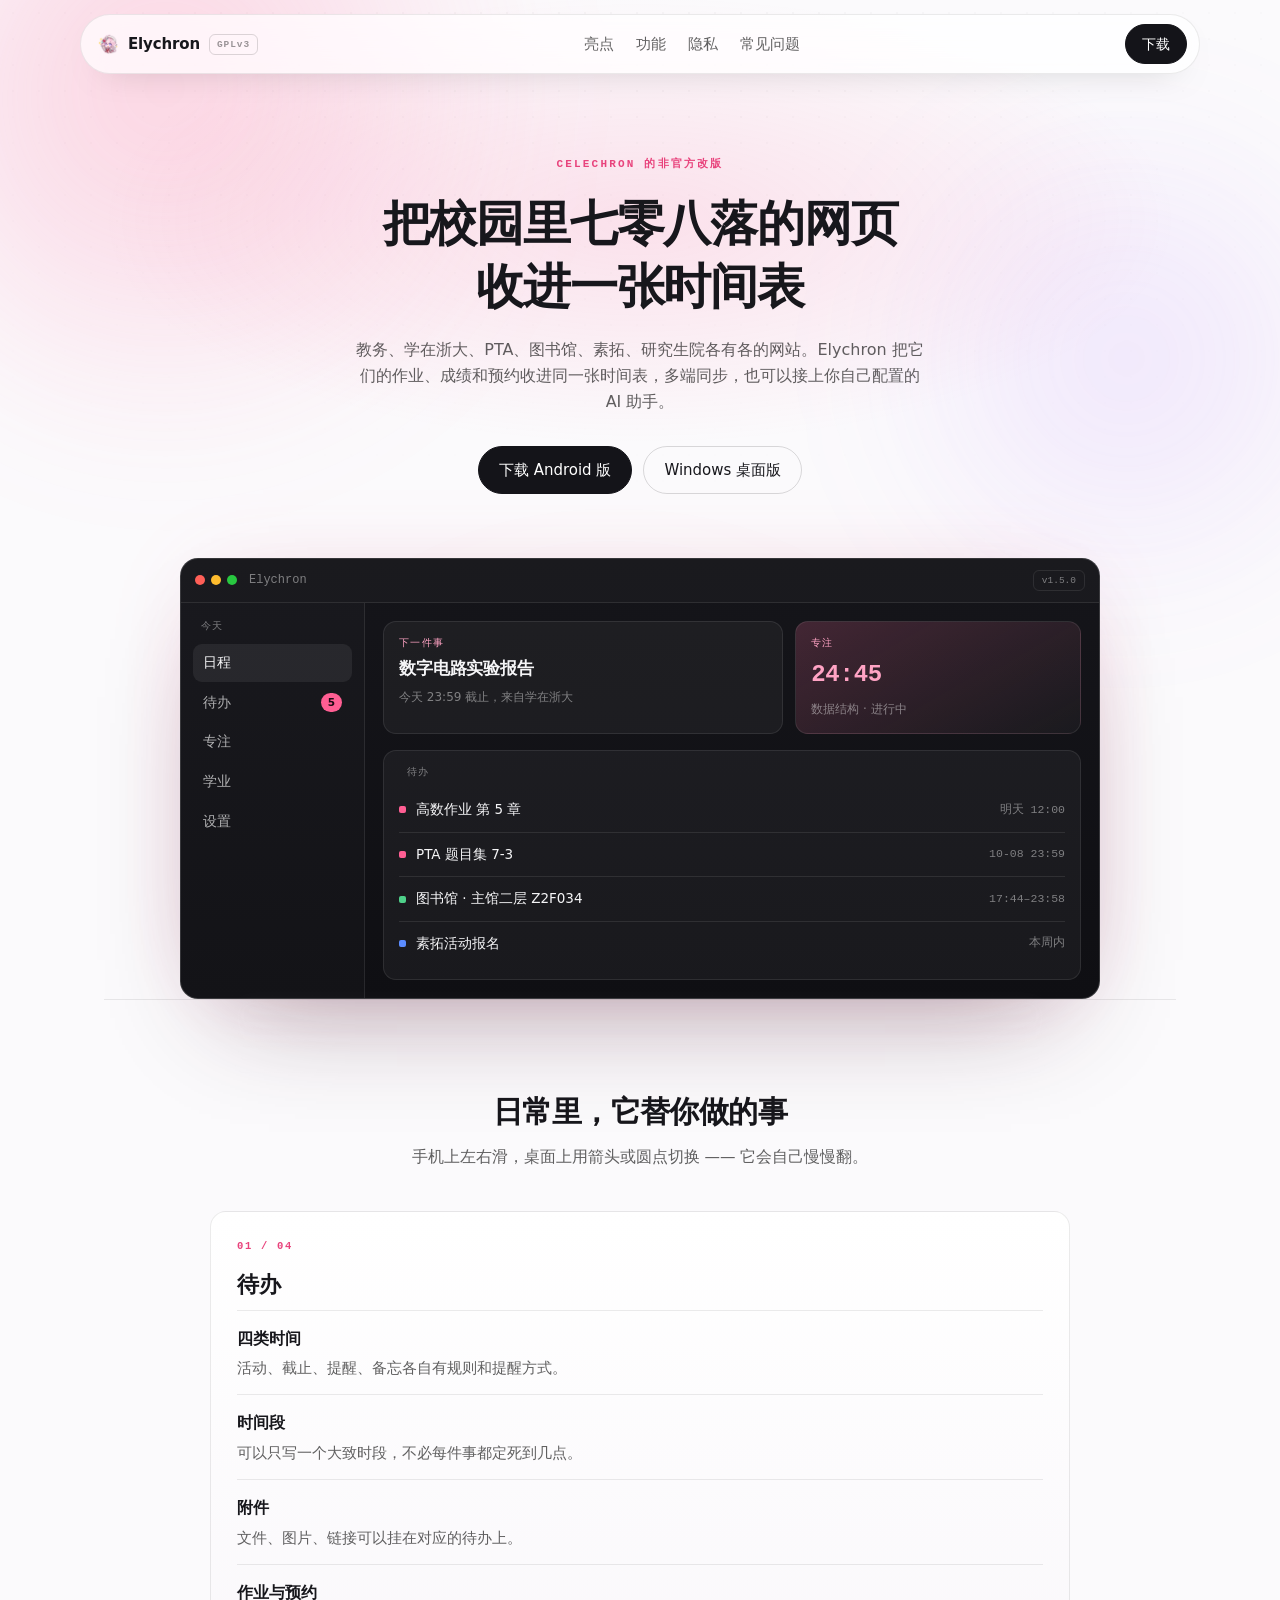
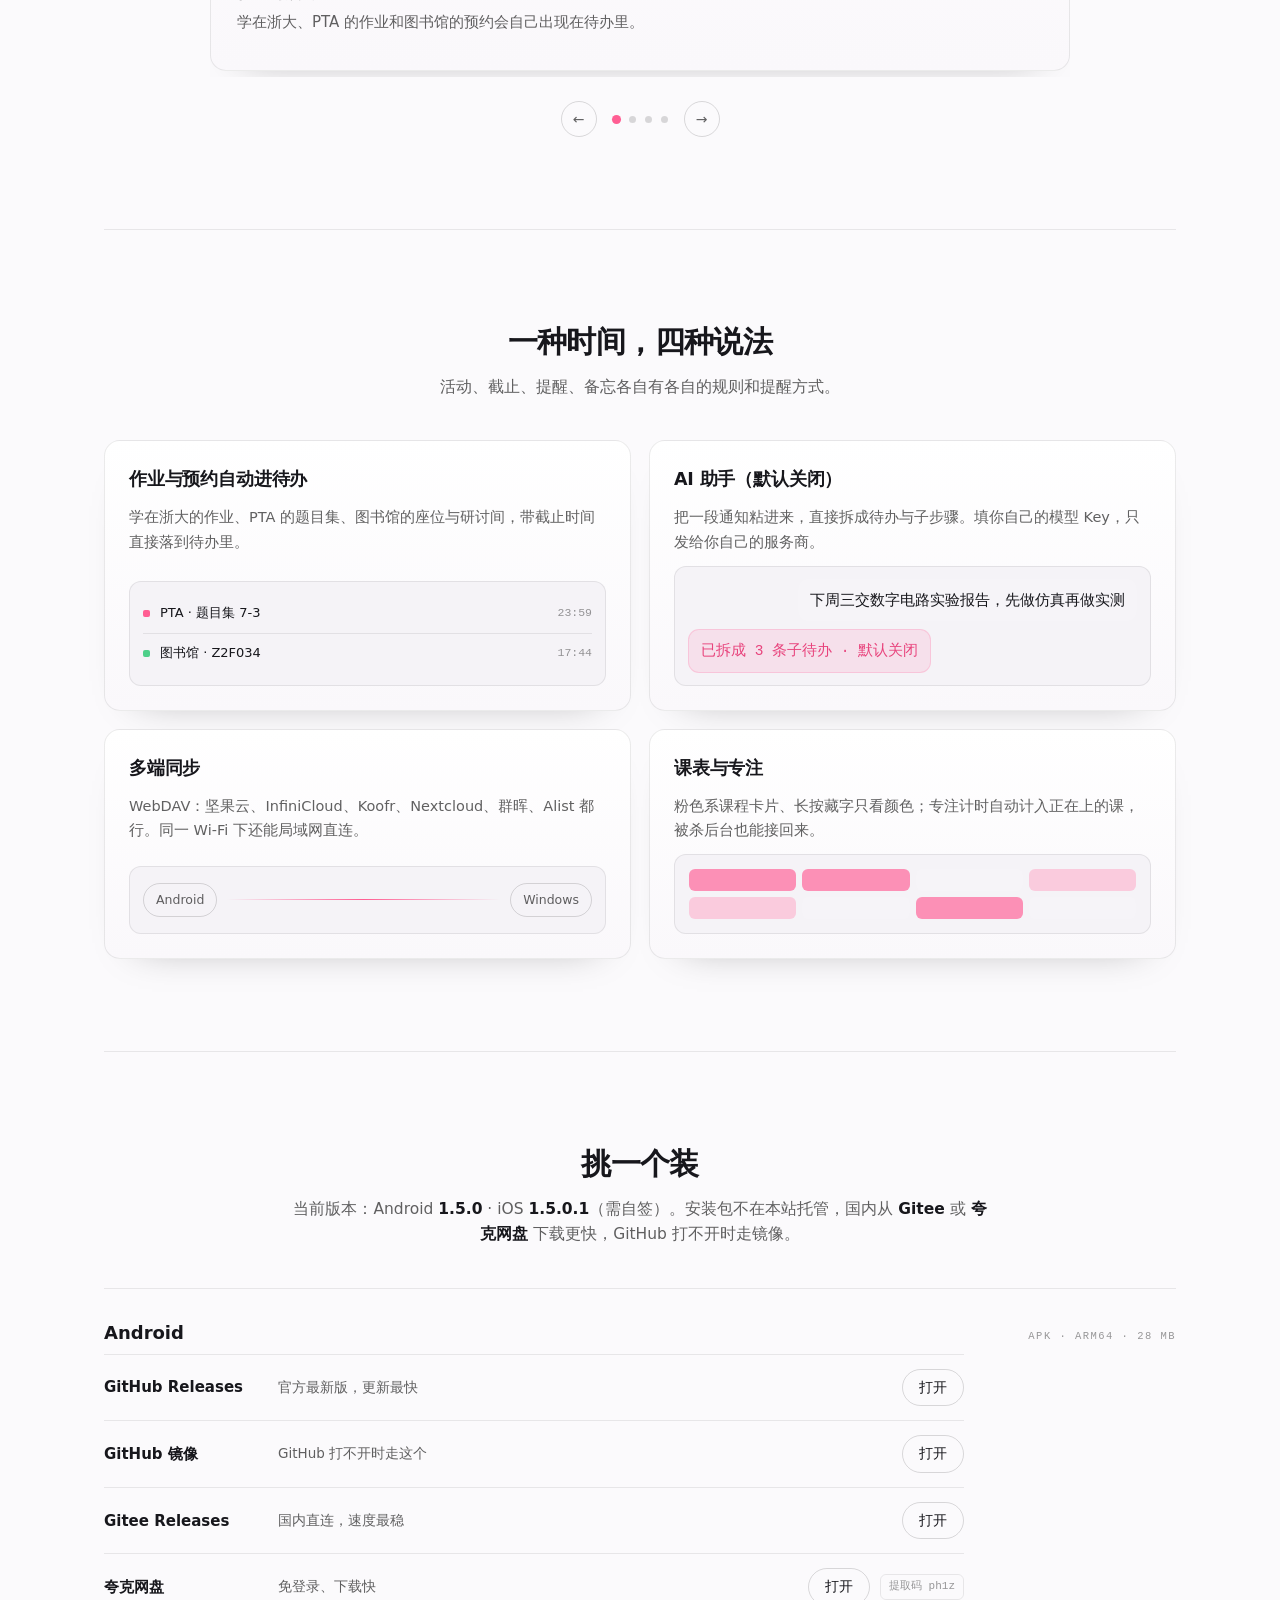
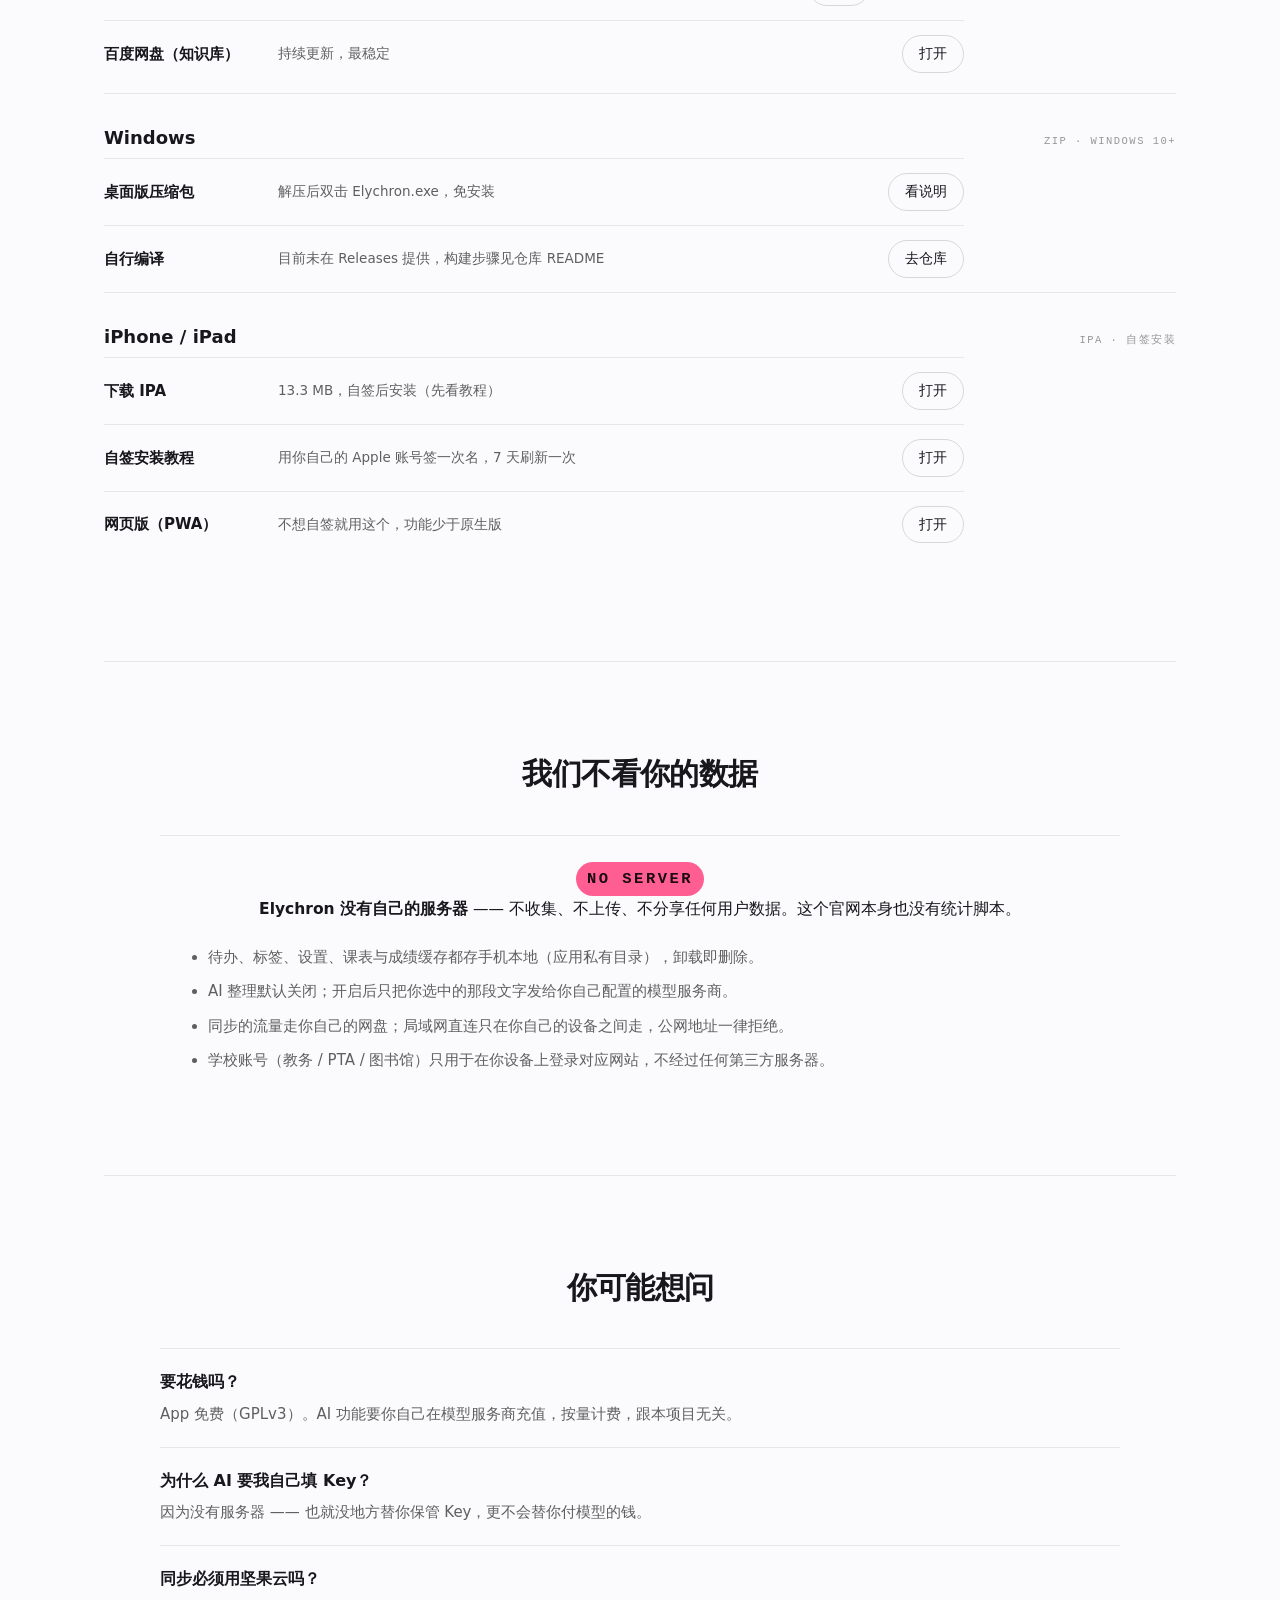
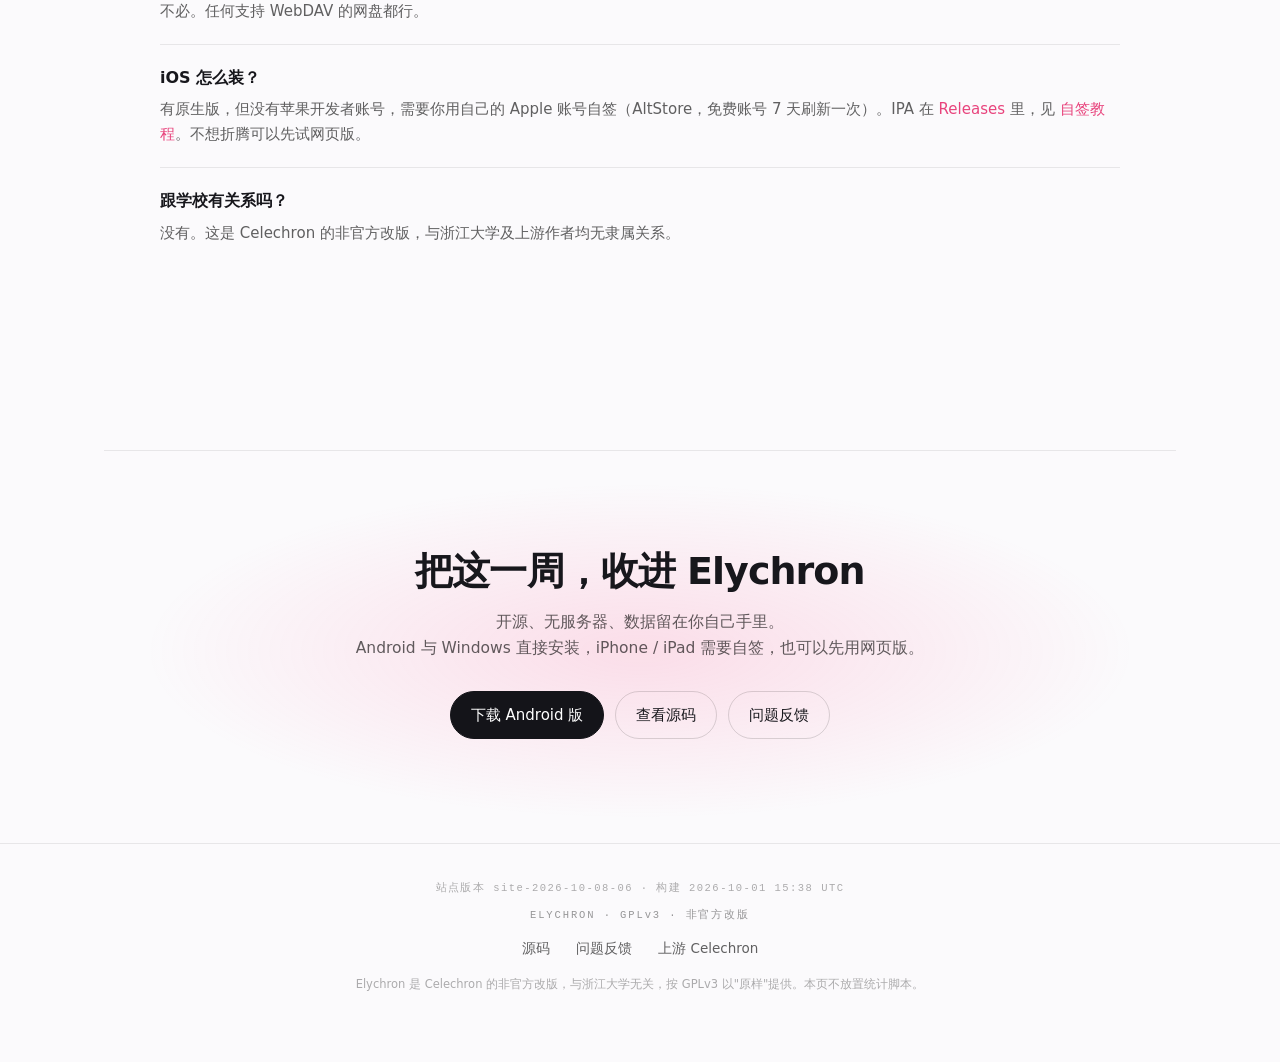
==== commit 2fe503d8: "releases: 用户包换成重编的 1.5.0 APK（含 PTA/图书馆等）；site: Windows 卡片改准确 + 标注当前版本" ====
--- a/site/index.html
+++ b/site/index.html
@@ -199,7 +199,7 @@
   <section id="download" class="section">
     <div class="shead center">
       <h2>挑一个装</h2>
-      <p class="sub">安装包不在本站托管。国内从 <b>Gitee</b> 或 <b>夸克网盘</b> 下载更快，GitHub 打不开时走镜像。</p>
+      <p class="sub">当前版本：Android <b>1.5.0</b> · iOS <b>1.5.0.1</b>（需自签）。安装包不在本站托管，国内从 <b>Gitee</b> 或 <b>夸克网盘</b> 下载更快，GitHub 打不开时走镜像。</p>
     </div>
     <div class="platform">
       <div class="p-head"><h3>Android</h3><p class="meta-line mono">APK · arm64 · 28 MB</p></div>
@@ -214,13 +214,10 @@
     <div class="platform">
       <div class="p-head"><h3>Windows</h3><p class="meta-line mono">ZIP · Windows 10+</p></div>
       <ul class="mirrors">
-        <li><span class="src">GitHub Releases</span><span class="why">官方最新版，更新最快</span><a class="link" href="https://github.com/Elyyyyyyyyxer/Elychron/releases" rel="noopener">打开</a></li>
-        <li><span class="src">GitHub 镜像</span><span class="why">GitHub 打不开时走这个</span><a class="link" href="https://gh-proxy.com/https://github.com/Elyyyyyyyyxer/Elychron/releases" rel="noopener">打开</a></li>
-        <li><span class="src">Gitee Releases</span><span class="why">国内直连，速度最稳</span><a class="link" href="https://gitee.com/P3RF3CT/elychron/releases" rel="noopener">打开</a></li>
-        <li><span class="src">夸克网盘</span><span class="why">免登录、下载快</span><span class="tail"><a class="link" href="https://pan.quark.cn/s/725d6fece33c?pwd=ph1z" rel="noopener">打开</a><span class="code">提取码 ph1z</span></span></li>
-        <li><span class="src">百度网盘（知识库）</span><span class="why">持续更新，最稳定</span><a class="link" href="https://pan.baidu.com/s/5JESajDQxoDwxLIq6WSsbZA" rel="noopener">打开</a></li>
+        <li><span class="src">桌面版压缩包</span><span class="why">解压后双击 Elychron.exe，免安装</span><a class="link" href="https://github.com/Elyyyyyyyyxer/Elychron/blob/main/README.md" rel="noopener">看说明</a></li>
+        <li><span class="src">自行编译</span><span class="why">目前未在 Releases 提供，构建步骤见仓库 README</span><a class="link" href="https://github.com/Elyyyyyyyyxer/Elychron" rel="noopener">去仓库</a></li>
       </ul>
-    </div>
+    
     <div class="platform">
       <div class="p-head"><h3>iPhone / iPad</h3><p class="meta-line mono">IPA · 自签安装</p></div>
       <ul class="mirrors">
@@ -272,7 +269,7 @@
 </main>
 
 <footer class="footer">
-  <p class="sitever mono">站点版本 site-2026-10-08-05 · 构建 2026-10-01 15:38 UTC</p>
+  <p class="sitever mono">站点版本 site-2026-10-08-06 · 构建 2026-10-01 15:38 UTC</p>
   <p class="brandline mono">ELYCHRON · GPLv3 · 非官方改版</p>
   <p class="links">
     <a href="https://github.com/Elyyyyyyyyxer/Elychron" rel="noopener">源码</a>
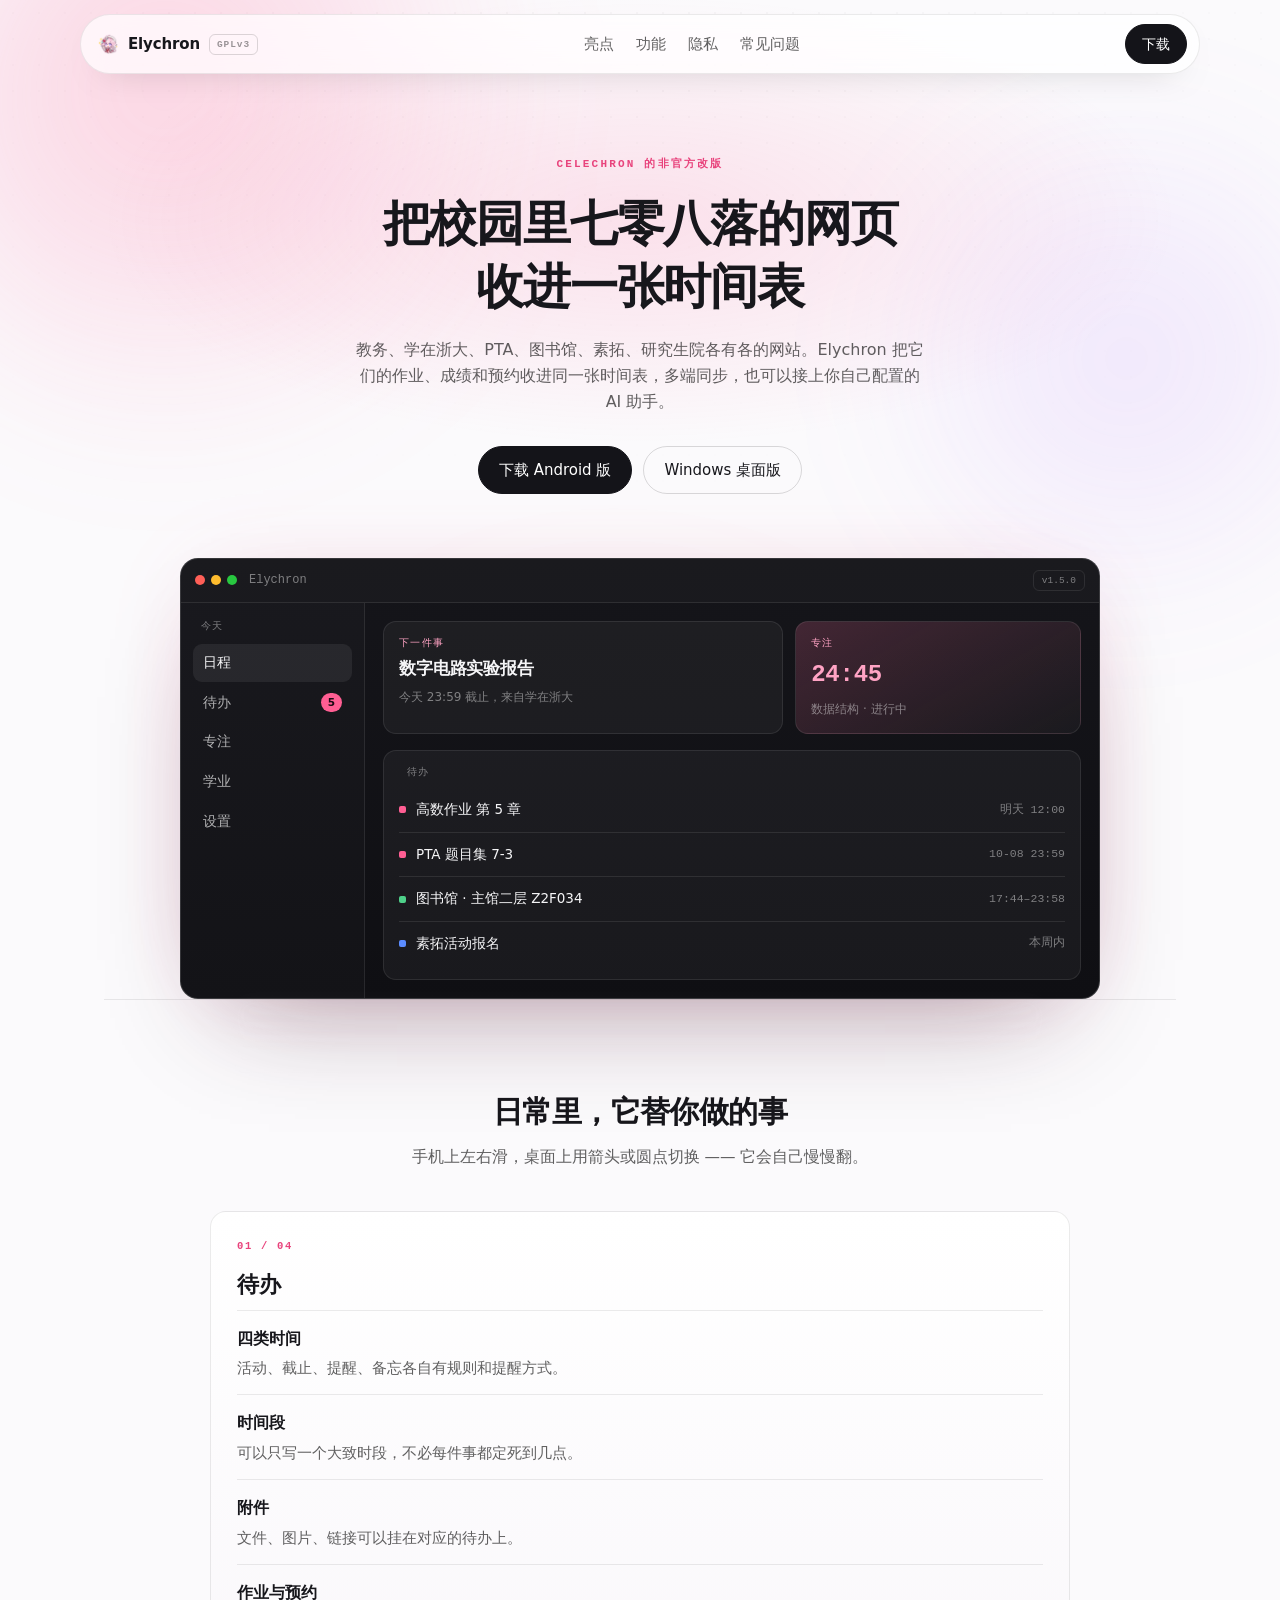
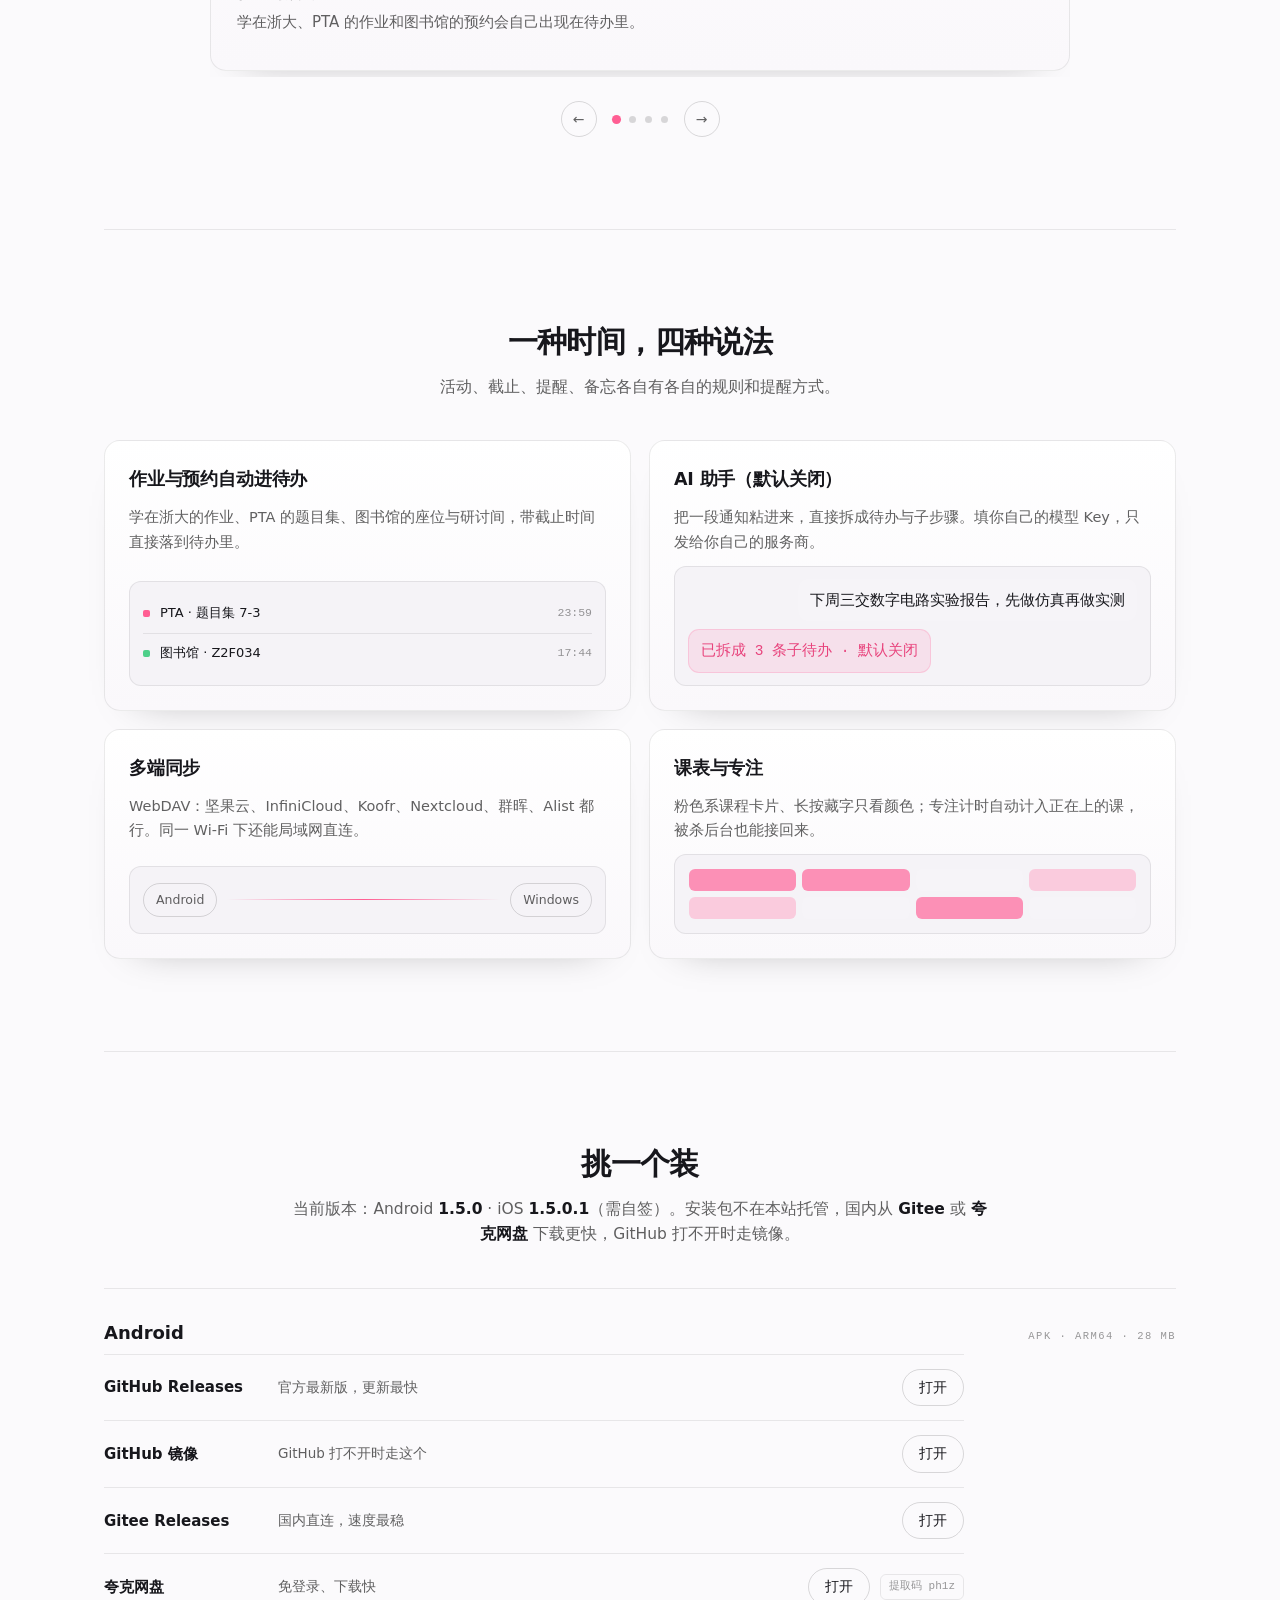
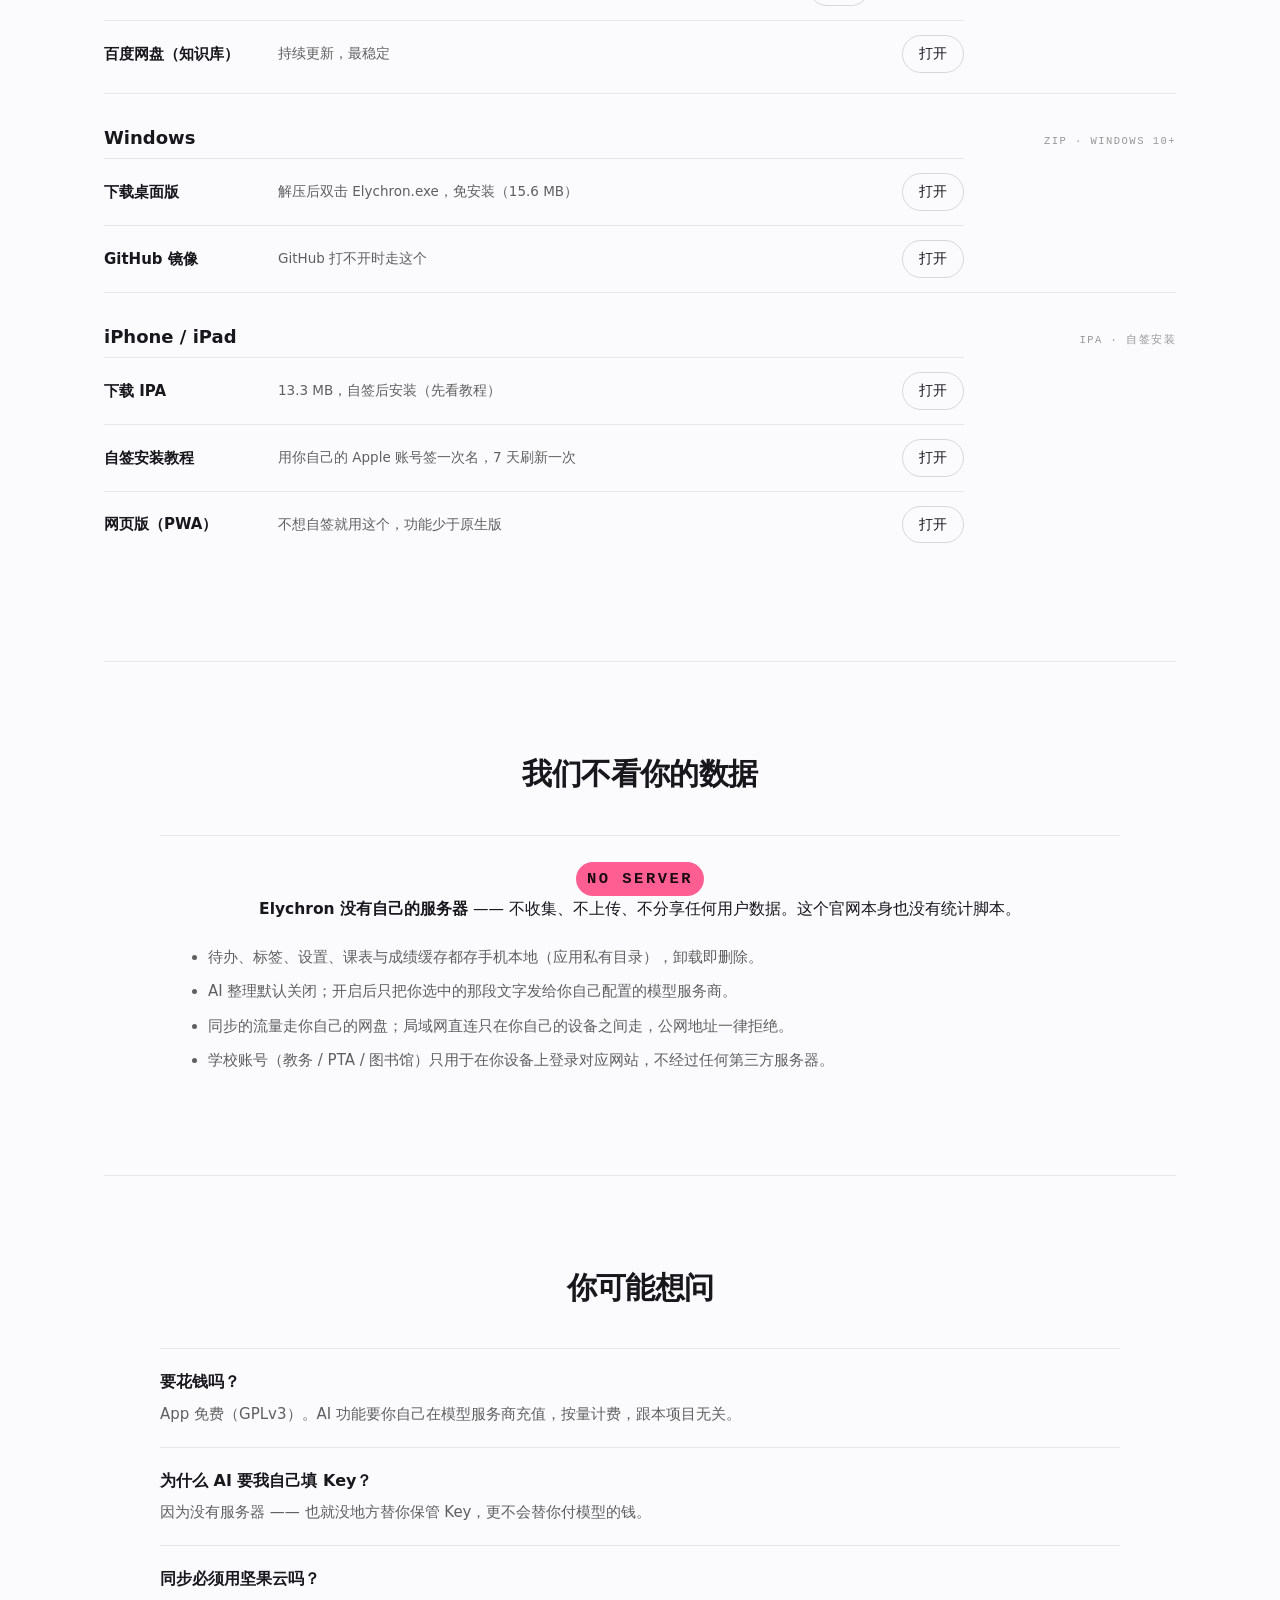
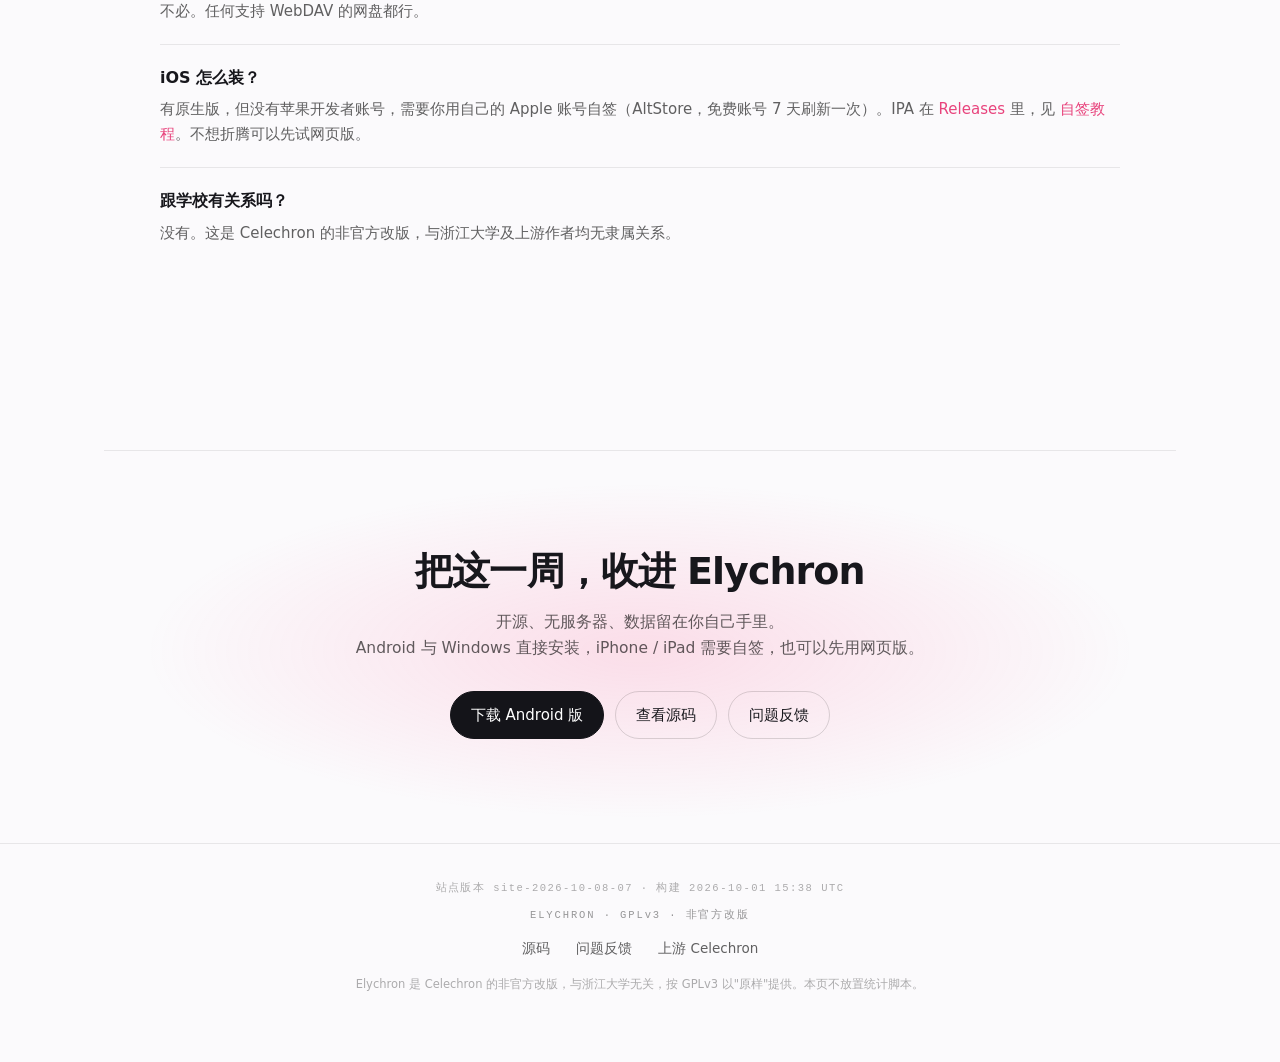
==== commit fe1aff0f: "site: Windows 卡片改为真实下载入口；docs: Release 说明校正为实际附件名并补 Windows 包" ====
--- a/site/index.html
+++ b/site/index.html
@@ -214,8 +214,8 @@
     <div class="platform">
       <div class="p-head"><h3>Windows</h3><p class="meta-line mono">ZIP · Windows 10+</p></div>
       <ul class="mirrors">
-        <li><span class="src">桌面版压缩包</span><span class="why">解压后双击 Elychron.exe，免安装</span><a class="link" href="https://github.com/Elyyyyyyyyxer/Elychron/blob/main/README.md" rel="noopener">看说明</a></li>
-        <li><span class="src">自行编译</span><span class="why">目前未在 Releases 提供，构建步骤见仓库 README</span><a class="link" href="https://github.com/Elyyyyyyyyxer/Elychron" rel="noopener">去仓库</a></li>
+        <li><span class="src">下载桌面版</span><span class="why">解压后双击 Elychron.exe，免安装（15.6 MB）</span><a class="link" href="https://github.com/Elyyyyyyyyxer/Elychron/releases/download/v1.5.0-elychron.1/Elychron-v1.5.0-windows-x64.zip" rel="noopener">打开</a></li>
+        <li><span class="src">GitHub 镜像</span><span class="why">GitHub 打不开时走这个</span><a class="link" href="https://gh-proxy.com/https://github.com/Elyyyyyyyyxer/Elychron/releases/download/v1.5.0-elychron.1/Elychron-v1.5.0-windows-x64.zip" rel="noopener">打开</a></li>
       </ul>
     
     <div class="platform">
@@ -269,7 +269,7 @@
 </main>
 
 <footer class="footer">
-  <p class="sitever mono">站点版本 site-2026-10-08-06 · 构建 2026-10-01 15:38 UTC</p>
+  <p class="sitever mono">站点版本 site-2026-10-08-07 · 构建 2026-10-01 15:38 UTC</p>
   <p class="brandline mono">ELYCHRON · GPLv3 · 非官方改版</p>
   <p class="links">
     <a href="https://github.com/Elyyyyyyyyxer/Elychron" rel="noopener">源码</a>
